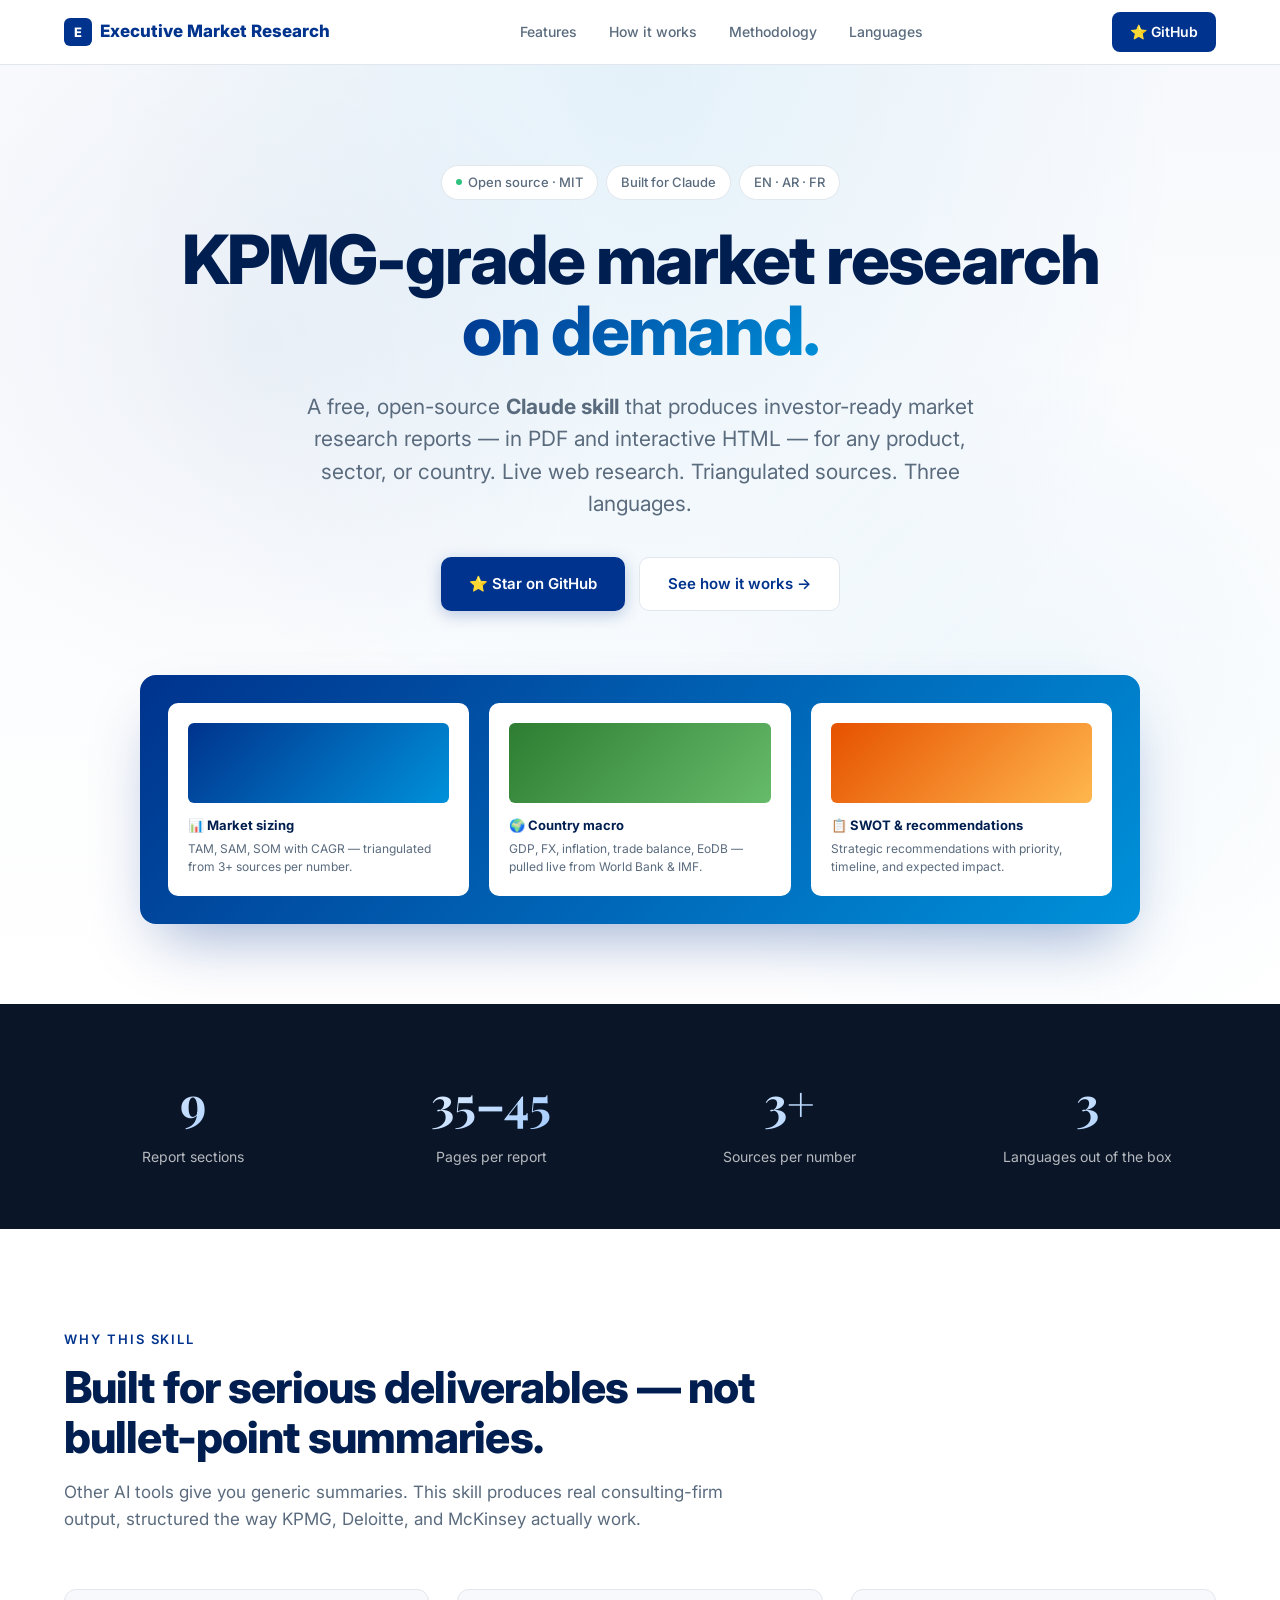
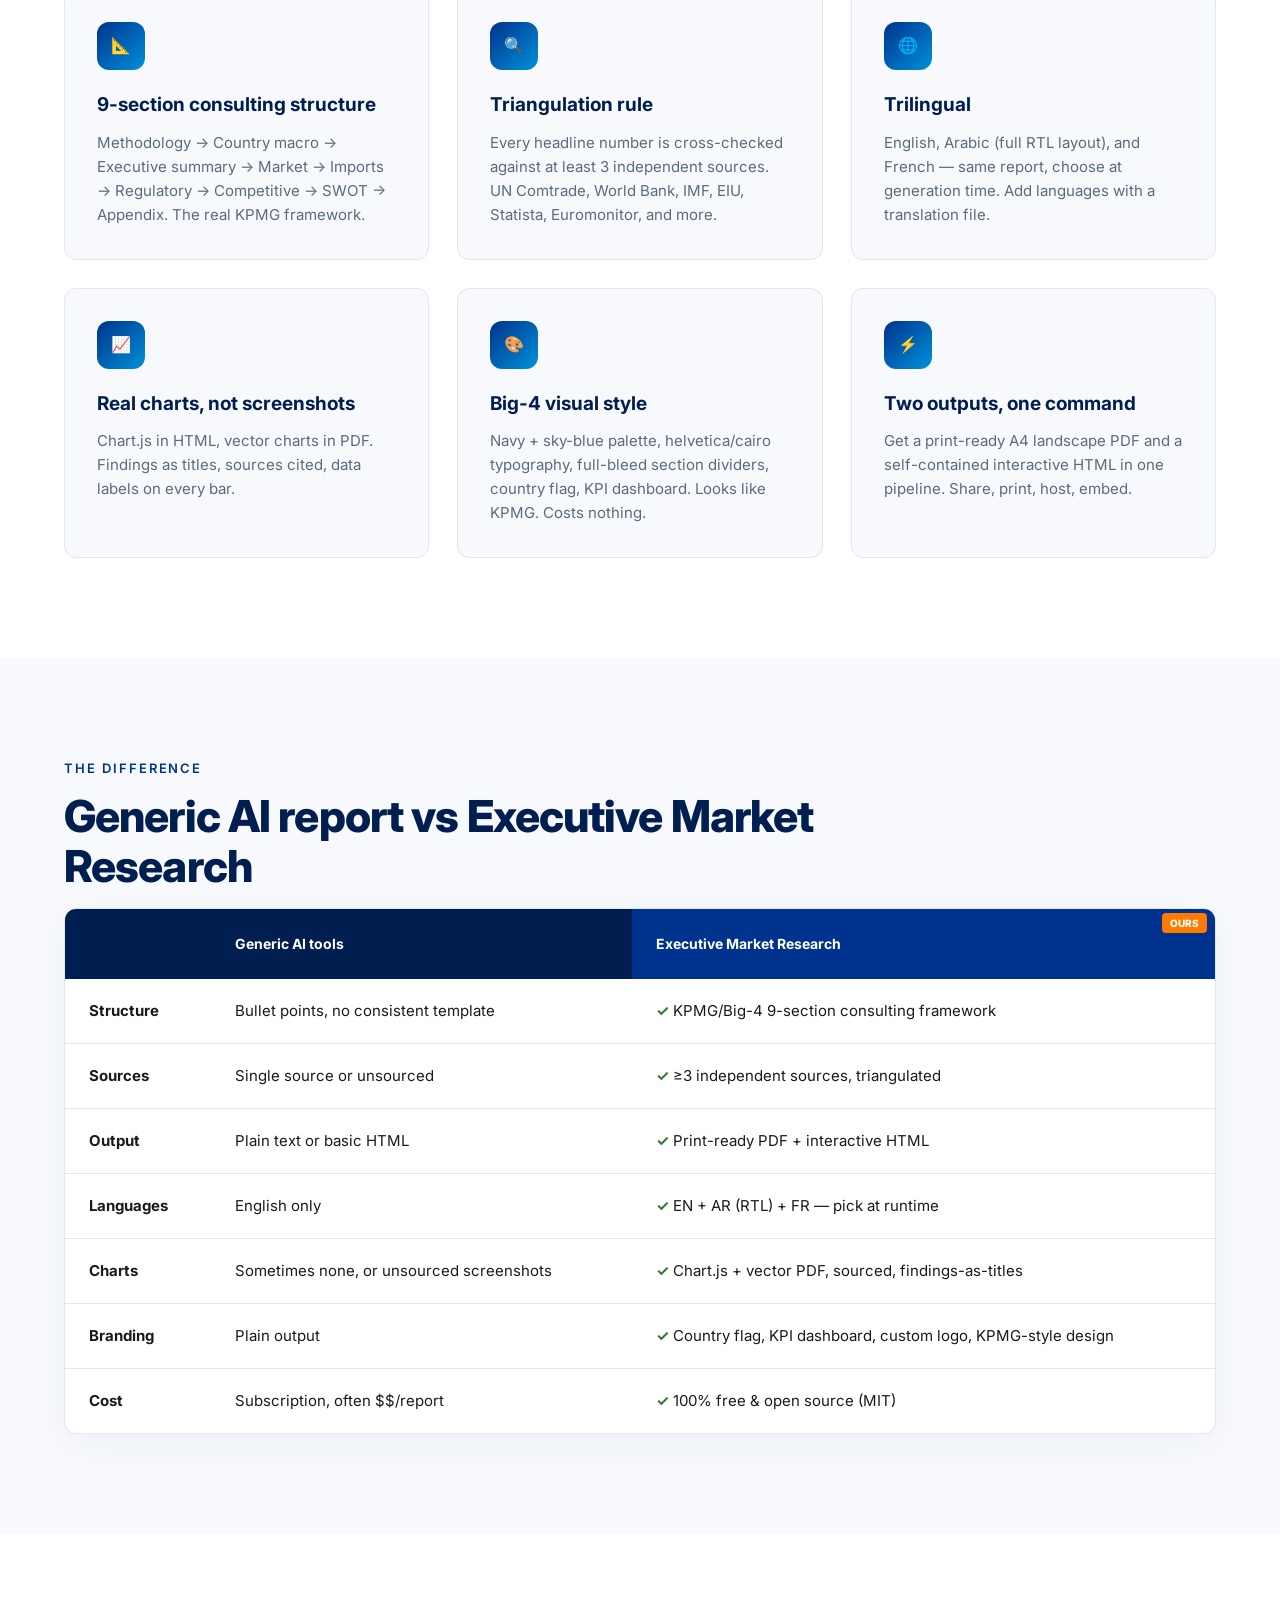
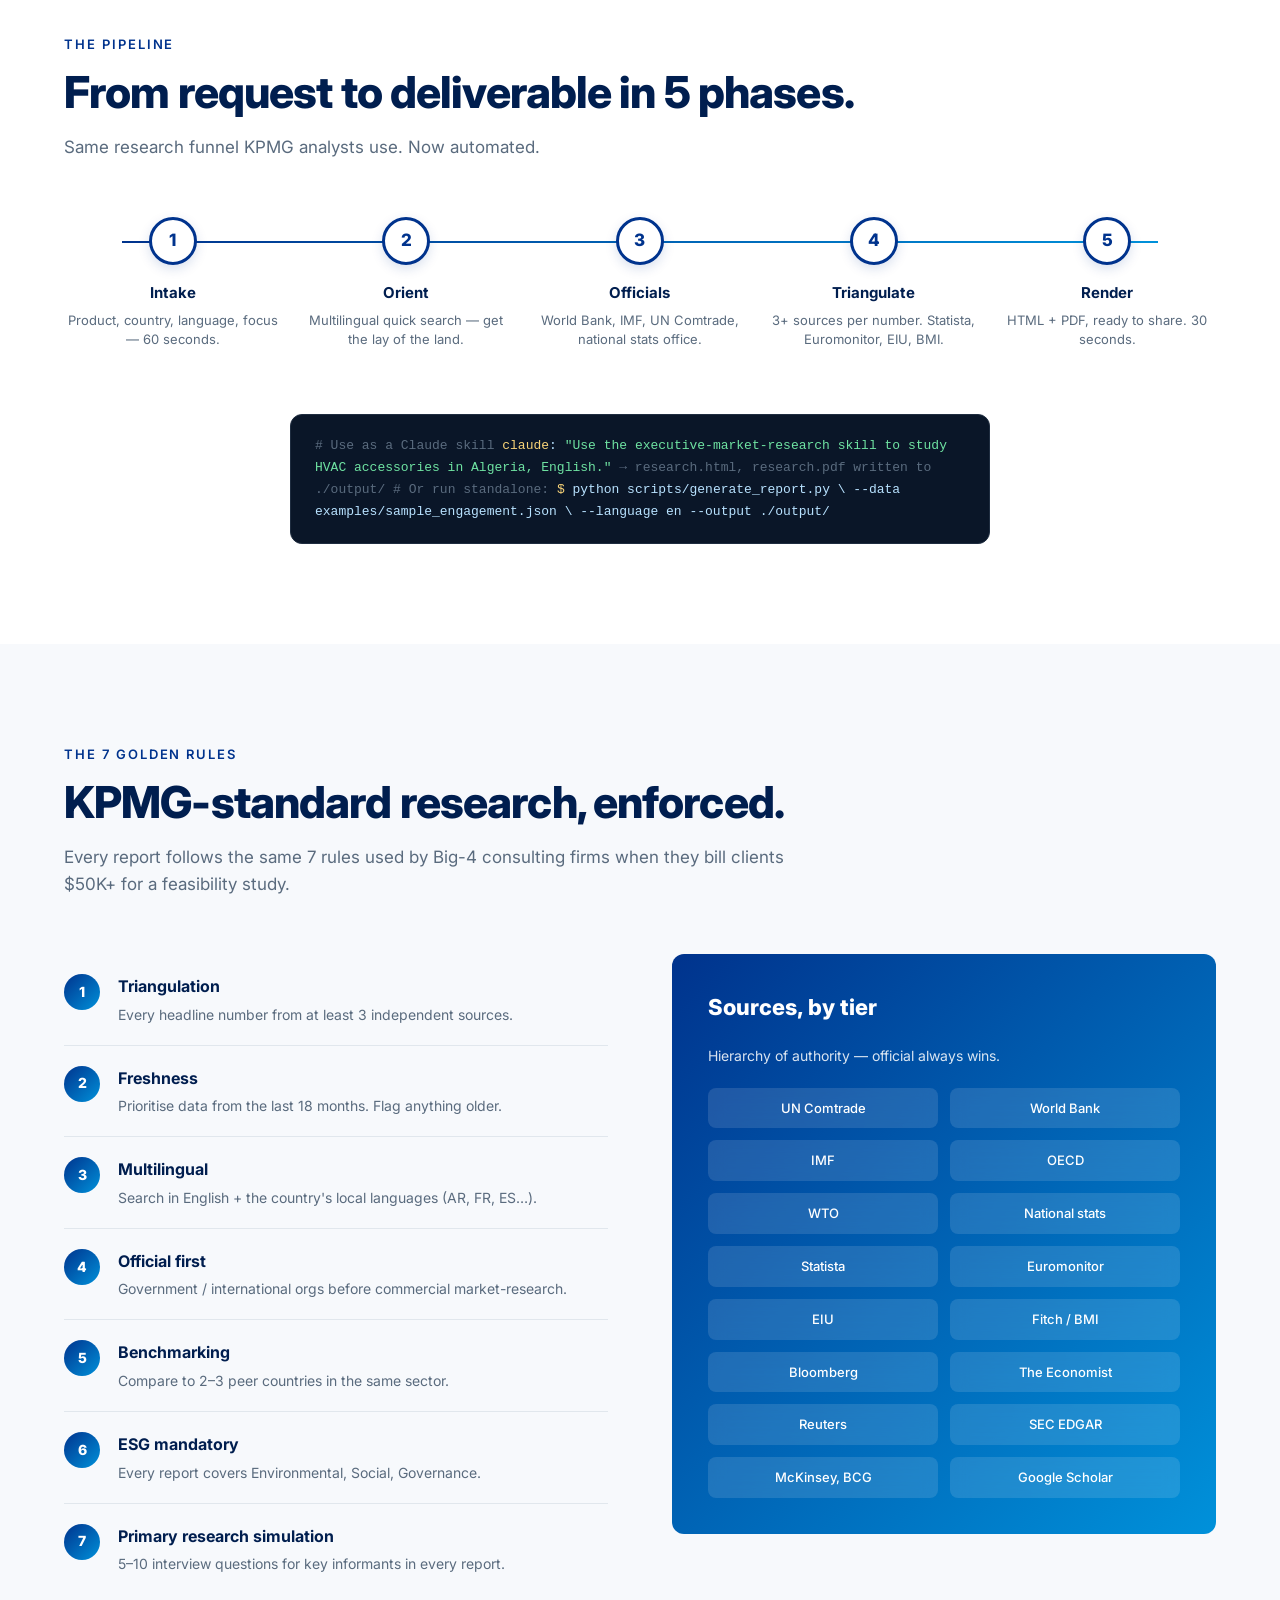
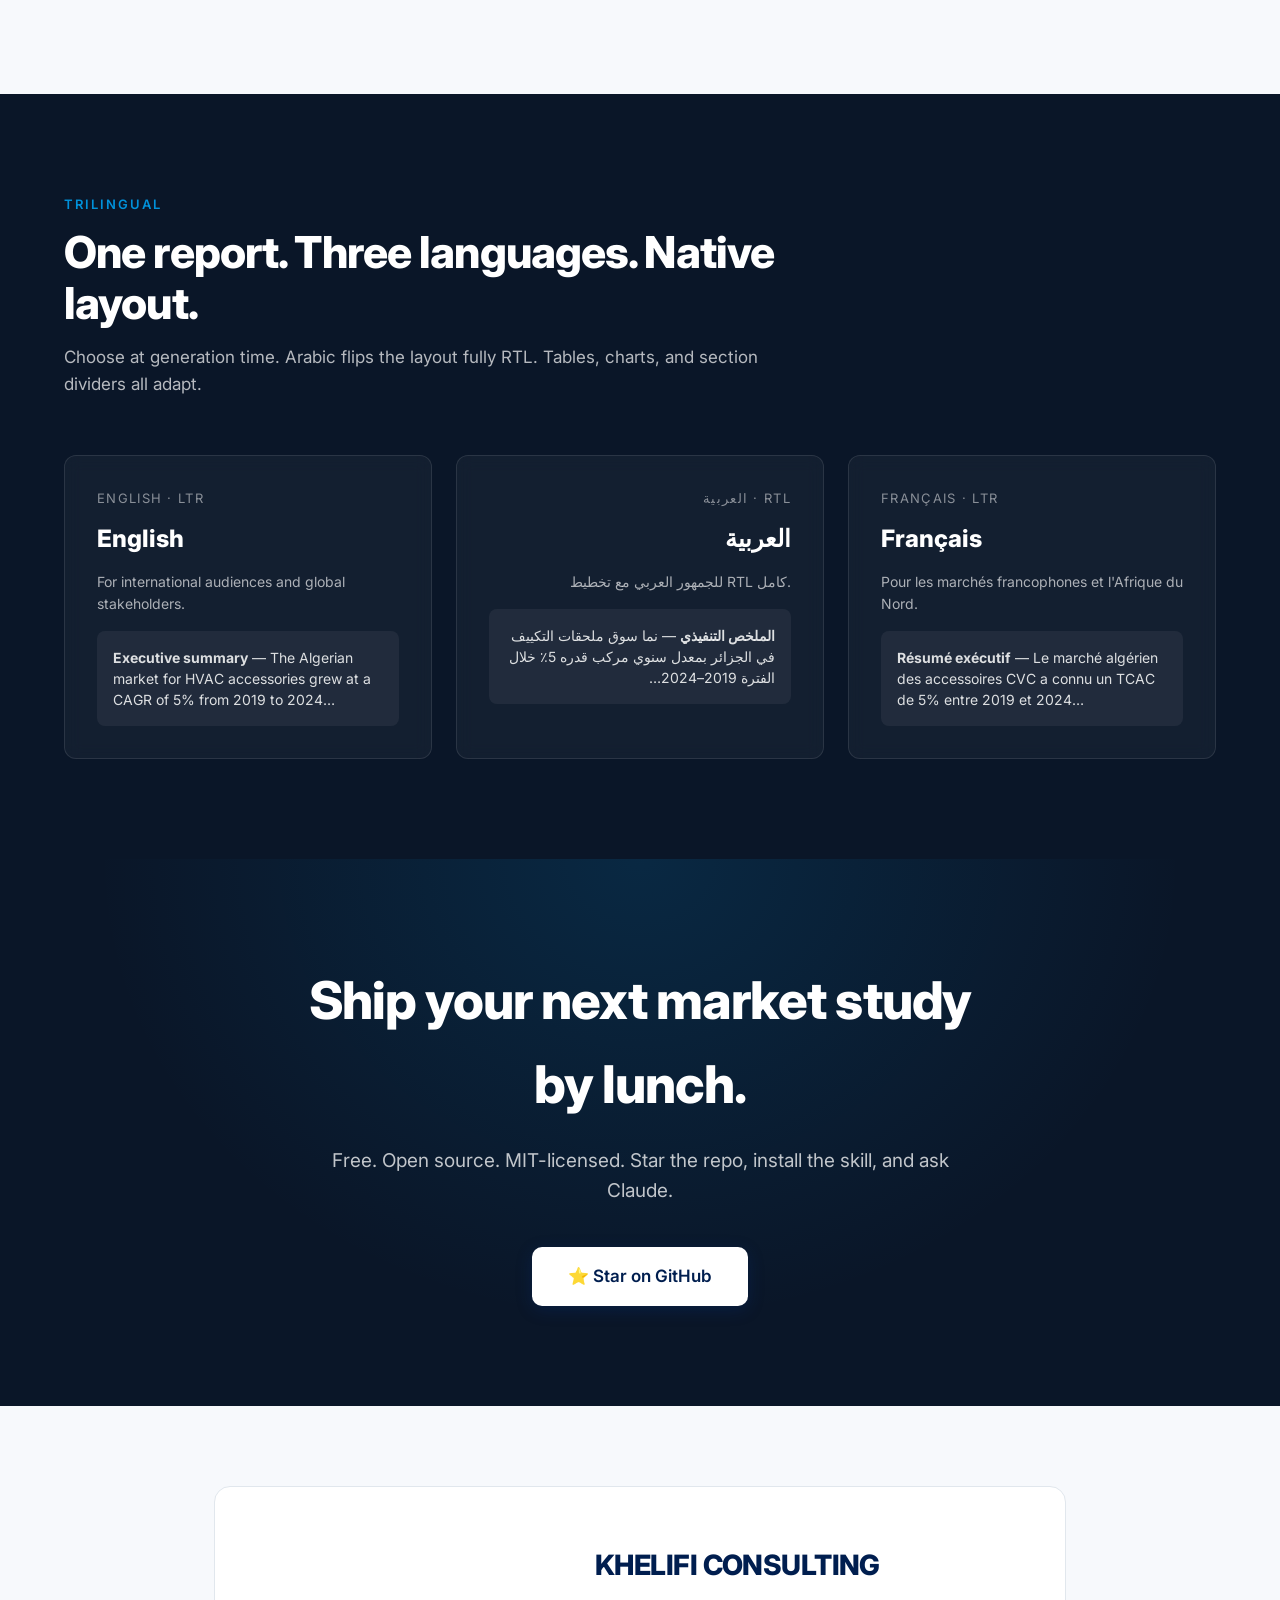
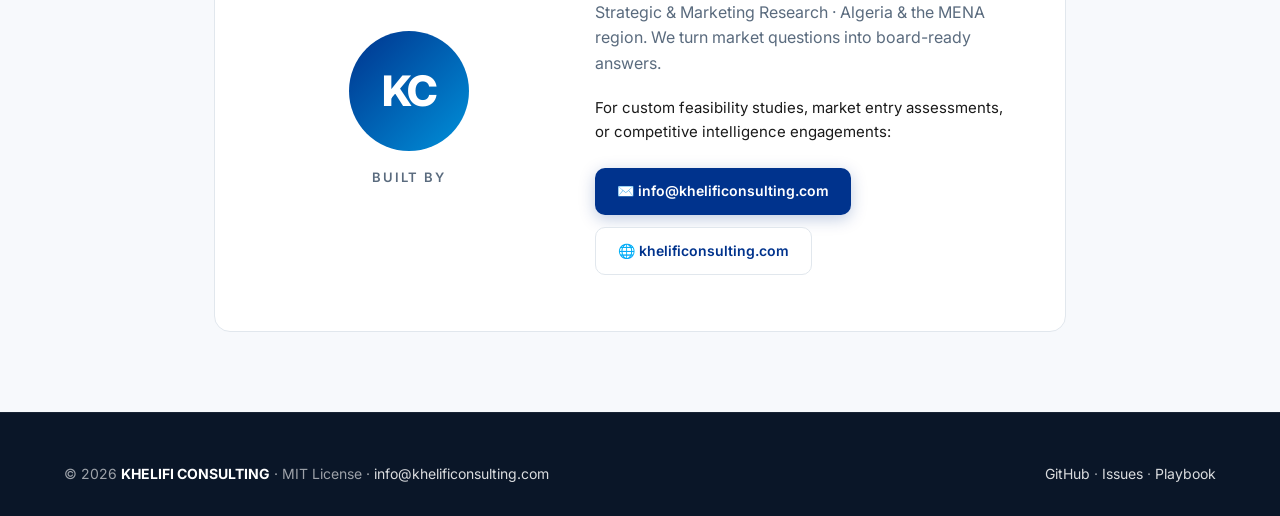
==== docs/index.html @ 61521210 "docs: add /docs/index.html for GitHub Pages" ====
<!DOCTYPE html>
<html lang="en">
<head>
<meta charset="UTF-8">
<meta name="viewport" content="width=device-width, initial-scale=1.0">
<title>Executive Market Research — KPMG-grade reports for Claude</title>
<meta name="description" content="A free, open-source Claude skill that produces KPMG-grade market research reports in PDF and HTML — for any product, sector, or country, in English, Arabic, or French.">
<meta property="og:title" content="Executive Market Research">
<meta property="og:description" content="KPMG-grade market research reports — generated by Claude, free and open source.">
<meta property="og:type" content="website">
<link rel="preconnect" href="https://fonts.googleapis.com">
<link rel="preconnect" href="https://fonts.gstatic.com" crossorigin>
<link href="https://fonts.googleapis.com/css2?family=Inter:wght@400;500;600;700;800&family=Playfair+Display:wght@700&display=swap" rel="stylesheet">
<style>
:root {
  --primary: #00338D;
  --primary-dark: #001E4F;
  --primary-light: #0091DA;
  --accent: #FF7A00;
  --bg: #FFFFFF;
  --bg-soft: #F7F9FC;
  --bg-dark: #0A1628;
  --text: #1A1A1A;
  --text-muted: #5A6B7E;
  --border: #E1E7ED;
  --radius: 12px;
}

* { box-sizing: border-box; margin: 0; padding: 0; }
html { scroll-behavior: smooth; }
body {
  font-family: 'Inter', -apple-system, BlinkMacSystemFont, sans-serif;
  font-size: 16px;
  line-height: 1.6;
  color: var(--text);
  background: var(--bg);
  -webkit-font-smoothing: antialiased;
}
a { color: var(--primary); text-decoration: none; }
a:hover { text-decoration: underline; }
img, svg { max-width: 100%; display: block; }
.container { max-width: 1200px; margin: 0 auto; padding: 0 24px; }

/* ========== Nav ========== */
nav {
  position: sticky; top: 0; z-index: 100;
  background: rgba(255, 255, 255, 0.92);
  backdrop-filter: blur(12px);
  -webkit-backdrop-filter: blur(12px);
  border-bottom: 1px solid var(--border);
}
nav .container {
  display: flex; justify-content: space-between; align-items: center;
  height: 64px;
}
.logo {
  font-weight: 800; font-size: 17px; color: var(--primary);
  display: flex; align-items: center; gap: 8px;
}
.logo-mark {
  width: 28px; height: 28px;
  background: var(--primary);
  border-radius: 6px;
  display: flex; align-items: center; justify-content: center;
  color: white; font-weight: 800; font-size: 13px;
}
nav ul { list-style: none; display: flex; gap: 32px; }
nav ul a { color: var(--text-muted); font-weight: 500; font-size: 14px; }
nav ul a:hover { color: var(--primary); text-decoration: none; }
.nav-cta {
  background: var(--primary); color: white !important;
  padding: 9px 18px; border-radius: 8px; font-weight: 600;
  font-size: 14px;
}
.nav-cta:hover { background: var(--primary-dark); text-decoration: none; }
@media (max-width: 768px) { nav ul { display: none; } }

/* ========== Hero ========== */
.hero {
  position: relative;
  padding: 100px 0 80px;
  background:
    radial-gradient(ellipse at top, rgba(0, 145, 218, 0.08), transparent 60%),
    linear-gradient(180deg, var(--bg-soft) 0%, var(--bg) 100%);
  overflow: hidden;
}
.hero::before {
  content: ''; position: absolute; inset: 0;
  background-image:
    radial-gradient(circle at 20% 30%, rgba(0, 51, 141, 0.05) 0%, transparent 30%),
    radial-gradient(circle at 80% 70%, rgba(0, 145, 218, 0.05) 0%, transparent 30%);
  pointer-events: none;
}
.hero .container { position: relative; text-align: center; }
.badge-row {
  display: flex; gap: 8px; justify-content: center;
  flex-wrap: wrap; margin-bottom: 24px;
}
.pill {
  display: inline-flex; align-items: center; gap: 6px;
  padding: 6px 14px; background: white;
  border: 1px solid var(--border); border-radius: 100px;
  font-size: 13px; font-weight: 500; color: var(--text-muted);
}
.pill-dot {
  width: 6px; height: 6px; border-radius: 50%;
  background: #2EC27E;
  animation: pulse 2s infinite;
}
@keyframes pulse { 50% { opacity: 0.5; } }
.hero h1 {
  font-size: clamp(36px, 6vw, 68px);
  font-weight: 800;
  line-height: 1.05;
  letter-spacing: -0.03em;
  color: var(--primary-dark);
  margin-bottom: 24px;
}
.hero h1 .accent {
  background: linear-gradient(135deg, var(--primary) 0%, var(--primary-light) 100%);
  -webkit-background-clip: text;
  -webkit-text-fill-color: transparent;
  background-clip: text;
}
.hero p.lede {
  font-size: clamp(17px, 2vw, 21px);
  color: var(--text-muted);
  max-width: 720px;
  margin: 0 auto 36px;
  line-height: 1.55;
}
.cta-row { display: flex; gap: 14px; justify-content: center; flex-wrap: wrap; }
.btn {
  display: inline-flex; align-items: center; gap: 8px;
  padding: 14px 28px; border-radius: 10px;
  font-weight: 600; font-size: 15px;
  transition: transform 0.15s, box-shadow 0.15s;
}
.btn:hover { transform: translateY(-1px); text-decoration: none; }
.btn-primary {
  background: var(--primary); color: white;
  box-shadow: 0 4px 16px rgba(0, 51, 141, 0.25);
}
.btn-primary:hover { box-shadow: 0 8px 24px rgba(0, 51, 141, 0.35); }
.btn-secondary {
  background: white; color: var(--primary);
  border: 1.5px solid var(--border);
}
.btn-secondary:hover { border-color: var(--primary); }

/* Hero showcase image */
.hero-showcase {
  margin-top: 64px;
  position: relative;
  border-radius: 16px;
  background: linear-gradient(135deg, #00338D, #0091DA);
  padding: 28px;
  box-shadow: 0 30px 60px -20px rgba(0, 51, 141, 0.4);
  max-width: 1000px;
  margin-left: auto; margin-right: auto;
}
.hero-showcase-grid {
  display: grid;
  grid-template-columns: repeat(3, 1fr);
  gap: 20px;
}
.showcase-card {
  background: white;
  border-radius: 10px;
  padding: 20px;
  text-align: left;
  font-size: 13px;
}
.showcase-card .swatch {
  height: 80px; border-radius: 6px; margin-bottom: 12px;
  background: linear-gradient(135deg, #00338D, #0091DA);
}
.showcase-card .swatch.green { background: linear-gradient(135deg, #2E7D32, #66BB6A); }
.showcase-card .swatch.orange { background: linear-gradient(135deg, #E65100, #FFB74D); }
.showcase-card h4 { font-weight: 700; color: var(--primary-dark); margin-bottom: 4px; }
.showcase-card p { color: var(--text-muted); font-size: 12px; line-height: 1.5; }
@media (max-width: 768px) { .hero-showcase-grid { grid-template-columns: 1fr; } }

/* ========== Stats strip ========== */
.stats {
  background: var(--bg-dark); color: white;
  padding: 60px 0;
}
.stats-grid {
  display: grid;
  grid-template-columns: repeat(4, 1fr);
  gap: 40px;
  text-align: center;
}
.stat-num {
  font-family: 'Playfair Display', serif;
  font-size: 48px; font-weight: 700;
  background: linear-gradient(135deg, #FFFFFF 0%, #88BCFF 100%);
  -webkit-background-clip: text;
  -webkit-text-fill-color: transparent;
  margin-bottom: 6px;
}
.stat-label { font-size: 14px; color: rgba(255, 255, 255, 0.7); }
@media (max-width: 768px) {
  .stats-grid { grid-template-columns: repeat(2, 1fr); gap: 24px; }
  .stat-num { font-size: 36px; }
}

/* ========== Sections ========== */
section { padding: 100px 0; }
.section-eyebrow {
  text-transform: uppercase;
  letter-spacing: 0.15em;
  font-size: 13px;
  font-weight: 600;
  color: var(--primary);
  margin-bottom: 12px;
}
.section-title {
  font-size: clamp(28px, 4vw, 44px);
  font-weight: 800;
  line-height: 1.15;
  letter-spacing: -0.02em;
  color: var(--primary-dark);
  margin-bottom: 16px;
  max-width: 820px;
}
.section-lede {
  font-size: 17px;
  color: var(--text-muted);
  max-width: 720px;
  margin-bottom: 56px;
}

/* Features grid */
.features-grid {
  display: grid;
  grid-template-columns: repeat(3, 1fr);
  gap: 28px;
}
.feature {
  background: var(--bg-soft);
  border: 1px solid var(--border);
  border-radius: var(--radius);
  padding: 32px;
  transition: transform 0.2s, box-shadow 0.2s, border-color 0.2s;
}
.feature:hover {
  transform: translateY(-4px);
  box-shadow: 0 20px 40px -10px rgba(0, 51, 141, 0.1);
  border-color: var(--primary-light);
}
.feature-icon {
  width: 48px; height: 48px;
  background: linear-gradient(135deg, var(--primary) 0%, var(--primary-light) 100%);
  border-radius: 12px;
  display: flex; align-items: center; justify-content: center;
  color: white;
  margin-bottom: 20px;
}
.feature h3 {
  font-size: 19px; font-weight: 700;
  color: var(--primary-dark);
  margin-bottom: 10px;
}
.feature p { color: var(--text-muted); font-size: 15px; }
@media (max-width: 900px) { .features-grid { grid-template-columns: 1fr; } }

/* Comparison block */
.comparison-section { background: var(--bg-soft); }
.compare-table {
  background: white;
  border-radius: var(--radius);
  overflow: hidden;
  box-shadow: 0 10px 40px -10px rgba(0, 51, 141, 0.08);
  border: 1px solid var(--border);
}
.compare-table table { width: 100%; border-collapse: collapse; }
.compare-table thead th {
  padding: 24px;
  text-align: left;
  font-size: 14px;
  font-weight: 700;
  background: var(--primary-dark);
  color: white;
}
.compare-table thead th:nth-child(3) {
  background: var(--primary);
  position: relative;
}
.compare-table thead th:nth-child(3)::after {
  content: 'OURS';
  position: absolute; top: 4px; right: 8px;
  background: var(--accent); color: white;
  padding: 2px 8px; border-radius: 4px;
  font-size: 10px; font-weight: 800;
}
.compare-table tbody td {
  padding: 20px 24px;
  border-bottom: 1px solid var(--border);
  font-size: 15px;
  vertical-align: top;
}
.compare-table tbody tr:last-child td { border-bottom: none; }
.compare-table .check { color: #2E7D32; font-weight: 700; }
.compare-table .x { color: #C62828; font-weight: 700; }

/* How it works */
.steps {
  display: grid;
  grid-template-columns: repeat(5, 1fr);
  gap: 16px;
  position: relative;
}
.steps::before {
  content: ''; position: absolute;
  top: 24px; left: 5%; right: 5%; height: 2px;
  background: linear-gradient(90deg, var(--primary) 0%, var(--primary-light) 100%);
  z-index: 0;
}
.step { position: relative; z-index: 1; text-align: center; }
.step-num {
  width: 48px; height: 48px;
  background: white;
  border: 3px solid var(--primary);
  border-radius: 50%;
  display: flex; align-items: center; justify-content: center;
  font-weight: 800; font-size: 17px; color: var(--primary);
  margin: 0 auto 16px;
  box-shadow: 0 4px 12px rgba(0, 51, 141, 0.15);
}
.step h4 { font-size: 15px; font-weight: 700; color: var(--primary-dark); margin-bottom: 6px; }
.step p { font-size: 13px; color: var(--text-muted); line-height: 1.5; }
@media (max-width: 900px) {
  .steps { grid-template-columns: 1fr; }
  .steps::before { display: none; }
  .step { text-align: left; padding-left: 70px; position: relative; }
  .step-num { position: absolute; left: 0; top: 0; margin: 0; }
}

/* Languages */
.languages-section { background: var(--bg-dark); color: white; }
.languages-section .section-title { color: white; }
.languages-section .section-lede { color: rgba(255, 255, 255, 0.7); }
.lang-grid {
  display: grid;
  grid-template-columns: repeat(3, 1fr);
  gap: 24px;
}
.lang-card {
  background: rgba(255, 255, 255, 0.04);
  border: 1px solid rgba(255, 255, 255, 0.1);
  border-radius: var(--radius);
  padding: 32px;
  backdrop-filter: blur(8px);
}
.lang-card h3 {
  font-size: 24px; font-weight: 800;
  margin-bottom: 12px;
}
.lang-card .meta {
  font-size: 13px;
  color: rgba(255, 255, 255, 0.5);
  text-transform: uppercase;
  letter-spacing: 0.1em;
  margin-bottom: 12px;
}
.lang-card .preview {
  margin-top: 16px; padding: 16px;
  background: rgba(255, 255, 255, 0.06);
  border-radius: 8px;
  font-size: 14px;
  color: rgba(255, 255, 255, 0.85);
  line-height: 1.5;
}
.lang-card.rtl .preview { direction: rtl; text-align: right; }
@media (max-width: 768px) { .lang-grid { grid-template-columns: 1fr; } }

/* Methodology */
.method-grid {
  display: grid;
  grid-template-columns: 1fr 1fr;
  gap: 64px;
  align-items: start;
}
.rules-list { list-style: none; }
.rules-list li {
  padding: 20px 0;
  border-bottom: 1px solid var(--border);
  display: flex;
  gap: 18px;
}
.rules-list li:last-child { border-bottom: none; }
.rule-num {
  flex-shrink: 0;
  width: 36px; height: 36px;
  background: linear-gradient(135deg, var(--primary), var(--primary-light));
  color: white;
  border-radius: 50%;
  display: flex; align-items: center; justify-content: center;
  font-weight: 800; font-size: 14px;
}
.rule-content h4 { font-size: 16px; font-weight: 700; color: var(--primary-dark); margin-bottom: 4px; }
.rule-content p { font-size: 14px; color: var(--text-muted); line-height: 1.5; }
.method-visual {
  background: linear-gradient(135deg, var(--primary) 0%, var(--primary-light) 100%);
  border-radius: var(--radius);
  padding: 36px;
  color: white;
}
.method-visual h3 { font-size: 22px; font-weight: 800; margin-bottom: 20px; }
.source-grid {
  display: grid;
  grid-template-columns: repeat(2, 1fr);
  gap: 12px;
}
.source-chip {
  background: rgba(255, 255, 255, 0.12);
  padding: 10px 14px;
  border-radius: 8px;
  font-size: 13px;
  font-weight: 500;
  text-align: center;
  backdrop-filter: blur(8px);
}
@media (max-width: 900px) {
  .method-grid { grid-template-columns: 1fr; gap: 32px; }
}

/* CTA banner */
.cta-banner {
  text-align: center;
  background:
    radial-gradient(ellipse at top, rgba(0, 145, 218, 0.15), transparent 60%),
    var(--bg-dark);
  color: white;
  padding: 100px 0;
}
.cta-banner h2 {
  font-size: clamp(32px, 5vw, 52px);
  font-weight: 800;
  letter-spacing: -0.02em;
  margin-bottom: 20px;
}
.cta-banner p {
  font-size: 19px;
  color: rgba(255, 255, 255, 0.75);
  margin-bottom: 40px;
  max-width: 640px;
  margin-left: auto; margin-right: auto;
}
.cta-banner .btn-primary {
  background: white; color: var(--primary-dark);
  font-size: 17px; padding: 16px 36px;
}
.cta-banner .btn-primary:hover { background: #F0F4F9; }

/* Footer */
footer {
  background: var(--bg-dark);
  color: rgba(255, 255, 255, 0.6);
  padding: 50px 0 30px;
  border-top: 1px solid rgba(255, 255, 255, 0.06);
}
footer .footer-row {
  display: flex; justify-content: space-between; align-items: center;
  flex-wrap: wrap; gap: 16px;
  font-size: 14px;
}
footer a { color: rgba(255, 255, 255, 0.85); }

/* Code snippet */
.code-block {
  background: #0A1628;
  color: #B8E2FF;
  padding: 20px 24px;
  border-radius: var(--radius);
  font-family: 'SF Mono', 'Monaco', 'Cascadia Code', monospace;
  font-size: 13px;
  line-height: 1.7;
  overflow-x: auto;
  border: 1px solid #1F2D40;
}
.code-block .comment { color: #5A6B7E; }
.code-block .green { color: #6FE3A2; }
.code-block .yellow { color: #F9D478; }
</style>
</head>
<body>

<!-- ========== Nav ========== -->
<nav>
  <div class="container">
    <a href="#" class="logo">
      <span class="logo-mark">E</span>
      Executive Market Research
    </a>
    <ul>
      <li><a href="#features">Features</a></li>
      <li><a href="#how-it-works">How it works</a></li>
      <li><a href="#methodology">Methodology</a></li>
      <li><a href="#languages">Languages</a></li>
    </ul>
    <a href="https://github.com/khelifi-consulting/executive-market-research" class="nav-cta">⭐ GitHub</a>
  </div>
</nav>

<!-- ========== Hero ========== -->
<section class="hero">
  <div class="container">
    <div class="badge-row">
      <span class="pill"><span class="pill-dot"></span> Open source · MIT</span>
      <span class="pill">Built for Claude</span>
      <span class="pill">EN · AR · FR</span>
    </div>
    <h1>KPMG-grade market research<br><span class="accent">on demand.</span></h1>
    <p class="lede">
      A free, open-source <strong>Claude skill</strong> that produces investor-ready market research reports — in PDF and interactive HTML — for any product, sector, or country. Live web research. Triangulated sources. Three languages.
    </p>
    <div class="cta-row">
      <a href="https://github.com/khelifi-consulting/executive-market-research" class="btn btn-primary">
        ⭐ Star on GitHub
      </a>
      <a href="#how-it-works" class="btn btn-secondary">
        See how it works →
      </a>
    </div>

    <div class="hero-showcase">
      <div class="hero-showcase-grid">
        <div class="showcase-card">
          <div class="swatch"></div>
          <h4>📊 Market sizing</h4>
          <p>TAM, SAM, SOM with CAGR — triangulated from 3+ sources per number.</p>
        </div>
        <div class="showcase-card">
          <div class="swatch green"></div>
          <h4>🌍 Country macro</h4>
          <p>GDP, FX, inflation, trade balance, EoDB — pulled live from World Bank &amp; IMF.</p>
        </div>
        <div class="showcase-card">
          <div class="swatch orange"></div>
          <h4>📋 SWOT &amp; recommendations</h4>
          <p>Strategic recommendations with priority, timeline, and expected impact.</p>
        </div>
      </div>
    </div>
  </div>
</section>

<!-- ========== Stats ========== -->
<section class="stats">
  <div class="container">
    <div class="stats-grid">
      <div><div class="stat-num">9</div><div class="stat-label">Report sections</div></div>
      <div><div class="stat-num">35–45</div><div class="stat-label">Pages per report</div></div>
      <div><div class="stat-num">3+</div><div class="stat-label">Sources per number</div></div>
      <div><div class="stat-num">3</div><div class="stat-label">Languages out of the box</div></div>
    </div>
  </div>
</section>

<!-- ========== Features ========== -->
<section id="features">
  <div class="container">
    <div class="section-eyebrow">Why this skill</div>
    <h2 class="section-title">Built for serious deliverables — not bullet-point summaries.</h2>
    <p class="section-lede">Other AI tools give you generic summaries. This skill produces real consulting-firm output, structured the way KPMG, Deloitte, and McKinsey actually work.</p>
    <div class="features-grid">
      <div class="feature">
        <div class="feature-icon">📐</div>
        <h3>9-section consulting structure</h3>
        <p>Methodology → Country macro → Executive summary → Market → Imports → Regulatory → Competitive → SWOT → Appendix. The real KPMG framework.</p>
      </div>
      <div class="feature">
        <div class="feature-icon">🔍</div>
        <h3>Triangulation rule</h3>
        <p>Every headline number is cross-checked against at least 3 independent sources. UN Comtrade, World Bank, IMF, EIU, Statista, Euromonitor, and more.</p>
      </div>
      <div class="feature">
        <div class="feature-icon">🌐</div>
        <h3>Trilingual</h3>
        <p>English, Arabic (full RTL layout), and French — same report, choose at generation time. Add languages with a translation file.</p>
      </div>
      <div class="feature">
        <div class="feature-icon">📈</div>
        <h3>Real charts, not screenshots</h3>
        <p>Chart.js in HTML, vector charts in PDF. Findings as titles, sources cited, data labels on every bar.</p>
      </div>
      <div class="feature">
        <div class="feature-icon">🎨</div>
        <h3>Big-4 visual style</h3>
        <p>Navy + sky-blue palette, helvetica/cairo typography, full-bleed section dividers, country flag, KPI dashboard. Looks like KPMG. Costs nothing.</p>
      </div>
      <div class="feature">
        <div class="feature-icon">⚡</div>
        <h3>Two outputs, one command</h3>
        <p>Get a print-ready A4 landscape PDF and a self-contained interactive HTML in one pipeline. Share, print, host, embed.</p>
      </div>
    </div>
  </div>
</section>

<!-- ========== Comparison ========== -->
<section class="comparison-section">
  <div class="container">
    <div class="section-eyebrow">The difference</div>
    <h2 class="section-title">Generic AI report vs Executive Market Research</h2>
    <div class="compare-table">
      <table>
        <thead>
          <tr>
            <th></th>
            <th>Generic AI tools</th>
            <th>Executive Market Research</th>
          </tr>
        </thead>
        <tbody>
          <tr>
            <td><strong>Structure</strong></td>
            <td>Bullet points, no consistent template</td>
            <td><span class="check">✓</span> KPMG/Big-4 9-section consulting framework</td>
          </tr>
          <tr>
            <td><strong>Sources</strong></td>
            <td>Single source or unsourced</td>
            <td><span class="check">✓</span> ≥3 independent sources, triangulated</td>
          </tr>
          <tr>
            <td><strong>Output</strong></td>
            <td>Plain text or basic HTML</td>
            <td><span class="check">✓</span> Print-ready PDF + interactive HTML</td>
          </tr>
          <tr>
            <td><strong>Languages</strong></td>
            <td>English only</td>
            <td><span class="check">✓</span> EN + AR (RTL) + FR — pick at runtime</td>
          </tr>
          <tr>
            <td><strong>Charts</strong></td>
            <td>Sometimes none, or unsourced screenshots</td>
            <td><span class="check">✓</span> Chart.js + vector PDF, sourced, find­ings-as-titles</td>
          </tr>
          <tr>
            <td><strong>Branding</strong></td>
            <td>Plain output</td>
            <td><span class="check">✓</span> Country flag, KPI dashboard, custom logo, KPMG-style design</td>
          </tr>
          <tr>
            <td><strong>Cost</strong></td>
            <td>Subscription, often $$/report</td>
            <td><span class="check">✓</span> 100% free &amp; open source (MIT)</td>
          </tr>
        </tbody>
      </table>
    </div>
  </div>
</section>

<!-- ========== How it works ========== -->
<section id="how-it-works">
  <div class="container">
    <div class="section-eyebrow">The pipeline</div>
    <h2 class="section-title">From request to deliverable in 5 phases.</h2>
    <p class="section-lede">Same research funnel KPMG analysts use. Now automated.</p>
    <div class="steps">
      <div class="step"><div class="step-num">1</div><h4>Intake</h4><p>Product, country, language, focus — 60 seconds.</p></div>
      <div class="step"><div class="step-num">2</div><h4>Orient</h4><p>Multilingual quick search — get the lay of the land.</p></div>
      <div class="step"><div class="step-num">3</div><h4>Officials</h4><p>World Bank, IMF, UN Comtrade, national stats office.</p></div>
      <div class="step"><div class="step-num">4</div><h4>Triangulate</h4><p>3+ sources per number. Statista, Euromonitor, EIU, BMI.</p></div>
      <div class="step"><div class="step-num">5</div><h4>Render</h4><p>HTML + PDF, ready to share. 30 seconds.</p></div>
    </div>
    <div style="margin-top: 64px; max-width: 700px; margin-left: auto; margin-right: auto;">
      <div class="code-block">
<span class="comment"># Use as a Claude skill</span>
<span class="yellow">claude</span>: <span class="green">"Use the executive-market-research skill</span>
        <span class="green">to study HVAC accessories in Algeria, English."</span>
<span class="comment">→ research.html, research.pdf written to ./output/</span>

<span class="comment"># Or run standalone:</span>
<span class="yellow">$</span> python scripts/generate_report.py \
    --data examples/sample_engagement.json \
    --language en --output ./output/
      </div>
    </div>
  </div>
</section>

<!-- ========== Methodology ========== -->
<section id="methodology" class="comparison-section">
  <div class="container">
    <div class="section-eyebrow">The 7 Golden Rules</div>
    <h2 class="section-title">KPMG-standard research, enforced.</h2>
    <p class="section-lede">Every report follows the same 7 rules used by Big-4 consulting firms when they bill clients $50K+ for a feasibility study.</p>
    <div class="method-grid">
      <ul class="rules-list">
        <li>
          <div class="rule-num">1</div>
          <div class="rule-content"><h4>Triangulation</h4><p>Every headline number from at least 3 independent sources.</p></div>
        </li>
        <li>
          <div class="rule-num">2</div>
          <div class="rule-content"><h4>Freshness</h4><p>Prioritise data from the last 18 months. Flag anything older.</p></div>
        </li>
        <li>
          <div class="rule-num">3</div>
          <div class="rule-content"><h4>Multilingual</h4><p>Search in English + the country's local languages (AR, FR, ES…).</p></div>
        </li>
        <li>
          <div class="rule-num">4</div>
          <div class="rule-content"><h4>Official first</h4><p>Government / international orgs before commercial market-research.</p></div>
        </li>
        <li>
          <div class="rule-num">5</div>
          <div class="rule-content"><h4>Benchmarking</h4><p>Compare to 2–3 peer countries in the same sector.</p></div>
        </li>
        <li>
          <div class="rule-num">6</div>
          <div class="rule-content"><h4>ESG mandatory</h4><p>Every report covers Environmental, Social, Governance.</p></div>
        </li>
        <li>
          <div class="rule-num">7</div>
          <div class="rule-content"><h4>Primary research simulation</h4><p>5–10 interview questions for key informants in every report.</p></div>
        </li>
      </ul>
      <div class="method-visual">
        <h3>Sources, by tier</h3>
        <p style="margin-bottom: 20px; font-size: 14px; opacity: 0.85;">Hierarchy of authority — official always wins.</p>
        <div class="source-grid">
          <div class="source-chip">UN Comtrade</div>
          <div class="source-chip">World Bank</div>
          <div class="source-chip">IMF</div>
          <div class="source-chip">OECD</div>
          <div class="source-chip">WTO</div>
          <div class="source-chip">National stats</div>
          <div class="source-chip">Statista</div>
          <div class="source-chip">Euromonitor</div>
          <div class="source-chip">EIU</div>
          <div class="source-chip">Fitch / BMI</div>
          <div class="source-chip">Bloomberg</div>
          <div class="source-chip">The Economist</div>
          <div class="source-chip">Reuters</div>
          <div class="source-chip">SEC EDGAR</div>
          <div class="source-chip">McKinsey, BCG</div>
          <div class="source-chip">Google Scholar</div>
        </div>
      </div>
    </div>
  </div>
</section>

<!-- ========== Languages ========== -->
<section id="languages" class="languages-section">
  <div class="container">
    <div class="section-eyebrow" style="color: var(--primary-light);">Trilingual</div>
    <h2 class="section-title">One report. Three languages. Native layout.</h2>
    <p class="section-lede">Choose at generation time. Arabic flips the layout fully RTL. Tables, charts, and section dividers all adapt.</p>
    <div class="lang-grid">
      <div class="lang-card">
        <div class="meta">English · LTR</div>
        <h3>English</h3>
        <p style="color: rgba(255,255,255,0.65); font-size: 14px;">For international audiences and global stakeholders.</p>
        <div class="preview">
          <strong>Executive summary</strong> — The Algerian market for HVAC accessories grew at a CAGR of 5% from 2019 to 2024…
        </div>
      </div>
      <div class="lang-card rtl">
        <div class="meta" style="text-align: right;">العربية · RTL</div>
        <h3 style="text-align: right;">العربية</h3>
        <p style="color: rgba(255,255,255,0.65); font-size: 14px; text-align: right;">للجمهور العربي مع تخطيط RTL كامل.</p>
        <div class="preview">
          <strong>الملخص التنفيذي</strong> — نما سوق ملحقات التكييف في الجزائر بمعدل سنوي مركب قدره 5٪ خلال الفترة 2019–2024…
        </div>
      </div>
      <div class="lang-card">
        <div class="meta">Français · LTR</div>
        <h3>Français</h3>
        <p style="color: rgba(255,255,255,0.65); font-size: 14px;">Pour les marchés francophones et l'Afrique du Nord.</p>
        <div class="preview">
          <strong>Résumé exécutif</strong> — Le marché algérien des accessoires CVC a connu un TCAC de 5% entre 2019 et 2024…
        </div>
      </div>
    </div>
  </div>
</section>

<!-- ========== CTA ========== -->
<section class="cta-banner">
  <div class="container">
    <h2>Ship your next market study<br>by lunch.</h2>
    <p>Free. Open source. MIT-licensed. Star the repo, install the skill, and ask Claude.</p>
    <a href="https://github.com/khelifi-consulting/executive-market-research" class="btn btn-primary">
      ⭐ Star on GitHub
    </a>
  </div>
</section>

<!-- ========== Author / Hire ========== -->
<section style="padding: 80px 0; background: var(--bg-soft);">
  <div class="container" style="max-width: 900px;">
    <div style="background: white; border-radius: 16px; padding: 56px; border: 1px solid var(--border); display: grid; grid-template-columns: 1fr 1.5fr; gap: 48px; align-items: center;">
      <div style="text-align: center;">
        <div style="width: 120px; height: 120px; margin: 0 auto 16px; background: linear-gradient(135deg, var(--primary) 0%, var(--primary-light) 100%); border-radius: 50%; display: flex; align-items: center; justify-content: center; color: white; font-weight: 800; font-size: 42px; letter-spacing: -0.05em;">KC</div>
        <div style="font-size: 13px; color: var(--text-muted); text-transform: uppercase; letter-spacing: 0.15em; font-weight: 600;">Built by</div>
      </div>
      <div>
        <h3 style="font-size: 28px; font-weight: 800; color: var(--primary-dark); margin-bottom: 12px; letter-spacing: -0.02em;">KHELIFI CONSULTING</h3>
        <p style="font-size: 16px; color: var(--text-muted); margin-bottom: 20px;">
          Strategic &amp; Marketing Research · Algeria &amp; the MENA region. We turn market questions into board-ready answers.
        </p>
        <p style="font-size: 15px; color: var(--text); margin-bottom: 24px;">
          For custom feasibility studies, market entry assessments, or competitive intelligence engagements:
        </p>
        <div style="display: flex; gap: 12px; flex-wrap: wrap;">
          <a href="mailto:info@khelificonsulting.com" class="btn btn-primary" style="font-size: 14px; padding: 12px 22px;">
            ✉️ info@khelificonsulting.com
          </a>
          <a href="https://khelificonsulting.com" class="btn btn-secondary" style="font-size: 14px; padding: 12px 22px;">
            🌐 khelificonsulting.com
          </a>
        </div>
      </div>
    </div>
  </div>
</section>

<!-- ========== Footer ========== -->
<footer>
  <div class="container footer-row">
    <div>
      © 2026 <strong style="color: white;">KHELIFI CONSULTING</strong> · MIT License ·
      <a href="mailto:info@khelificonsulting.com">info@khelificonsulting.com</a>
    </div>
    <div>
      <a href="https://github.com/khelifi-consulting/executive-market-research">GitHub</a> ·
      <a href="https://github.com/khelifi-consulting/executive-market-research/issues">Issues</a> ·
      <a href="https://github.com/khelifi-consulting/executive-market-research/blob/main/reference/kpmg_research_playbook.md">Playbook</a>
    </div>
  </div>
</footer>

</body>
</html>
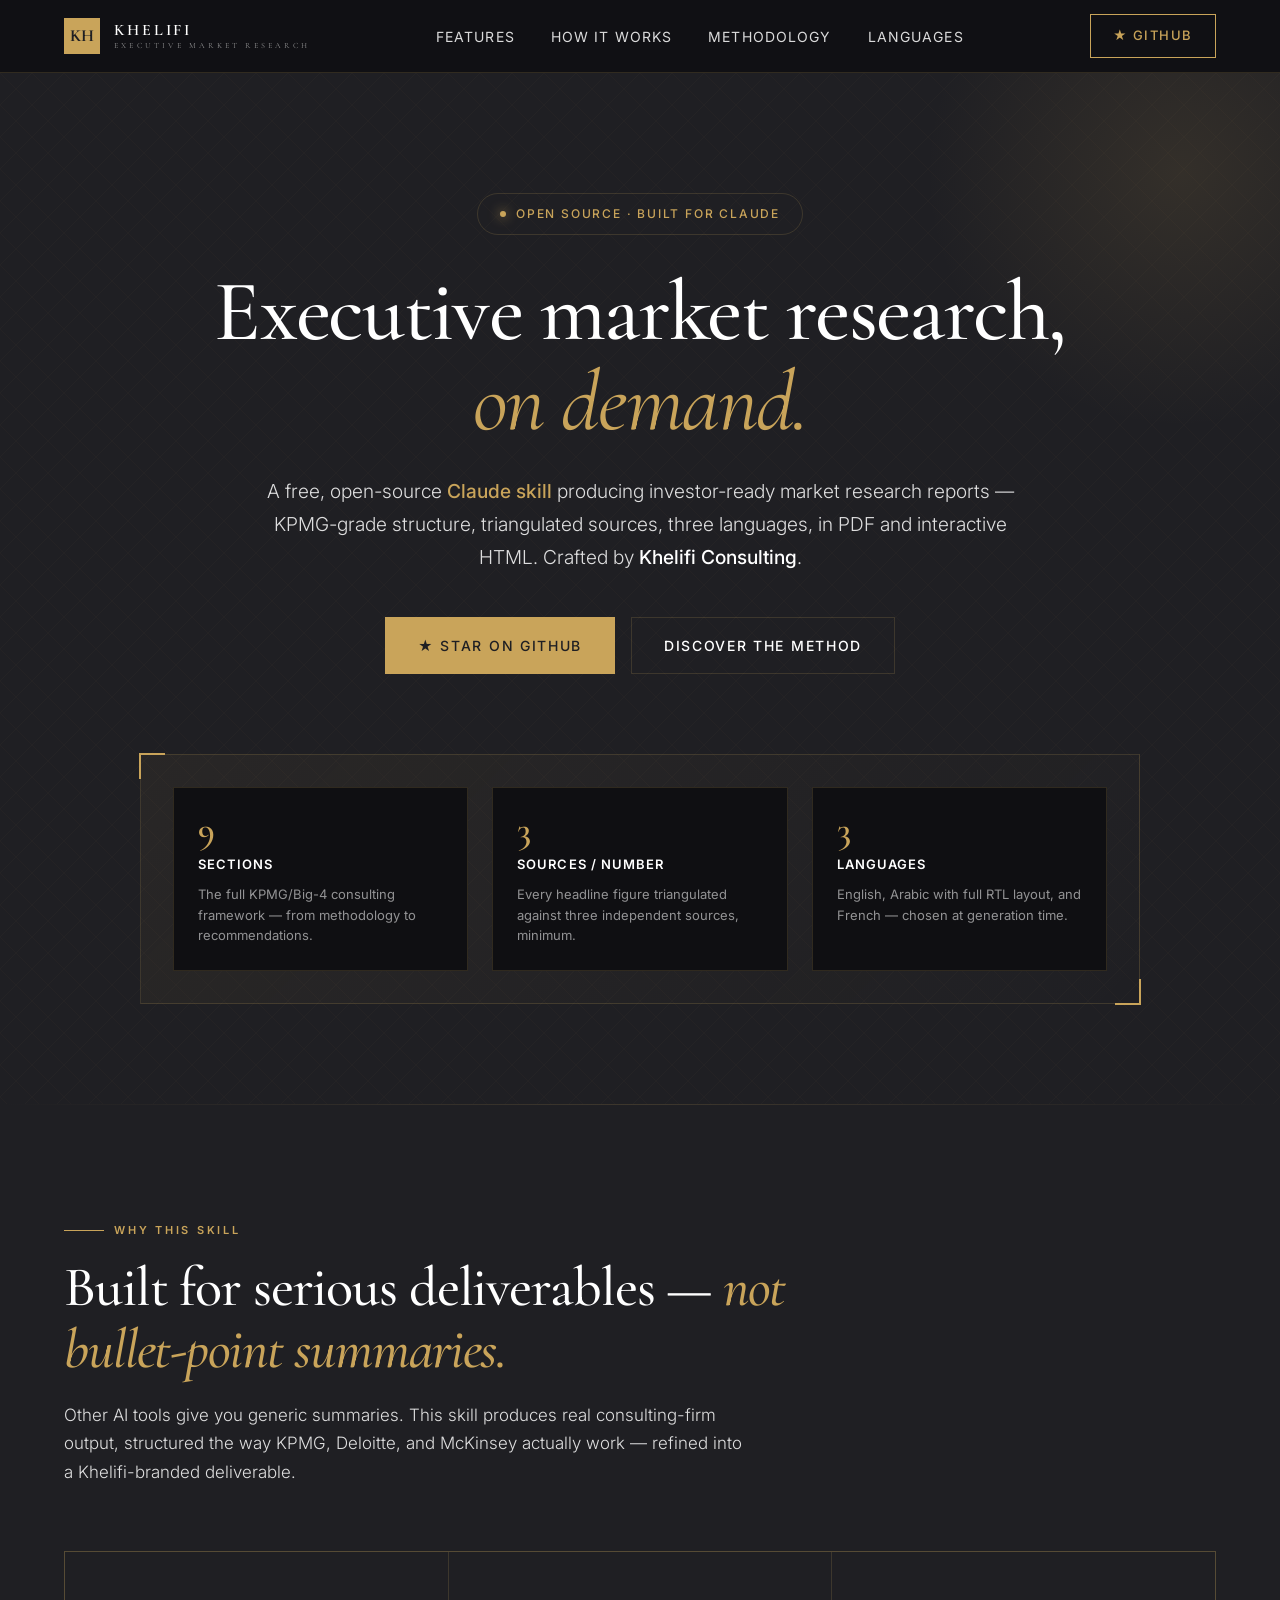
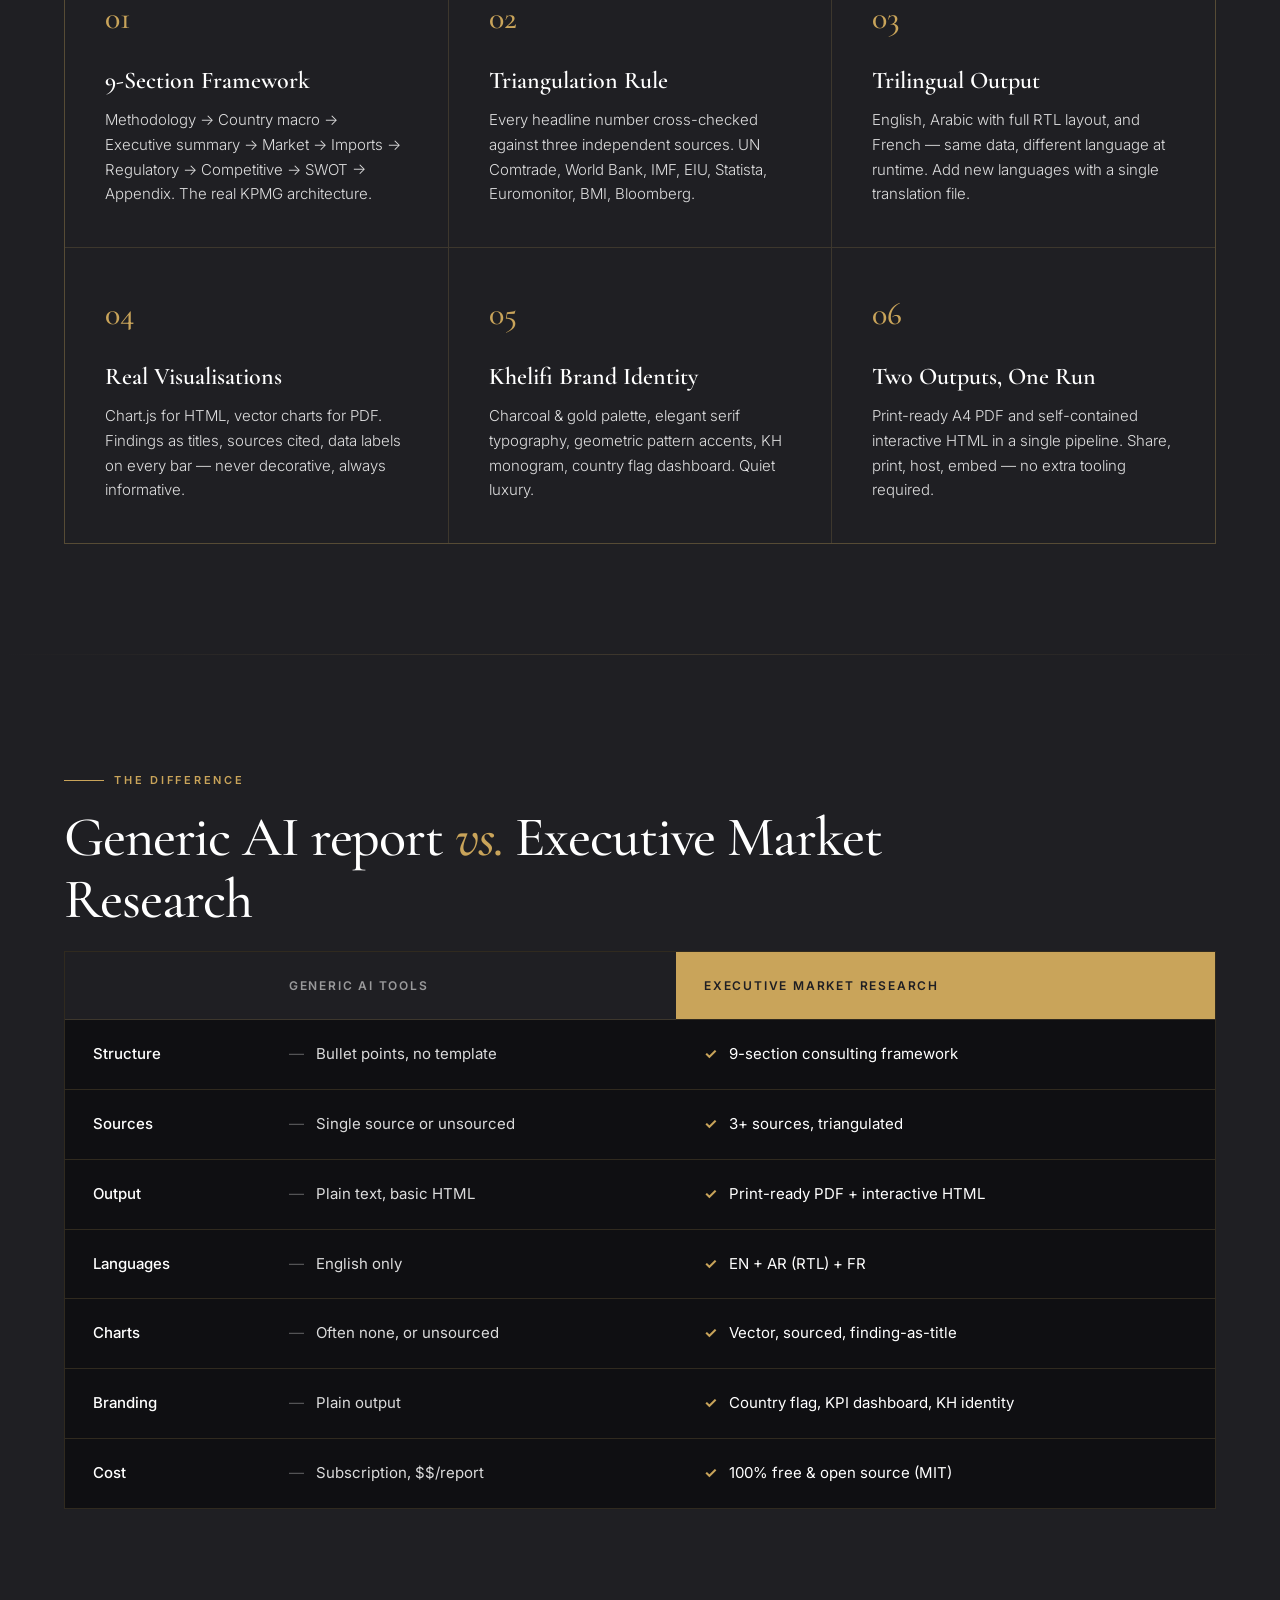
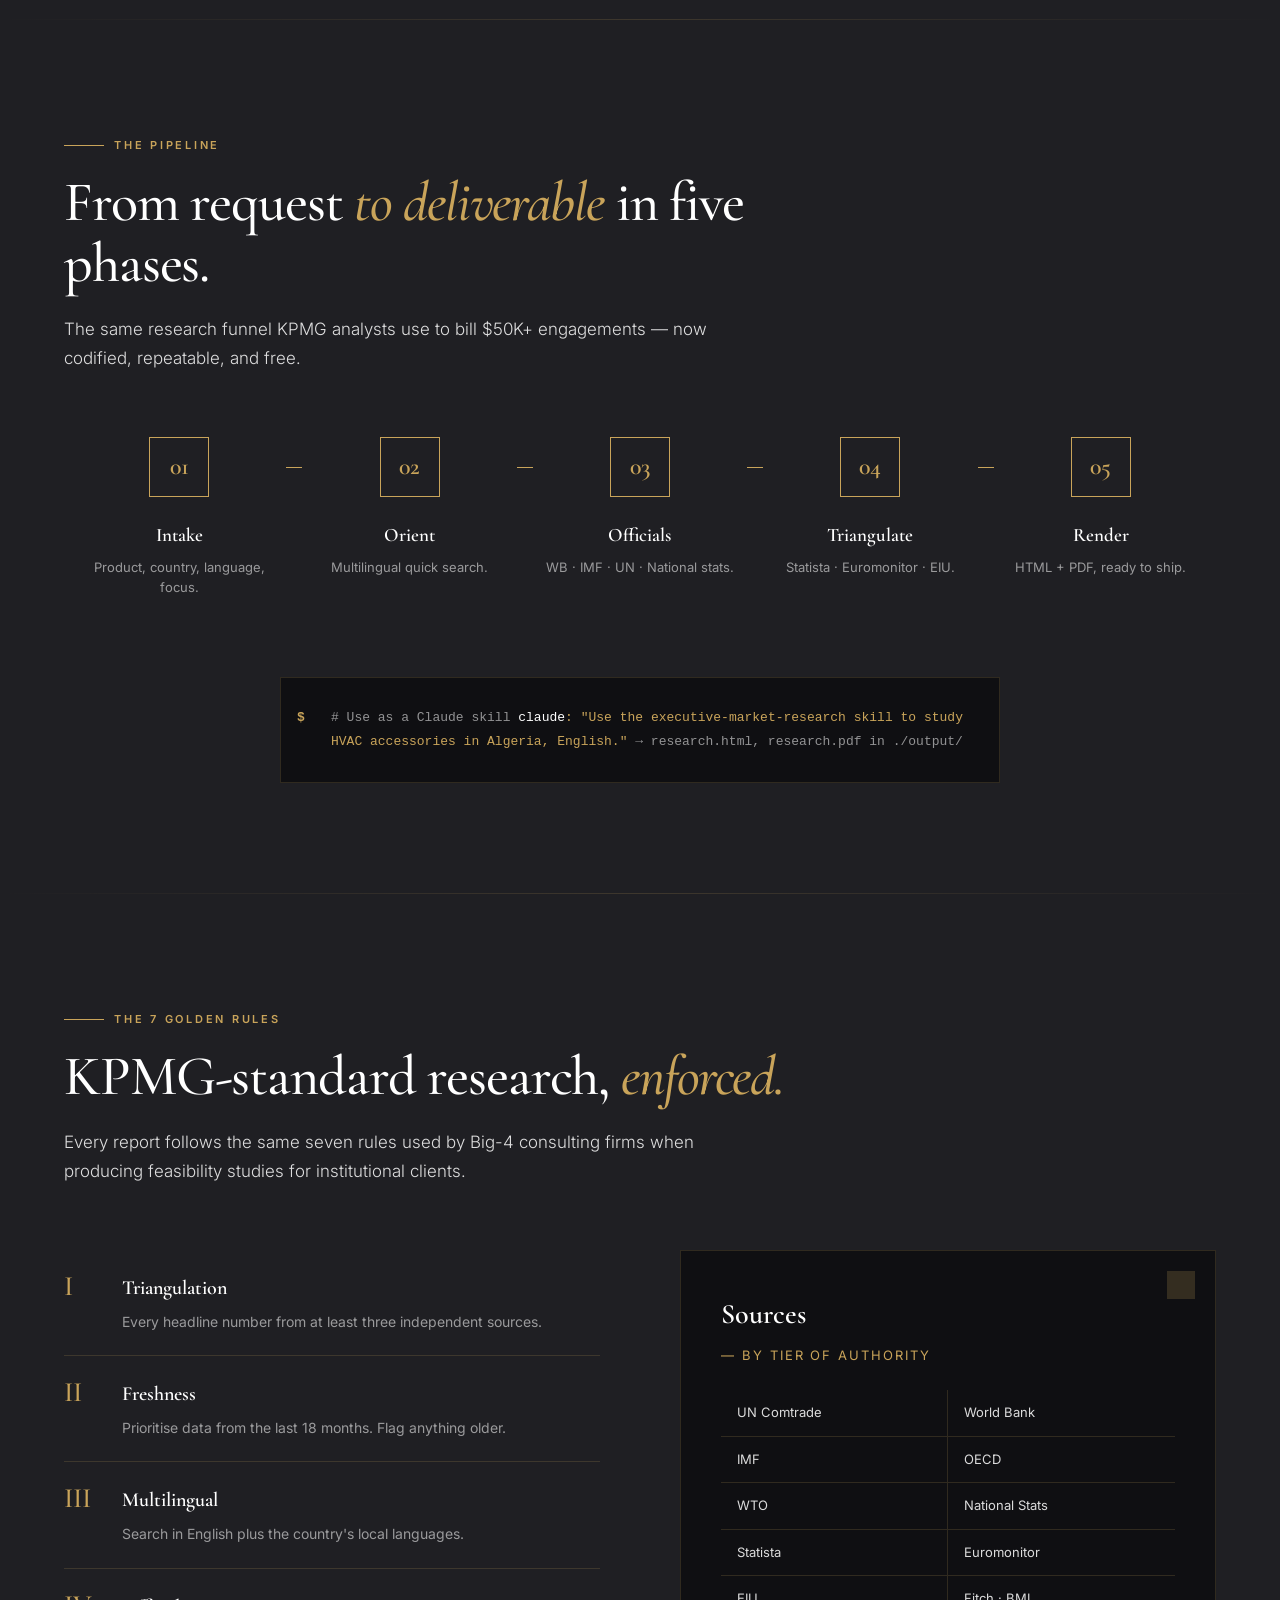
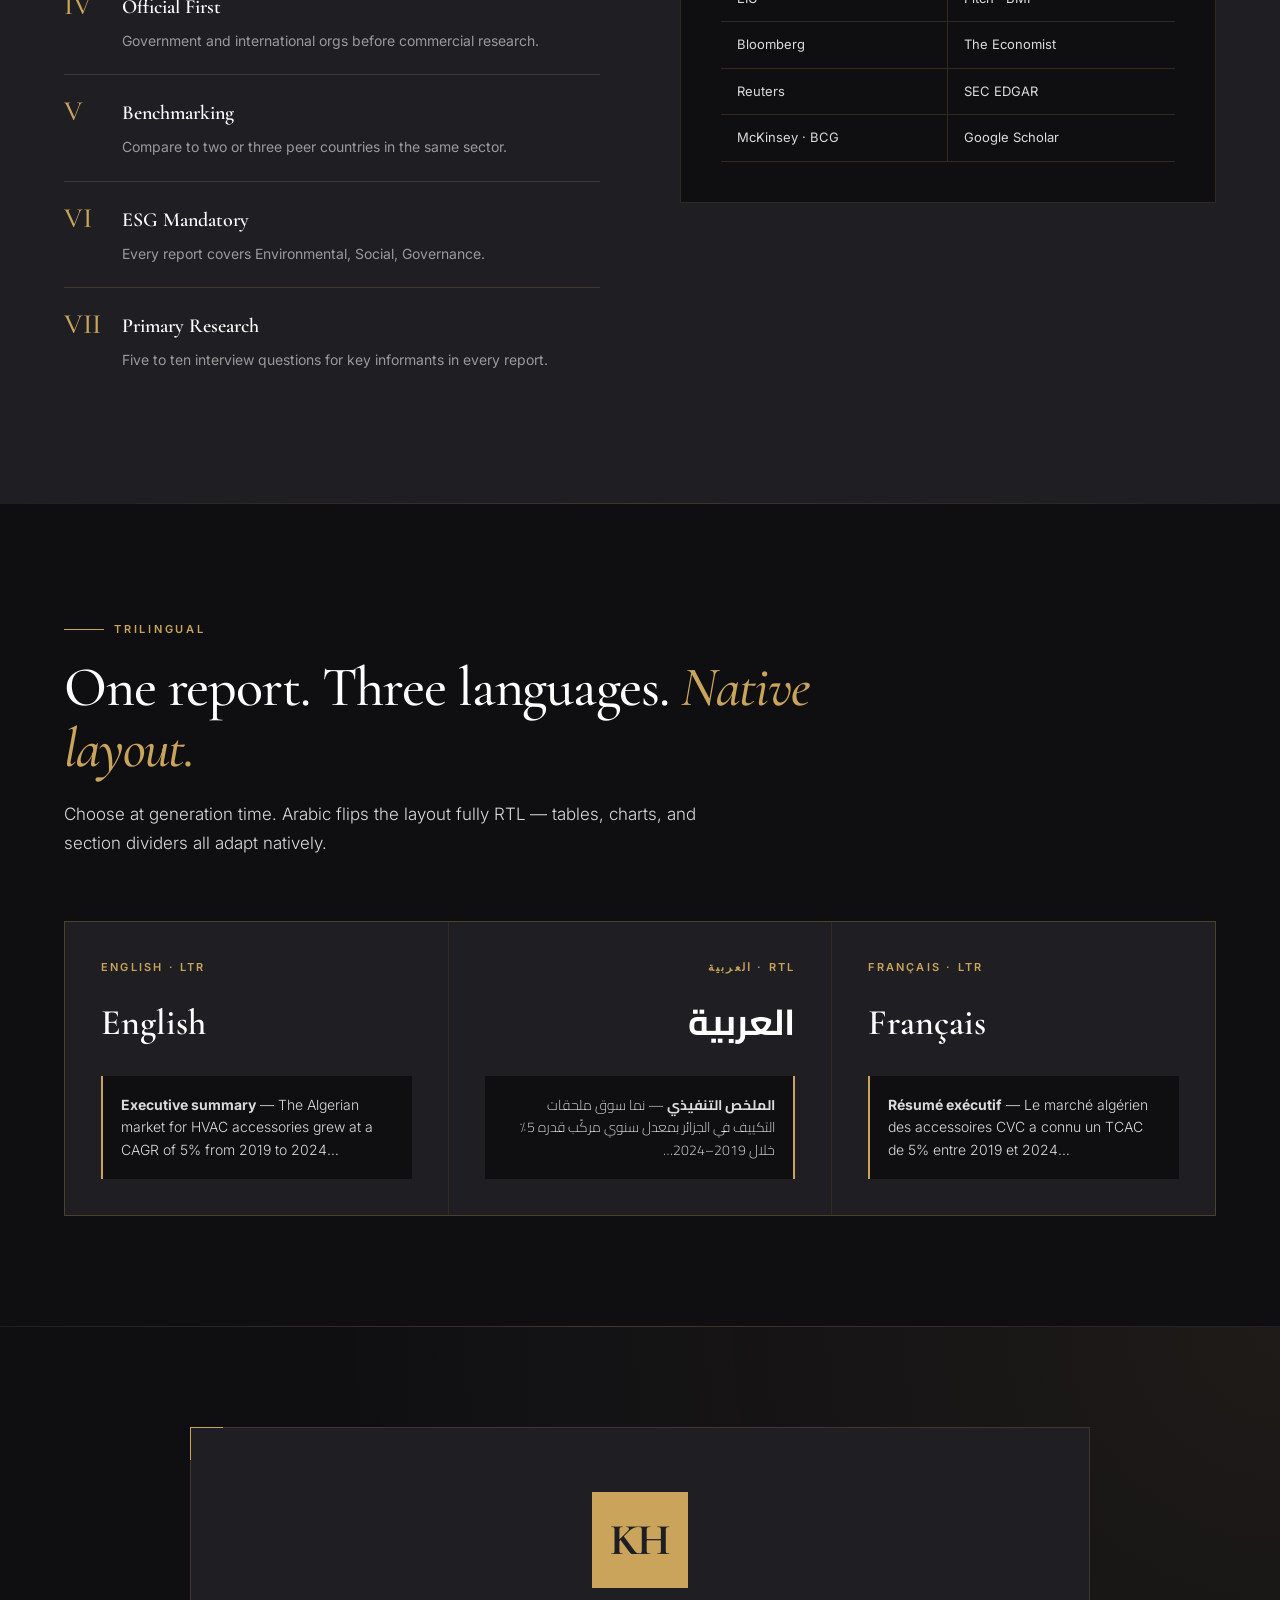
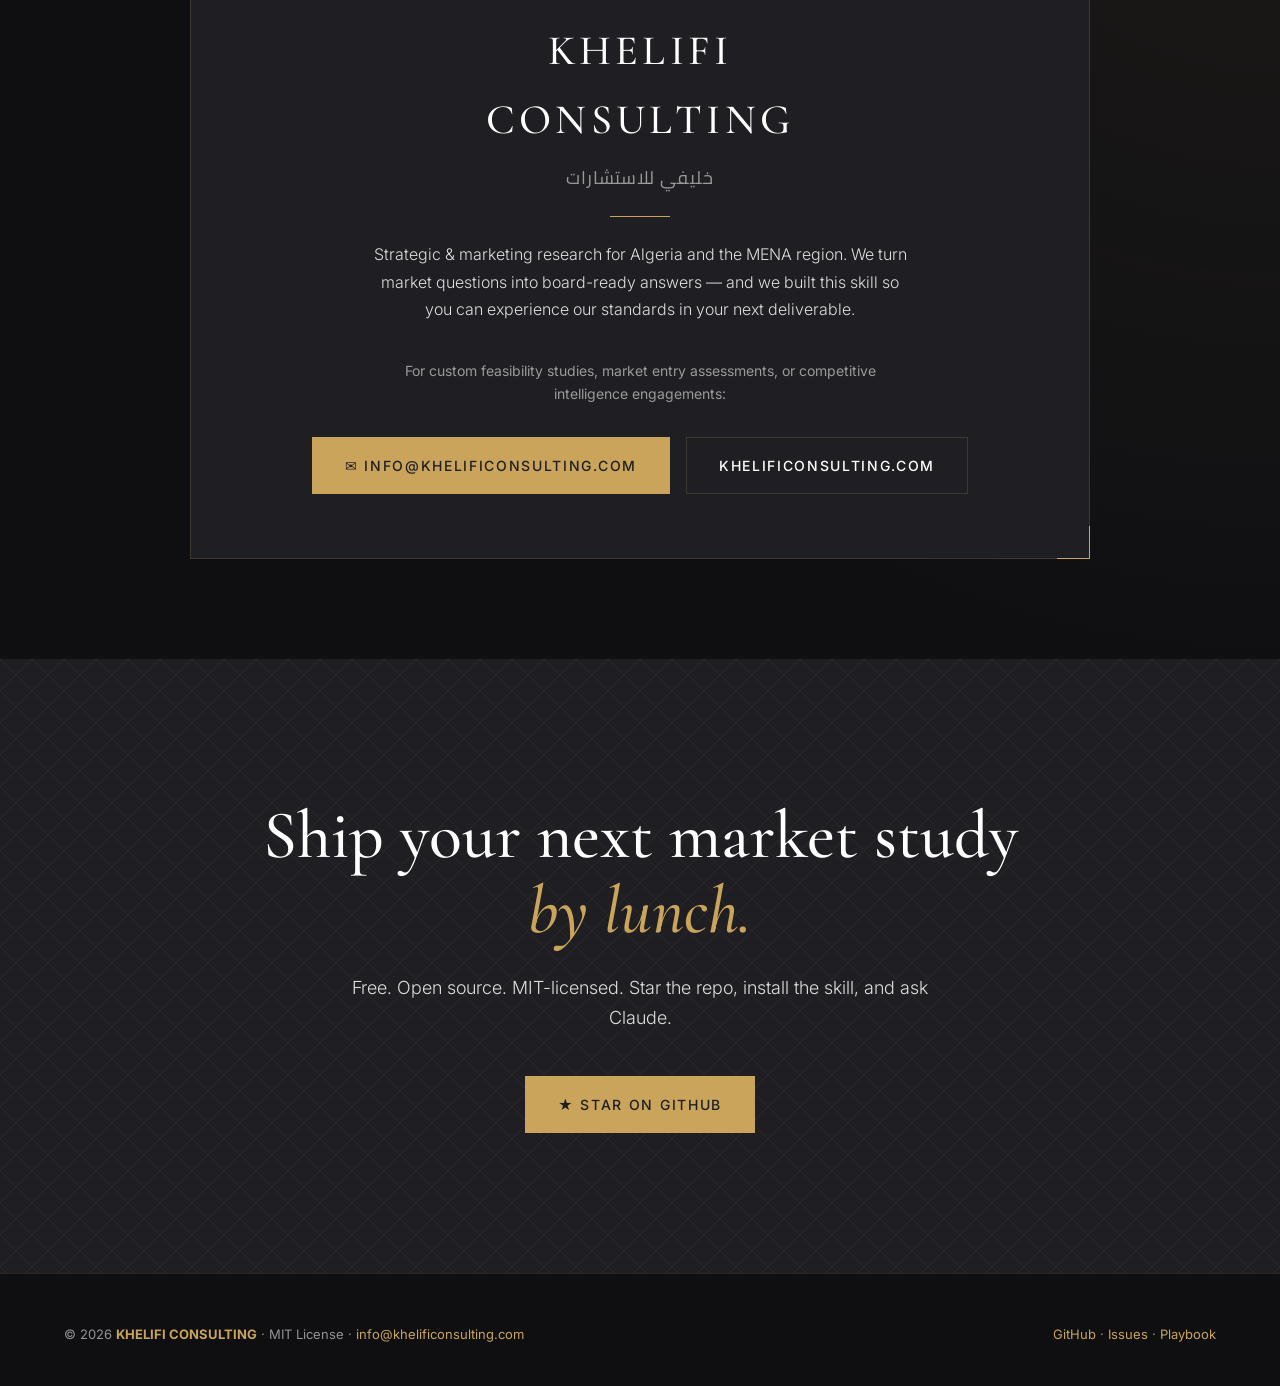
==== commit 06944e97: "feat(brand): adopt Khelifi Consulting visual identity (charcoal + gold) - Replace KPMG navy palette " ====
--- a/docs/index.html
+++ b/docs/index.html
@@ -3,27 +3,27 @@
 <head>
 <meta charset="UTF-8">
 <meta name="viewport" content="width=device-width, initial-scale=1.0">
-<title>Executive Market Research — KPMG-grade reports for Claude</title>
-<meta name="description" content="A free, open-source Claude skill that produces KPMG-grade market research reports in PDF and HTML — for any product, sector, or country, in English, Arabic, or French.">
-<meta property="og:title" content="Executive Market Research">
+<title>Executive Market Research — by Khelifi Consulting</title>
+<meta name="description" content="A free, open-source Claude skill that produces KPMG-grade market research reports in PDF and HTML — for any product, sector, or country, in English, Arabic, or French. Built by Khelifi Consulting.">
+<meta property="og:title" content="Executive Market Research — by Khelifi Consulting">
 <meta property="og:description" content="KPMG-grade market research reports — generated by Claude, free and open source.">
 <meta property="og:type" content="website">
 <link rel="preconnect" href="https://fonts.googleapis.com">
 <link rel="preconnect" href="https://fonts.gstatic.com" crossorigin>
-<link href="https://fonts.googleapis.com/css2?family=Inter:wght@400;500;600;700;800&family=Playfair+Display:wght@700&display=swap" rel="stylesheet">
+<link href="https://fonts.googleapis.com/css2?family=Cormorant+Garamond:wght@400;500;600;700&family=Inter:wght@300;400;500;600;700;800&family=Cairo:wght@400;600;700&display=swap" rel="stylesheet">
 <style>
 :root {
-  --primary: #00338D;
-  --primary-dark: #001E4F;
-  --primary-light: #0091DA;
-  --accent: #FF7A00;
-  --bg: #FFFFFF;
-  --bg-soft: #F7F9FC;
-  --bg-dark: #0A1628;
-  --text: #1A1A1A;
-  --text-muted: #5A6B7E;
-  --border: #E1E7ED;
-  --radius: 12px;
+  --black: #1F1F23;
+  --black-deep: #0F0F12;
+  --black-soft: #2A2A30;
+  --gold: #C9A45A;
+  --gold-deep: #B8924C;
+  --gold-soft: rgba(201, 164, 90, 0.08);
+  --white: #FFFFFF;
+  --off-white: #F7F5F0;
+  --text-light: rgba(255, 255, 255, 0.85);
+  --text-muted: rgba(255, 255, 255, 0.55);
+  --border-soft: rgba(201, 164, 90, 0.18);
 }
 
 * { box-sizing: border-box; margin: 0; padding: 0; }
@@ -31,459 +31,639 @@
 body {
   font-family: 'Inter', -apple-system, BlinkMacSystemFont, sans-serif;
   font-size: 16px;
-  line-height: 1.6;
-  color: var(--text);
-  background: var(--bg);
+  line-height: 1.65;
+  color: var(--white);
+  background: var(--black);
   -webkit-font-smoothing: antialiased;
-}
-a { color: var(--primary); text-decoration: none; }
-a:hover { text-decoration: underline; }
+  overflow-x: hidden;
+}
+.serif { font-family: 'Cormorant Garamond', Georgia, serif; }
+a { color: var(--gold); text-decoration: none; transition: color 0.2s; }
+a:hover { color: var(--white); }
 img, svg { max-width: 100%; display: block; }
 .container { max-width: 1200px; margin: 0 auto; padding: 0 24px; }
+
+/* Geometric gold pattern background */
+.gold-pattern {
+  background-image:
+    linear-gradient(135deg, transparent 49.5%, rgba(201, 164, 90, 0.04) 49.5%, rgba(201, 164, 90, 0.04) 50.5%, transparent 50.5%),
+    linear-gradient(45deg, transparent 49.5%, rgba(201, 164, 90, 0.04) 49.5%, rgba(201, 164, 90, 0.04) 50.5%, transparent 50.5%);
+  background-size: 26px 26px;
+}
+
+/* ========== Logo ========== */
+.kh-logo {
+  display: inline-flex;
+  align-items: center;
+  gap: 14px;
+}
+.kh-mark {
+  width: 36px; height: 36px;
+  background: var(--gold);
+  display: inline-flex; align-items: center; justify-content: center;
+  font-family: 'Cormorant Garamond', serif;
+  font-weight: 700;
+  font-size: 17px;
+  color: var(--black);
+  letter-spacing: -0.02em;
+}
+.kh-text {
+  font-family: 'Cormorant Garamond', serif;
+  font-weight: 600;
+  font-size: 16px;
+  letter-spacing: 0.18em;
+  color: var(--white);
+  line-height: 1;
+}
+.kh-text small {
+  display: block;
+  font-size: 8px;
+  letter-spacing: 0.4em;
+  font-weight: 400;
+  color: var(--text-muted);
+  margin-top: 4px;
+}
 
 /* ========== Nav ========== */
 nav {
   position: sticky; top: 0; z-index: 100;
-  background: rgba(255, 255, 255, 0.92);
-  backdrop-filter: blur(12px);
-  -webkit-backdrop-filter: blur(12px);
-  border-bottom: 1px solid var(--border);
+  background: rgba(15, 15, 18, 0.85);
+  backdrop-filter: blur(16px);
+  -webkit-backdrop-filter: blur(16px);
+  border-bottom: 1px solid var(--border-soft);
 }
 nav .container {
   display: flex; justify-content: space-between; align-items: center;
-  height: 64px;
-}
-.logo {
-  font-weight: 800; font-size: 17px; color: var(--primary);
-  display: flex; align-items: center; gap: 8px;
-}
-.logo-mark {
-  width: 28px; height: 28px;
-  background: var(--primary);
-  border-radius: 6px;
-  display: flex; align-items: center; justify-content: center;
-  color: white; font-weight: 800; font-size: 13px;
-}
-nav ul { list-style: none; display: flex; gap: 32px; }
-nav ul a { color: var(--text-muted); font-weight: 500; font-size: 14px; }
-nav ul a:hover { color: var(--primary); text-decoration: none; }
+  height: 72px;
+}
+nav ul { list-style: none; display: flex; gap: 36px; }
+nav ul a { color: var(--text-light); font-weight: 400; font-size: 14px; letter-spacing: 0.08em; text-transform: uppercase; }
+nav ul a:hover { color: var(--gold); }
 .nav-cta {
-  background: var(--primary); color: white !important;
-  padding: 9px 18px; border-radius: 8px; font-weight: 600;
-  font-size: 14px;
-}
-.nav-cta:hover { background: var(--primary-dark); text-decoration: none; }
+  background: transparent !important;
+  color: var(--gold) !important;
+  padding: 10px 22px;
+  border: 1px solid var(--gold);
+  font-weight: 500;
+  font-size: 13px;
+  letter-spacing: 0.12em;
+  text-transform: uppercase;
+  transition: all 0.2s;
+}
+.nav-cta:hover { background: var(--gold) !important; color: var(--black) !important; }
 @media (max-width: 768px) { nav ul { display: none; } }
 
 /* ========== Hero ========== */
 .hero {
   position: relative;
-  padding: 100px 0 80px;
-  background:
-    radial-gradient(ellipse at top, rgba(0, 145, 218, 0.08), transparent 60%),
-    linear-gradient(180deg, var(--bg-soft) 0%, var(--bg) 100%);
+  padding: 120px 0 100px;
   overflow: hidden;
 }
 .hero::before {
   content: ''; position: absolute; inset: 0;
   background-image:
-    radial-gradient(circle at 20% 30%, rgba(0, 51, 141, 0.05) 0%, transparent 30%),
-    radial-gradient(circle at 80% 70%, rgba(0, 145, 218, 0.05) 0%, transparent 30%);
+    linear-gradient(135deg, transparent 49.5%, rgba(201, 164, 90, 0.05) 49.5%, rgba(201, 164, 90, 0.05) 50.5%, transparent 50.5%),
+    linear-gradient(45deg, transparent 49.5%, rgba(201, 164, 90, 0.05) 49.5%, rgba(201, 164, 90, 0.05) 50.5%, transparent 50.5%);
+  background-size: 32px 32px;
+  opacity: 0.6;
   pointer-events: none;
 }
-.hero .container { position: relative; text-align: center; }
-.badge-row {
-  display: flex; gap: 8px; justify-content: center;
-  flex-wrap: wrap; margin-bottom: 24px;
-}
-.pill {
-  display: inline-flex; align-items: center; gap: 6px;
-  padding: 6px 14px; background: white;
-  border: 1px solid var(--border); border-radius: 100px;
-  font-size: 13px; font-weight: 500; color: var(--text-muted);
-}
-.pill-dot {
-  width: 6px; height: 6px; border-radius: 50%;
-  background: #2EC27E;
-  animation: pulse 2s infinite;
-}
-@keyframes pulse { 50% { opacity: 0.5; } }
+.hero::after {
+  content: ''; position: absolute;
+  top: -200px; right: -200px;
+  width: 600px; height: 600px;
+  background: radial-gradient(circle, rgba(201, 164, 90, 0.12) 0%, transparent 60%);
+  pointer-events: none;
+}
+.hero .container { position: relative; z-index: 1; text-align: center; }
+
+.hero-tag {
+  display: inline-flex; align-items: center; gap: 10px;
+  padding: 10px 22px;
+  border: 1px solid var(--border-soft);
+  border-radius: 100px;
+  font-size: 12px;
+  font-weight: 500;
+  letter-spacing: 0.15em;
+  text-transform: uppercase;
+  color: var(--gold);
+  margin-bottom: 32px;
+}
+.hero-tag::before {
+  content: ''; width: 6px; height: 6px; border-radius: 50%;
+  background: var(--gold);
+  box-shadow: 0 0 12px var(--gold);
+}
+
 .hero h1 {
-  font-size: clamp(36px, 6vw, 68px);
-  font-weight: 800;
+  font-family: 'Cormorant Garamond', Georgia, serif;
+  font-size: clamp(48px, 7vw, 86px);
+  font-weight: 500;
   line-height: 1.05;
-  letter-spacing: -0.03em;
-  color: var(--primary-dark);
-  margin-bottom: 24px;
-}
-.hero h1 .accent {
-  background: linear-gradient(135deg, var(--primary) 0%, var(--primary-light) 100%);
-  -webkit-background-clip: text;
-  -webkit-text-fill-color: transparent;
-  background-clip: text;
+  letter-spacing: -0.02em;
+  color: var(--white);
+  margin-bottom: 28px;
+}
+.hero h1 .gold-accent {
+  color: var(--gold);
+  font-style: italic;
+  font-weight: 400;
 }
 .hero p.lede {
-  font-size: clamp(17px, 2vw, 21px);
-  color: var(--text-muted);
-  max-width: 720px;
-  margin: 0 auto 36px;
-  line-height: 1.55;
-}
-.cta-row { display: flex; gap: 14px; justify-content: center; flex-wrap: wrap; }
+  font-size: clamp(17px, 1.5vw, 20px);
+  font-weight: 300;
+  color: var(--text-light);
+  max-width: 760px;
+  margin: 0 auto 44px;
+  line-height: 1.7;
+}
+.cta-row { display: flex; gap: 16px; justify-content: center; flex-wrap: wrap; }
 .btn {
-  display: inline-flex; align-items: center; gap: 8px;
-  padding: 14px 28px; border-radius: 10px;
-  font-weight: 600; font-size: 15px;
-  transition: transform 0.15s, box-shadow 0.15s;
-}
-.btn:hover { transform: translateY(-1px); text-decoration: none; }
+  display: inline-flex; align-items: center; gap: 10px;
+  padding: 16px 32px;
+  font-weight: 500; font-size: 14px;
+  letter-spacing: 0.12em;
+  text-transform: uppercase;
+  transition: all 0.25s;
+  cursor: pointer;
+}
 .btn-primary {
-  background: var(--primary); color: white;
-  box-shadow: 0 4px 16px rgba(0, 51, 141, 0.25);
-}
-.btn-primary:hover { box-shadow: 0 8px 24px rgba(0, 51, 141, 0.35); }
+  background: var(--gold); color: var(--black);
+  border: 1px solid var(--gold);
+}
+.btn-primary:hover {
+  background: transparent; color: var(--gold);
+  text-decoration: none;
+}
 .btn-secondary {
-  background: white; color: var(--primary);
-  border: 1.5px solid var(--border);
-}
-.btn-secondary:hover { border-color: var(--primary); }
-
-/* Hero showcase image */
+  background: transparent; color: var(--white);
+  border: 1px solid var(--border-soft);
+}
+.btn-secondary:hover {
+  border-color: var(--gold); color: var(--gold);
+  text-decoration: none;
+}
+
+/* Hero showcase */
 .hero-showcase {
-  margin-top: 64px;
+  margin-top: 80px;
   position: relative;
-  border-radius: 16px;
-  background: linear-gradient(135deg, #00338D, #0091DA);
-  padding: 28px;
-  box-shadow: 0 30px 60px -20px rgba(0, 51, 141, 0.4);
+  border: 1px solid var(--border-soft);
+  background: linear-gradient(135deg, rgba(201, 164, 90, 0.06) 0%, transparent 100%);
+  padding: 32px;
   max-width: 1000px;
   margin-left: auto; margin-right: auto;
 }
+.hero-showcase::before, .hero-showcase::after {
+  content: ''; position: absolute;
+  width: 24px; height: 24px;
+  border: 2px solid var(--gold);
+}
+.hero-showcase::before { top: -2px; left: -2px; border-right: none; border-bottom: none; }
+.hero-showcase::after { bottom: -2px; right: -2px; border-left: none; border-top: none; }
+
 .hero-showcase-grid {
   display: grid;
   grid-template-columns: repeat(3, 1fr);
-  gap: 20px;
+  gap: 24px;
 }
 .showcase-card {
-  background: white;
-  border-radius: 10px;
-  padding: 20px;
+  background: var(--black-deep);
+  border: 1px solid var(--border-soft);
+  padding: 24px;
   text-align: left;
-  font-size: 13px;
-}
-.showcase-card .swatch {
-  height: 80px; border-radius: 6px; margin-bottom: 12px;
-  background: linear-gradient(135deg, #00338D, #0091DA);
-}
-.showcase-card .swatch.green { background: linear-gradient(135deg, #2E7D32, #66BB6A); }
-.showcase-card .swatch.orange { background: linear-gradient(135deg, #E65100, #FFB74D); }
-.showcase-card h4 { font-weight: 700; color: var(--primary-dark); margin-bottom: 4px; }
-.showcase-card p { color: var(--text-muted); font-size: 12px; line-height: 1.5; }
-@media (max-width: 768px) { .hero-showcase-grid { grid-template-columns: 1fr; } }
-
-/* ========== Stats strip ========== */
-.stats {
-  background: var(--bg-dark); color: white;
-  padding: 60px 0;
-}
-.stats-grid {
-  display: grid;
-  grid-template-columns: repeat(4, 1fr);
-  gap: 40px;
-  text-align: center;
-}
-.stat-num {
-  font-family: 'Playfair Display', serif;
-  font-size: 48px; font-weight: 700;
-  background: linear-gradient(135deg, #FFFFFF 0%, #88BCFF 100%);
-  -webkit-background-clip: text;
-  -webkit-text-fill-color: transparent;
+}
+.showcase-card .num {
+  font-family: 'Cormorant Garamond', serif;
+  font-size: 36px; font-weight: 600;
+  color: var(--gold);
+  line-height: 1;
   margin-bottom: 6px;
 }
-.stat-label { font-size: 14px; color: rgba(255, 255, 255, 0.7); }
-@media (max-width: 768px) {
-  .stats-grid { grid-template-columns: repeat(2, 1fr); gap: 24px; }
-  .stat-num { font-size: 36px; }
-}
-
-/* ========== Sections ========== */
-section { padding: 100px 0; }
-.section-eyebrow {
-  text-transform: uppercase;
-  letter-spacing: 0.15em;
+.showcase-card h4 {
   font-size: 13px;
   font-weight: 600;
-  color: var(--primary);
-  margin-bottom: 12px;
+  color: var(--white);
+  margin-bottom: 8px;
+  letter-spacing: 0.08em;
+  text-transform: uppercase;
+}
+.showcase-card p { color: var(--text-muted); font-size: 13px; line-height: 1.6; }
+@media (max-width: 768px) { .hero-showcase-grid { grid-template-columns: 1fr; } }
+
+/* ========== Sections ========== */
+section { padding: 110px 0; position: relative; }
+.section-eyebrow {
+  display: inline-block;
+  text-transform: uppercase;
+  letter-spacing: 0.25em;
+  font-size: 11px;
+  font-weight: 600;
+  color: var(--gold);
+  margin-bottom: 18px;
+  position: relative;
+  padding-left: 50px;
+}
+.section-eyebrow::before {
+  content: '';
+  position: absolute;
+  left: 0; top: 50%;
+  width: 40px; height: 1px;
+  background: var(--gold);
 }
 .section-title {
-  font-size: clamp(28px, 4vw, 44px);
-  font-weight: 800;
-  line-height: 1.15;
+  font-family: 'Cormorant Garamond', serif;
+  font-size: clamp(36px, 5vw, 56px);
+  font-weight: 500;
+  line-height: 1.1;
   letter-spacing: -0.02em;
-  color: var(--primary-dark);
-  margin-bottom: 16px;
+  color: var(--white);
+  margin-bottom: 20px;
   max-width: 820px;
 }
+.section-title .italic { font-style: italic; color: var(--gold); }
 .section-lede {
   font-size: 17px;
-  color: var(--text-muted);
-  max-width: 720px;
-  margin-bottom: 56px;
-}
-
-/* Features grid */
+  font-weight: 300;
+  color: var(--text-light);
+  max-width: 680px;
+  margin-bottom: 64px;
+  line-height: 1.7;
+}
+
+/* Section divider */
+.section-divider {
+  height: 1px;
+  background: linear-gradient(90deg, transparent, var(--border-soft), transparent);
+}
+
+/* ========== Features ========== */
 .features-grid {
   display: grid;
   grid-template-columns: repeat(3, 1fr);
-  gap: 28px;
+  gap: 1px;
+  background: var(--border-soft);
+  border: 1px solid var(--border-soft);
 }
 .feature {
-  background: var(--bg-soft);
-  border: 1px solid var(--border);
-  border-radius: var(--radius);
-  padding: 32px;
-  transition: transform 0.2s, box-shadow 0.2s, border-color 0.2s;
-}
-.feature:hover {
-  transform: translateY(-4px);
-  box-shadow: 0 20px 40px -10px rgba(0, 51, 141, 0.1);
-  border-color: var(--primary-light);
-}
-.feature-icon {
-  width: 48px; height: 48px;
-  background: linear-gradient(135deg, var(--primary) 0%, var(--primary-light) 100%);
-  border-radius: 12px;
-  display: flex; align-items: center; justify-content: center;
-  color: white;
+  background: var(--black);
+  padding: 40px;
+  transition: background 0.25s;
+}
+.feature:hover { background: var(--black-soft); }
+.feature-num {
+  font-family: 'Cormorant Garamond', serif;
+  font-size: 32px;
+  color: var(--gold);
   margin-bottom: 20px;
+  font-weight: 500;
 }
 .feature h3 {
-  font-size: 19px; font-weight: 700;
-  color: var(--primary-dark);
-  margin-bottom: 10px;
-}
-.feature p { color: var(--text-muted); font-size: 15px; }
+  font-family: 'Cormorant Garamond', serif;
+  font-size: 24px;
+  font-weight: 600;
+  color: var(--white);
+  margin-bottom: 12px;
+  line-height: 1.3;
+}
+.feature p { color: var(--text-light); font-size: 15px; line-height: 1.65; font-weight: 300; }
 @media (max-width: 900px) { .features-grid { grid-template-columns: 1fr; } }
 
-/* Comparison block */
-.comparison-section { background: var(--bg-soft); }
+/* ========== Comparison ========== */
 .compare-table {
-  background: white;
-  border-radius: var(--radius);
+  background: var(--black-deep);
+  border: 1px solid var(--border-soft);
   overflow: hidden;
-  box-shadow: 0 10px 40px -10px rgba(0, 51, 141, 0.08);
-  border: 1px solid var(--border);
 }
 .compare-table table { width: 100%; border-collapse: collapse; }
 .compare-table thead th {
-  padding: 24px;
+  padding: 24px 28px;
   text-align: left;
-  font-size: 14px;
-  font-weight: 700;
-  background: var(--primary-dark);
-  color: white;
+  font-size: 12px;
+  font-weight: 600;
+  letter-spacing: 0.15em;
+  text-transform: uppercase;
+  color: var(--text-muted);
+  background: var(--black);
+  border-bottom: 1px solid var(--border-soft);
 }
 .compare-table thead th:nth-child(3) {
-  background: var(--primary);
+  background: var(--gold);
+  color: var(--black);
   position: relative;
 }
-.compare-table thead th:nth-child(3)::after {
-  content: 'OURS';
-  position: absolute; top: 4px; right: 8px;
-  background: var(--accent); color: white;
-  padding: 2px 8px; border-radius: 4px;
-  font-size: 10px; font-weight: 800;
-}
 .compare-table tbody td {
-  padding: 20px 24px;
-  border-bottom: 1px solid var(--border);
+  padding: 22px 28px;
+  border-bottom: 1px solid var(--border-soft);
   font-size: 15px;
   vertical-align: top;
+  color: var(--text-light);
 }
 .compare-table tbody tr:last-child td { border-bottom: none; }
-.compare-table .check { color: #2E7D32; font-weight: 700; }
-.compare-table .x { color: #C62828; font-weight: 700; }
-
-/* How it works */
+.compare-table tbody td:first-child { color: var(--white); font-weight: 500; }
+.compare-table tbody td:nth-child(3) { color: var(--white); }
+.compare-table .check { color: var(--gold); font-weight: 700; margin-right: 8px; }
+.compare-table .x { color: rgba(255,255,255,0.3); margin-right: 8px; }
+
+/* ========== Steps ========== */
 .steps {
   display: grid;
   grid-template-columns: repeat(5, 1fr);
-  gap: 16px;
+  gap: 0;
+}
+.step {
   position: relative;
-}
-.steps::before {
-  content: ''; position: absolute;
-  top: 24px; left: 5%; right: 5%; height: 2px;
-  background: linear-gradient(90deg, var(--primary) 0%, var(--primary-light) 100%);
-  z-index: 0;
-}
-.step { position: relative; z-index: 1; text-align: center; }
+  padding: 0 16px;
+  text-align: center;
+}
+.step:not(:last-child)::after {
+  content: '';
+  position: absolute;
+  top: 30px; right: -8px;
+  width: 16px; height: 1px;
+  background: var(--gold);
+}
 .step-num {
-  width: 48px; height: 48px;
-  background: white;
-  border: 3px solid var(--primary);
-  border-radius: 50%;
-  display: flex; align-items: center; justify-content: center;
-  font-weight: 800; font-size: 17px; color: var(--primary);
-  margin: 0 auto 16px;
-  box-shadow: 0 4px 12px rgba(0, 51, 141, 0.15);
-}
-.step h4 { font-size: 15px; font-weight: 700; color: var(--primary-dark); margin-bottom: 6px; }
+  width: 60px; height: 60px;
+  background: var(--black);
+  border: 1px solid var(--gold);
+  display: inline-flex; align-items: center; justify-content: center;
+  font-family: 'Cormorant Garamond', serif;
+  font-weight: 600;
+  font-size: 24px;
+  color: var(--gold);
+  margin-bottom: 22px;
+}
+.step h4 {
+  font-family: 'Cormorant Garamond', serif;
+  font-size: 19px; font-weight: 600;
+  color: var(--white);
+  margin-bottom: 8px;
+}
 .step p { font-size: 13px; color: var(--text-muted); line-height: 1.5; }
 @media (max-width: 900px) {
-  .steps { grid-template-columns: 1fr; }
-  .steps::before { display: none; }
-  .step { text-align: left; padding-left: 70px; position: relative; }
-  .step-num { position: absolute; left: 0; top: 0; margin: 0; }
-}
-
-/* Languages */
-.languages-section { background: var(--bg-dark); color: white; }
-.languages-section .section-title { color: white; }
-.languages-section .section-lede { color: rgba(255, 255, 255, 0.7); }
+  .steps { grid-template-columns: 1fr; gap: 32px; }
+  .step::after { display: none; }
+}
+
+/* ========== Languages ========== */
+.languages-section { background: var(--black-deep); }
 .lang-grid {
   display: grid;
   grid-template-columns: repeat(3, 1fr);
-  gap: 24px;
+  gap: 1px;
+  background: var(--border-soft);
+  border: 1px solid var(--border-soft);
 }
 .lang-card {
-  background: rgba(255, 255, 255, 0.04);
-  border: 1px solid rgba(255, 255, 255, 0.1);
-  border-radius: var(--radius);
-  padding: 32px;
-  backdrop-filter: blur(8px);
+  background: var(--black);
+  padding: 36px;
+  transition: background 0.25s;
+}
+.lang-card:hover { background: var(--black-soft); }
+.lang-card .meta {
+  font-size: 11px;
+  color: var(--gold);
+  text-transform: uppercase;
+  letter-spacing: 0.2em;
+  margin-bottom: 16px;
+  font-weight: 600;
 }
 .lang-card h3 {
-  font-size: 24px; font-weight: 800;
-  margin-bottom: 12px;
-}
-.lang-card .meta {
-  font-size: 13px;
-  color: rgba(255, 255, 255, 0.5);
-  text-transform: uppercase;
-  letter-spacing: 0.1em;
-  margin-bottom: 12px;
+  font-family: 'Cormorant Garamond', serif;
+  font-size: 36px; font-weight: 600;
+  color: var(--white);
+  margin-bottom: 8px;
 }
 .lang-card .preview {
-  margin-top: 16px; padding: 16px;
-  background: rgba(255, 255, 255, 0.06);
-  border-radius: 8px;
+  margin-top: 24px; padding: 18px;
+  background: var(--black-deep);
+  border-left: 2px solid var(--gold);
   font-size: 14px;
-  color: rgba(255, 255, 255, 0.85);
-  line-height: 1.5;
-}
-.lang-card.rtl .preview { direction: rtl; text-align: right; }
+  color: var(--text-light);
+  line-height: 1.6;
+  font-weight: 300;
+}
+.lang-card.rtl .preview { direction: rtl; text-align: right; border-left: none; border-right: 2px solid var(--gold); font-family: 'Cairo', sans-serif; }
+.lang-card.rtl h3 { font-family: 'Cairo', sans-serif; font-weight: 700; }
 @media (max-width: 768px) { .lang-grid { grid-template-columns: 1fr; } }
 
-/* Methodology */
+/* ========== Methodology / Rules ========== */
 .method-grid {
   display: grid;
   grid-template-columns: 1fr 1fr;
-  gap: 64px;
+  gap: 80px;
   align-items: start;
 }
 .rules-list { list-style: none; }
 .rules-list li {
-  padding: 20px 0;
-  border-bottom: 1px solid var(--border);
+  padding: 22px 0;
+  border-bottom: 1px solid var(--border-soft);
   display: flex;
-  gap: 18px;
+  gap: 22px;
+  align-items: flex-start;
 }
 .rules-list li:last-child { border-bottom: none; }
 .rule-num {
   flex-shrink: 0;
-  width: 36px; height: 36px;
-  background: linear-gradient(135deg, var(--primary), var(--primary-light));
-  color: white;
-  border-radius: 50%;
-  display: flex; align-items: center; justify-content: center;
-  font-weight: 800; font-size: 14px;
-}
-.rule-content h4 { font-size: 16px; font-weight: 700; color: var(--primary-dark); margin-bottom: 4px; }
-.rule-content p { font-size: 14px; color: var(--text-muted); line-height: 1.5; }
+  font-family: 'Cormorant Garamond', serif;
+  font-size: 28px;
+  font-weight: 500;
+  color: var(--gold);
+  width: 36px;
+  line-height: 1;
+}
+.rule-content h4 {
+  font-family: 'Cormorant Garamond', serif;
+  font-size: 20px; font-weight: 600;
+  color: var(--white);
+  margin-bottom: 6px;
+}
+.rule-content p { font-size: 14px; color: var(--text-muted); line-height: 1.6; }
 .method-visual {
-  background: linear-gradient(135deg, var(--primary) 0%, var(--primary-light) 100%);
-  border-radius: var(--radius);
-  padding: 36px;
-  color: white;
-}
-.method-visual h3 { font-size: 22px; font-weight: 800; margin-bottom: 20px; }
+  background: var(--black-deep);
+  border: 1px solid var(--border-soft);
+  padding: 40px;
+  position: relative;
+}
+.method-visual::before {
+  content: '';
+  position: absolute;
+  top: 20px; right: 20px;
+  width: 28px; height: 28px;
+  background: var(--gold);
+  opacity: 0.2;
+}
+.method-visual h3 {
+  font-family: 'Cormorant Garamond', serif;
+  font-size: 28px; font-weight: 600; color: var(--white);
+  margin-bottom: 8px;
+}
+.method-visual .sub {
+  font-size: 13px;
+  color: var(--gold);
+  text-transform: uppercase;
+  letter-spacing: 0.15em;
+  margin-bottom: 24px;
+}
 .source-grid {
   display: grid;
   grid-template-columns: repeat(2, 1fr);
-  gap: 12px;
+  gap: 0;
 }
 .source-chip {
-  background: rgba(255, 255, 255, 0.12);
-  padding: 10px 14px;
-  border-radius: 8px;
+  padding: 12px 16px;
+  border-bottom: 1px solid var(--border-soft);
   font-size: 13px;
+  font-weight: 400;
+  color: var(--text-light);
+  transition: color 0.2s, padding-left 0.2s;
+}
+.source-chip:hover { color: var(--gold); }
+.source-chip:nth-child(odd) { border-right: 1px solid var(--border-soft); padding-right: 16px; }
+.source-chip:nth-child(odd):hover { padding-left: 20px; }
+@media (max-width: 900px) {
+  .method-grid { grid-template-columns: 1fr; gap: 40px; }
+}
+
+/* ========== Author ========== */
+.author-section {
+  background:
+    radial-gradient(circle at top right, rgba(201, 164, 90, 0.08) 0%, transparent 60%),
+    var(--black-deep);
+  padding: 100px 0;
+}
+.author-card {
+  max-width: 900px;
+  margin: 0 auto;
+  background: var(--black);
+  border: 1px solid var(--border-soft);
+  padding: 64px;
+  text-align: center;
+  position: relative;
+}
+.author-card::before, .author-card::after {
+  content: '';
+  position: absolute;
+  width: 32px; height: 32px;
+  border: 1px solid var(--gold);
+}
+.author-card::before { top: -1px; left: -1px; border-right: none; border-bottom: none; }
+.author-card::after { bottom: -1px; right: -1px; border-left: none; border-top: none; }
+.author-mark {
+  width: 96px; height: 96px;
+  background: var(--gold);
+  display: inline-flex; align-items: center; justify-content: center;
+  font-family: 'Cormorant Garamond', serif;
+  font-weight: 700;
+  font-size: 44px;
+  color: var(--black);
+  margin: 0 auto 28px;
+  letter-spacing: -0.04em;
+}
+.author-card h2 {
+  font-family: 'Cormorant Garamond', serif;
+  font-size: 42px;
   font-weight: 500;
-  text-align: center;
-  backdrop-filter: blur(8px);
-}
-@media (max-width: 900px) {
-  .method-grid { grid-template-columns: 1fr; gap: 32px; }
-}
-
-/* CTA banner */
+  letter-spacing: 0.1em;
+  color: var(--white);
+  margin-bottom: 8px;
+}
+.author-card .ar {
+  font-family: 'Cairo', sans-serif;
+  font-size: 18px;
+  font-weight: 400;
+  color: var(--text-muted);
+  margin-bottom: 24px;
+  letter-spacing: 0.05em;
+}
+.author-card .divider-line {
+  width: 60px; height: 1px;
+  background: var(--gold);
+  margin: 0 auto 24px;
+}
+.author-card .desc {
+  font-size: 16px;
+  color: var(--text-light);
+  font-weight: 300;
+  line-height: 1.7;
+  max-width: 540px;
+  margin: 0 auto 36px;
+}
+.author-cta-row {
+  display: flex; gap: 16px;
+  justify-content: center;
+  flex-wrap: wrap;
+}
+
+/* ========== CTA ========== */
 .cta-banner {
   text-align: center;
-  background:
-    radial-gradient(ellipse at top, rgba(0, 145, 218, 0.15), transparent 60%),
-    var(--bg-dark);
-  color: white;
-  padding: 100px 0;
-}
+  padding: 140px 0;
+  position: relative;
+  overflow: hidden;
+}
+.cta-banner::before {
+  content: ''; position: absolute; inset: 0;
+  background-image:
+    linear-gradient(135deg, transparent 49.5%, rgba(201, 164, 90, 0.06) 49.5%, rgba(201, 164, 90, 0.06) 50.5%, transparent 50.5%),
+    linear-gradient(45deg, transparent 49.5%, rgba(201, 164, 90, 0.06) 49.5%, rgba(201, 164, 90, 0.06) 50.5%, transparent 50.5%);
+  background-size: 32px 32px;
+  pointer-events: none;
+}
+.cta-banner .container { position: relative; z-index: 1; }
 .cta-banner h2 {
-  font-size: clamp(32px, 5vw, 52px);
-  font-weight: 800;
-  letter-spacing: -0.02em;
-  margin-bottom: 20px;
-}
+  font-family: 'Cormorant Garamond', serif;
+  font-size: clamp(40px, 6vw, 68px);
+  font-weight: 500;
+  line-height: 1.1;
+  margin-bottom: 24px;
+  color: var(--white);
+}
+.cta-banner h2 .italic { font-style: italic; color: var(--gold); }
 .cta-banner p {
-  font-size: 19px;
-  color: rgba(255, 255, 255, 0.75);
-  margin-bottom: 40px;
+  font-size: 18px;
+  color: var(--text-light);
+  font-weight: 300;
+  margin-bottom: 44px;
   max-width: 640px;
   margin-left: auto; margin-right: auto;
 }
-.cta-banner .btn-primary {
-  background: white; color: var(--primary-dark);
-  font-size: 17px; padding: 16px 36px;
-}
-.cta-banner .btn-primary:hover { background: #F0F4F9; }
-
-/* Footer */
+
+/* ========== Footer ========== */
 footer {
-  background: var(--bg-dark);
-  color: rgba(255, 255, 255, 0.6);
-  padding: 50px 0 30px;
-  border-top: 1px solid rgba(255, 255, 255, 0.06);
+  background: var(--black-deep);
+  color: var(--text-muted);
+  padding: 50px 0 40px;
+  border-top: 1px solid var(--border-soft);
 }
 footer .footer-row {
   display: flex; justify-content: space-between; align-items: center;
   flex-wrap: wrap; gap: 16px;
-  font-size: 14px;
-}
-footer a { color: rgba(255, 255, 255, 0.85); }
-
-/* Code snippet */
+  font-size: 13px;
+}
+
+/* ========== Code block ========== */
 .code-block {
-  background: #0A1628;
-  color: #B8E2FF;
-  padding: 20px 24px;
-  border-radius: var(--radius);
+  background: var(--black-deep);
+  color: var(--gold);
+  padding: 28px 32px;
   font-family: 'SF Mono', 'Monaco', 'Cascadia Code', monospace;
   font-size: 13px;
-  line-height: 1.7;
+  line-height: 1.85;
   overflow-x: auto;
-  border: 1px solid #1F2D40;
-}
-.code-block .comment { color: #5A6B7E; }
-.code-block .green { color: #6FE3A2; }
-.code-block .yellow { color: #F9D478; }
+  border: 1px solid var(--border-soft);
+  text-align: left;
+  position: relative;
+}
+.code-block::before {
+  content: '$';
+  position: absolute; top: 28px; left: 16px;
+  color: var(--gold);
+  font-weight: 700;
+}
+.code-block .comment { color: var(--text-muted); }
+.code-block .key { color: var(--white); }
 </style>
 </head>
 <body>
@@ -491,9 +671,9 @@
 <!-- ========== Nav ========== -->
 <nav>
   <div class="container">
-    <a href="#" class="logo">
-      <span class="logo-mark">E</span>
-      Executive Market Research
+    <a href="#" class="kh-logo">
+      <span class="kh-mark">KH</span>
+      <span class="kh-text">KHELIFI<small>EXECUTIVE MARKET RESEARCH</small></span>
     </a>
     <ul>
       <li><a href="#features">Features</a></li>
@@ -501,154 +681,145 @@
       <li><a href="#methodology">Methodology</a></li>
       <li><a href="#languages">Languages</a></li>
     </ul>
-    <a href="https://github.com/khelifi-consulting/executive-market-research" class="nav-cta">⭐ GitHub</a>
+    <a href="https://github.com/Hichamdz85/executive-market-research" class="nav-cta">★ GitHub</a>
   </div>
 </nav>
 
 <!-- ========== Hero ========== -->
 <section class="hero">
   <div class="container">
-    <div class="badge-row">
-      <span class="pill"><span class="pill-dot"></span> Open source · MIT</span>
-      <span class="pill">Built for Claude</span>
-      <span class="pill">EN · AR · FR</span>
-    </div>
-    <h1>KPMG-grade market research<br><span class="accent">on demand.</span></h1>
+    <div class="hero-tag">Open Source · Built for Claude</div>
+    <h1>
+      Executive market research,<br>
+      <span class="gold-accent">on demand.</span>
+    </h1>
     <p class="lede">
-      A free, open-source <strong>Claude skill</strong> that produces investor-ready market research reports — in PDF and interactive HTML — for any product, sector, or country. Live web research. Triangulated sources. Three languages.
+      A free, open-source <strong style="color:var(--gold);font-weight:500;">Claude skill</strong> producing investor-ready market research reports — KPMG-grade structure, triangulated sources, three languages, in PDF and interactive HTML. Crafted by <strong style="color:var(--white);font-weight:500;">Khelifi Consulting</strong>.
     </p>
     <div class="cta-row">
-      <a href="https://github.com/khelifi-consulting/executive-market-research" class="btn btn-primary">
-        ⭐ Star on GitHub
+      <a href="https://github.com/Hichamdz85/executive-market-research" class="btn btn-primary">
+        ★ Star on GitHub
       </a>
       <a href="#how-it-works" class="btn btn-secondary">
-        See how it works →
+        Discover the method
       </a>
     </div>
 
     <div class="hero-showcase">
       <div class="hero-showcase-grid">
         <div class="showcase-card">
-          <div class="swatch"></div>
-          <h4>📊 Market sizing</h4>
-          <p>TAM, SAM, SOM with CAGR — triangulated from 3+ sources per number.</p>
+          <div class="num">9</div>
+          <h4>Sections</h4>
+          <p>The full KPMG/Big-4 consulting framework — from methodology to recommendations.</p>
         </div>
         <div class="showcase-card">
-          <div class="swatch green"></div>
-          <h4>🌍 Country macro</h4>
-          <p>GDP, FX, inflation, trade balance, EoDB — pulled live from World Bank &amp; IMF.</p>
+          <div class="num">3</div>
+          <h4>Sources / number</h4>
+          <p>Every headline figure triangulated against three independent sources, minimum.</p>
         </div>
         <div class="showcase-card">
-          <div class="swatch orange"></div>
-          <h4>📋 SWOT &amp; recommendations</h4>
-          <p>Strategic recommendations with priority, timeline, and expected impact.</p>
+          <div class="num">3</div>
+          <h4>Languages</h4>
+          <p>English, Arabic with full RTL layout, and French — chosen at generation time.</p>
         </div>
       </div>
     </div>
   </div>
 </section>
 
-<!-- ========== Stats ========== -->
-<section class="stats">
-  <div class="container">
-    <div class="stats-grid">
-      <div><div class="stat-num">9</div><div class="stat-label">Report sections</div></div>
-      <div><div class="stat-num">35–45</div><div class="stat-label">Pages per report</div></div>
-      <div><div class="stat-num">3+</div><div class="stat-label">Sources per number</div></div>
-      <div><div class="stat-num">3</div><div class="stat-label">Languages out of the box</div></div>
-    </div>
-  </div>
-</section>
+<div class="section-divider"></div>
 
 <!-- ========== Features ========== -->
 <section id="features">
   <div class="container">
     <div class="section-eyebrow">Why this skill</div>
-    <h2 class="section-title">Built for serious deliverables — not bullet-point summaries.</h2>
-    <p class="section-lede">Other AI tools give you generic summaries. This skill produces real consulting-firm output, structured the way KPMG, Deloitte, and McKinsey actually work.</p>
+    <h2 class="section-title">Built for serious deliverables — <span class="italic">not bullet-point summaries.</span></h2>
+    <p class="section-lede">Other AI tools give you generic summaries. This skill produces real consulting-firm output, structured the way KPMG, Deloitte, and McKinsey actually work — refined into a Khelifi-branded deliverable.</p>
     <div class="features-grid">
       <div class="feature">
-        <div class="feature-icon">📐</div>
-        <h3>9-section consulting structure</h3>
-        <p>Methodology → Country macro → Executive summary → Market → Imports → Regulatory → Competitive → SWOT → Appendix. The real KPMG framework.</p>
+        <div class="feature-num">01</div>
+        <h3>9-Section Framework</h3>
+        <p>Methodology → Country macro → Executive summary → Market → Imports → Regulatory → Competitive → SWOT → Appendix. The real KPMG architecture.</p>
       </div>
       <div class="feature">
-        <div class="feature-icon">🔍</div>
-        <h3>Triangulation rule</h3>
-        <p>Every headline number is cross-checked against at least 3 independent sources. UN Comtrade, World Bank, IMF, EIU, Statista, Euromonitor, and more.</p>
+        <div class="feature-num">02</div>
+        <h3>Triangulation Rule</h3>
+        <p>Every headline number cross-checked against three independent sources. UN Comtrade, World Bank, IMF, EIU, Statista, Euromonitor, BMI, Bloomberg.</p>
       </div>
       <div class="feature">
-        <div class="feature-icon">🌐</div>
-        <h3>Trilingual</h3>
-        <p>English, Arabic (full RTL layout), and French — same report, choose at generation time. Add languages with a translation file.</p>
+        <div class="feature-num">03</div>
+        <h3>Trilingual Output</h3>
+        <p>English, Arabic with full RTL layout, and French — same data, different language at runtime. Add new languages with a single translation file.</p>
       </div>
       <div class="feature">
-        <div class="feature-icon">📈</div>
-        <h3>Real charts, not screenshots</h3>
-        <p>Chart.js in HTML, vector charts in PDF. Findings as titles, sources cited, data labels on every bar.</p>
+        <div class="feature-num">04</div>
+        <h3>Real Visualisations</h3>
+        <p>Chart.js for HTML, vector charts for PDF. Findings as titles, sources cited, data labels on every bar — never decorative, always informative.</p>
       </div>
       <div class="feature">
-        <div class="feature-icon">🎨</div>
-        <h3>Big-4 visual style</h3>
-        <p>Navy + sky-blue palette, helvetica/cairo typography, full-bleed section dividers, country flag, KPI dashboard. Looks like KPMG. Costs nothing.</p>
+        <div class="feature-num">05</div>
+        <h3>Khelifi Brand Identity</h3>
+        <p>Charcoal &amp; gold palette, elegant serif typography, geometric pattern accents, KH monogram, country flag dashboard. Quiet luxury.</p>
       </div>
       <div class="feature">
-        <div class="feature-icon">⚡</div>
-        <h3>Two outputs, one command</h3>
-        <p>Get a print-ready A4 landscape PDF and a self-contained interactive HTML in one pipeline. Share, print, host, embed.</p>
+        <div class="feature-num">06</div>
+        <h3>Two Outputs, One Run</h3>
+        <p>Print-ready A4 PDF and self-contained interactive HTML in a single pipeline. Share, print, host, embed — no extra tooling required.</p>
       </div>
     </div>
   </div>
 </section>
 
+<div class="section-divider"></div>
+
 <!-- ========== Comparison ========== -->
-<section class="comparison-section">
+<section>
   <div class="container">
     <div class="section-eyebrow">The difference</div>
-    <h2 class="section-title">Generic AI report vs Executive Market Research</h2>
+    <h2 class="section-title">Generic AI report <span class="italic">vs.</span> Executive Market Research</h2>
     <div class="compare-table">
       <table>
         <thead>
           <tr>
             <th></th>
-            <th>Generic AI tools</th>
+            <th>Generic AI Tools</th>
             <th>Executive Market Research</th>
           </tr>
         </thead>
         <tbody>
           <tr>
-            <td><strong>Structure</strong></td>
-            <td>Bullet points, no consistent template</td>
-            <td><span class="check">✓</span> KPMG/Big-4 9-section consulting framework</td>
+            <td>Structure</td>
+            <td><span class="x">—</span> Bullet points, no template</td>
+            <td><span class="check">✓</span> 9-section consulting framework</td>
           </tr>
           <tr>
-            <td><strong>Sources</strong></td>
-            <td>Single source or unsourced</td>
-            <td><span class="check">✓</span> ≥3 independent sources, triangulated</td>
+            <td>Sources</td>
+            <td><span class="x">—</span> Single source or unsourced</td>
+            <td><span class="check">✓</span> 3+ sources, triangulated</td>
           </tr>
           <tr>
-            <td><strong>Output</strong></td>
-            <td>Plain text or basic HTML</td>
+            <td>Output</td>
+            <td><span class="x">—</span> Plain text, basic HTML</td>
             <td><span class="check">✓</span> Print-ready PDF + interactive HTML</td>
           </tr>
           <tr>
-            <td><strong>Languages</strong></td>
-            <td>English only</td>
-            <td><span class="check">✓</span> EN + AR (RTL) + FR — pick at runtime</td>
+            <td>Languages</td>
+            <td><span class="x">—</span> English only</td>
+            <td><span class="check">✓</span> EN + AR (RTL) + FR</td>
           </tr>
           <tr>
-            <td><strong>Charts</strong></td>
-            <td>Sometimes none, or unsourced screenshots</td>
-            <td><span class="check">✓</span> Chart.js + vector PDF, sourced, find­ings-as-titles</td>
+            <td>Charts</td>
+            <td><span class="x">—</span> Often none, or unsourced</td>
+            <td><span class="check">✓</span> Vector, sourced, finding-as-title</td>
           </tr>
           <tr>
-            <td><strong>Branding</strong></td>
-            <td>Plain output</td>
-            <td><span class="check">✓</span> Country flag, KPI dashboard, custom logo, KPMG-style design</td>
+            <td>Branding</td>
+            <td><span class="x">—</span> Plain output</td>
+            <td><span class="check">✓</span> Country flag, KPI dashboard, KH identity</td>
           </tr>
           <tr>
-            <td><strong>Cost</strong></td>
-            <td>Subscription, often $$/report</td>
+            <td>Cost</td>
+            <td><span class="x">—</span> Subscription, $$/report</td>
             <td><span class="check">✓</span> 100% free &amp; open source (MIT)</td>
           </tr>
         </tbody>
@@ -657,109 +828,88 @@
   </div>
 </section>
 
+<div class="section-divider"></div>
+
 <!-- ========== How it works ========== -->
 <section id="how-it-works">
   <div class="container">
     <div class="section-eyebrow">The pipeline</div>
-    <h2 class="section-title">From request to deliverable in 5 phases.</h2>
-    <p class="section-lede">Same research funnel KPMG analysts use. Now automated.</p>
+    <h2 class="section-title">From request <span class="italic">to deliverable</span> in five phases.</h2>
+    <p class="section-lede">The same research funnel KPMG analysts use to bill $50K+ engagements — now codified, repeatable, and free.</p>
     <div class="steps">
-      <div class="step"><div class="step-num">1</div><h4>Intake</h4><p>Product, country, language, focus — 60 seconds.</p></div>
-      <div class="step"><div class="step-num">2</div><h4>Orient</h4><p>Multilingual quick search — get the lay of the land.</p></div>
-      <div class="step"><div class="step-num">3</div><h4>Officials</h4><p>World Bank, IMF, UN Comtrade, national stats office.</p></div>
-      <div class="step"><div class="step-num">4</div><h4>Triangulate</h4><p>3+ sources per number. Statista, Euromonitor, EIU, BMI.</p></div>
-      <div class="step"><div class="step-num">5</div><h4>Render</h4><p>HTML + PDF, ready to share. 30 seconds.</p></div>
-    </div>
-    <div style="margin-top: 64px; max-width: 700px; margin-left: auto; margin-right: auto;">
-      <div class="code-block">
+      <div class="step"><div class="step-num">01</div><h4>Intake</h4><p>Product, country, language, focus.</p></div>
+      <div class="step"><div class="step-num">02</div><h4>Orient</h4><p>Multilingual quick search.</p></div>
+      <div class="step"><div class="step-num">03</div><h4>Officials</h4><p>WB · IMF · UN · National stats.</p></div>
+      <div class="step"><div class="step-num">04</div><h4>Triangulate</h4><p>Statista · Euromonitor · EIU.</p></div>
+      <div class="step"><div class="step-num">05</div><h4>Render</h4><p>HTML + PDF, ready to ship.</p></div>
+    </div>
+    <div style="margin-top: 80px; max-width: 720px; margin-left: auto; margin-right: auto;">
+      <div class="code-block" style="padding-left: 50px;">
 <span class="comment"># Use as a Claude skill</span>
-<span class="yellow">claude</span>: <span class="green">"Use the executive-market-research skill</span>
-        <span class="green">to study HVAC accessories in Algeria, English."</span>
-<span class="comment">→ research.html, research.pdf written to ./output/</span>
-
-<span class="comment"># Or run standalone:</span>
-<span class="yellow">$</span> python scripts/generate_report.py \
-    --data examples/sample_engagement.json \
-    --language en --output ./output/
+<span class="key">claude</span>: "Use the executive-market-research skill
+        to study HVAC accessories in Algeria, English."
+<span class="comment">→ research.html, research.pdf in ./output/</span>
       </div>
     </div>
   </div>
 </section>
 
+<div class="section-divider"></div>
+
 <!-- ========== Methodology ========== -->
-<section id="methodology" class="comparison-section">
+<section id="methodology">
   <div class="container">
     <div class="section-eyebrow">The 7 Golden Rules</div>
-    <h2 class="section-title">KPMG-standard research, enforced.</h2>
-    <p class="section-lede">Every report follows the same 7 rules used by Big-4 consulting firms when they bill clients $50K+ for a feasibility study.</p>
+    <h2 class="section-title">KPMG-standard research, <span class="italic">enforced.</span></h2>
+    <p class="section-lede">Every report follows the same seven rules used by Big-4 consulting firms when producing feasibility studies for institutional clients.</p>
     <div class="method-grid">
       <ul class="rules-list">
-        <li>
-          <div class="rule-num">1</div>
-          <div class="rule-content"><h4>Triangulation</h4><p>Every headline number from at least 3 independent sources.</p></div>
-        </li>
-        <li>
-          <div class="rule-num">2</div>
-          <div class="rule-content"><h4>Freshness</h4><p>Prioritise data from the last 18 months. Flag anything older.</p></div>
-        </li>
-        <li>
-          <div class="rule-num">3</div>
-          <div class="rule-content"><h4>Multilingual</h4><p>Search in English + the country's local languages (AR, FR, ES…).</p></div>
-        </li>
-        <li>
-          <div class="rule-num">4</div>
-          <div class="rule-content"><h4>Official first</h4><p>Government / international orgs before commercial market-research.</p></div>
-        </li>
-        <li>
-          <div class="rule-num">5</div>
-          <div class="rule-content"><h4>Benchmarking</h4><p>Compare to 2–3 peer countries in the same sector.</p></div>
-        </li>
-        <li>
-          <div class="rule-num">6</div>
-          <div class="rule-content"><h4>ESG mandatory</h4><p>Every report covers Environmental, Social, Governance.</p></div>
-        </li>
-        <li>
-          <div class="rule-num">7</div>
-          <div class="rule-content"><h4>Primary research simulation</h4><p>5–10 interview questions for key informants in every report.</p></div>
-        </li>
+        <li><div class="rule-num">I</div><div class="rule-content"><h4>Triangulation</h4><p>Every headline number from at least three independent sources.</p></div></li>
+        <li><div class="rule-num">II</div><div class="rule-content"><h4>Freshness</h4><p>Prioritise data from the last 18 months. Flag anything older.</p></div></li>
+        <li><div class="rule-num">III</div><div class="rule-content"><h4>Multilingual</h4><p>Search in English plus the country's local languages.</p></div></li>
+        <li><div class="rule-num">IV</div><div class="rule-content"><h4>Official First</h4><p>Government and international orgs before commercial research.</p></div></li>
+        <li><div class="rule-num">V</div><div class="rule-content"><h4>Benchmarking</h4><p>Compare to two or three peer countries in the same sector.</p></div></li>
+        <li><div class="rule-num">VI</div><div class="rule-content"><h4>ESG Mandatory</h4><p>Every report covers Environmental, Social, Governance.</p></div></li>
+        <li><div class="rule-num">VII</div><div class="rule-content"><h4>Primary Research</h4><p>Five to ten interview questions for key informants in every report.</p></div></li>
       </ul>
       <div class="method-visual">
-        <h3>Sources, by tier</h3>
-        <p style="margin-bottom: 20px; font-size: 14px; opacity: 0.85;">Hierarchy of authority — official always wins.</p>
+        <h3>Sources</h3>
+        <div class="sub">— By tier of authority</div>
         <div class="source-grid">
           <div class="source-chip">UN Comtrade</div>
           <div class="source-chip">World Bank</div>
           <div class="source-chip">IMF</div>
           <div class="source-chip">OECD</div>
           <div class="source-chip">WTO</div>
-          <div class="source-chip">National stats</div>
+          <div class="source-chip">National Stats</div>
           <div class="source-chip">Statista</div>
           <div class="source-chip">Euromonitor</div>
           <div class="source-chip">EIU</div>
-          <div class="source-chip">Fitch / BMI</div>
+          <div class="source-chip">Fitch · BMI</div>
           <div class="source-chip">Bloomberg</div>
           <div class="source-chip">The Economist</div>
           <div class="source-chip">Reuters</div>
           <div class="source-chip">SEC EDGAR</div>
-          <div class="source-chip">McKinsey, BCG</div>
+          <div class="source-chip">McKinsey · BCG</div>
           <div class="source-chip">Google Scholar</div>
         </div>
       </div>
     </div>
   </div>
 </section>
+
+<div class="section-divider"></div>
 
 <!-- ========== Languages ========== -->
 <section id="languages" class="languages-section">
   <div class="container">
-    <div class="section-eyebrow" style="color: var(--primary-light);">Trilingual</div>
-    <h2 class="section-title">One report. Three languages. Native layout.</h2>
-    <p class="section-lede">Choose at generation time. Arabic flips the layout fully RTL. Tables, charts, and section dividers all adapt.</p>
+    <div class="section-eyebrow">Trilingual</div>
+    <h2 class="section-title">One report. Three languages. <span class="italic">Native layout.</span></h2>
+    <p class="section-lede">Choose at generation time. Arabic flips the layout fully RTL — tables, charts, and section dividers all adapt natively.</p>
     <div class="lang-grid">
       <div class="lang-card">
         <div class="meta">English · LTR</div>
         <h3>English</h3>
-        <p style="color: rgba(255,255,255,0.65); font-size: 14px;">For international audiences and global stakeholders.</p>
         <div class="preview">
           <strong>Executive summary</strong> — The Algerian market for HVAC accessories grew at a CAGR of 5% from 2019 to 2024…
         </div>
@@ -767,15 +917,13 @@
       <div class="lang-card rtl">
         <div class="meta" style="text-align: right;">العربية · RTL</div>
         <h3 style="text-align: right;">العربية</h3>
-        <p style="color: rgba(255,255,255,0.65); font-size: 14px; text-align: right;">للجمهور العربي مع تخطيط RTL كامل.</p>
         <div class="preview">
-          <strong>الملخص التنفيذي</strong> — نما سوق ملحقات التكييف في الجزائر بمعدل سنوي مركب قدره 5٪ خلال الفترة 2019–2024…
+          <strong>الملخص التنفيذي</strong> — نما سوق ملحقات التكييف في الجزائر بمعدل سنوي مركّب قدره 5٪ خلال 2019–2024…
         </div>
       </div>
       <div class="lang-card">
         <div class="meta">Français · LTR</div>
         <h3>Français</h3>
-        <p style="color: rgba(255,255,255,0.65); font-size: 14px;">Pour les marchés francophones et l'Afrique du Nord.</p>
         <div class="preview">
           <strong>Résumé exécutif</strong> — Le marché algérien des accessoires CVC a connu un TCAC de 5% entre 2019 et 2024…
         </div>
@@ -784,42 +932,43 @@
   </div>
 </section>
 
+<div class="section-divider"></div>
+
+<!-- ========== Author / Hire ========== -->
+<section class="author-section">
+  <div class="container">
+    <div class="author-card">
+      <div class="author-mark">KH</div>
+      <h2>KHELIFI<br>CONSULTING</h2>
+      <div class="ar">خليفي للاستشارات</div>
+      <div class="divider-line"></div>
+      <p class="desc">
+        Strategic &amp; marketing research for Algeria and the MENA region. We turn market questions into board-ready answers — and we built this skill so you can experience our standards in your next deliverable.
+      </p>
+      <p style="font-size: 14px; color: var(--text-muted); margin-bottom: 32px; max-width: 540px; margin-left: auto; margin-right: auto;">
+        For custom feasibility studies, market entry assessments, or competitive intelligence engagements:
+      </p>
+      <div class="author-cta-row">
+        <a href="mailto:info@khelificonsulting.com" class="btn btn-primary">
+          ✉ info@khelificonsulting.com
+        </a>
+        <a href="https://khelificonsulting.com" class="btn btn-secondary">
+          khelificonsulting.com
+        </a>
+      </div>
+    </div>
+  </div>
+</section>
+
 <!-- ========== CTA ========== -->
 <section class="cta-banner">
   <div class="container">
-    <h2>Ship your next market study<br>by lunch.</h2>
+    <h2>Ship your next market study<br><span class="italic">by lunch.</span></h2>
     <p>Free. Open source. MIT-licensed. Star the repo, install the skill, and ask Claude.</p>
-    <a href="https://github.com/khelifi-consulting/executive-market-research" class="btn btn-primary">
-      ⭐ Star on GitHub
-    </a>
-  </div>
-</section>
-
-<!-- ========== Author / Hire ========== -->
-<section style="padding: 80px 0; background: var(--bg-soft);">
-  <div class="container" style="max-width: 900px;">
-    <div style="background: white; border-radius: 16px; padding: 56px; border: 1px solid var(--border); display: grid; grid-template-columns: 1fr 1.5fr; gap: 48px; align-items: center;">
-      <div style="text-align: center;">
-        <div style="width: 120px; height: 120px; margin: 0 auto 16px; background: linear-gradient(135deg, var(--primary) 0%, var(--primary-light) 100%); border-radius: 50%; display: flex; align-items: center; justify-content: center; color: white; font-weight: 800; font-size: 42px; letter-spacing: -0.05em;">KC</div>
-        <div style="font-size: 13px; color: var(--text-muted); text-transform: uppercase; letter-spacing: 0.15em; font-weight: 600;">Built by</div>
-      </div>
-      <div>
-        <h3 style="font-size: 28px; font-weight: 800; color: var(--primary-dark); margin-bottom: 12px; letter-spacing: -0.02em;">KHELIFI CONSULTING</h3>
-        <p style="font-size: 16px; color: var(--text-muted); margin-bottom: 20px;">
-          Strategic &amp; Marketing Research · Algeria &amp; the MENA region. We turn market questions into board-ready answers.
-        </p>
-        <p style="font-size: 15px; color: var(--text); margin-bottom: 24px;">
-          For custom feasibility studies, market entry assessments, or competitive intelligence engagements:
-        </p>
-        <div style="display: flex; gap: 12px; flex-wrap: wrap;">
-          <a href="mailto:info@khelificonsulting.com" class="btn btn-primary" style="font-size: 14px; padding: 12px 22px;">
-            ✉️ info@khelificonsulting.com
-          </a>
-          <a href="https://khelificonsulting.com" class="btn btn-secondary" style="font-size: 14px; padding: 12px 22px;">
-            🌐 khelificonsulting.com
-          </a>
-        </div>
-      </div>
+    <div class="cta-row">
+      <a href="https://github.com/Hichamdz85/executive-market-research" class="btn btn-primary">
+        ★ Star on GitHub
+      </a>
     </div>
   </div>
 </section>
@@ -828,13 +977,13 @@
 <footer>
   <div class="container footer-row">
     <div>
-      © 2026 <strong style="color: white;">KHELIFI CONSULTING</strong> · MIT License ·
+      © 2026 <strong style="color: var(--gold);">KHELIFI CONSULTING</strong> · MIT License ·
       <a href="mailto:info@khelificonsulting.com">info@khelificonsulting.com</a>
     </div>
     <div>
-      <a href="https://github.com/khelifi-consulting/executive-market-research">GitHub</a> ·
-      <a href="https://github.com/khelifi-consulting/executive-market-research/issues">Issues</a> ·
-      <a href="https://github.com/khelifi-consulting/executive-market-research/blob/main/reference/kpmg_research_playbook.md">Playbook</a>
+      <a href="https://github.com/Hichamdz85/executive-market-research">GitHub</a> ·
+      <a href="https://github.com/Hichamdz85/executive-market-research/issues">Issues</a> ·
+      <a href="https://github.com/Hichamdz85/executive-market-research/blob/main/reference/kpmg_research_playbook.md">Playbook</a>
     </div>
   </div>
 </footer>
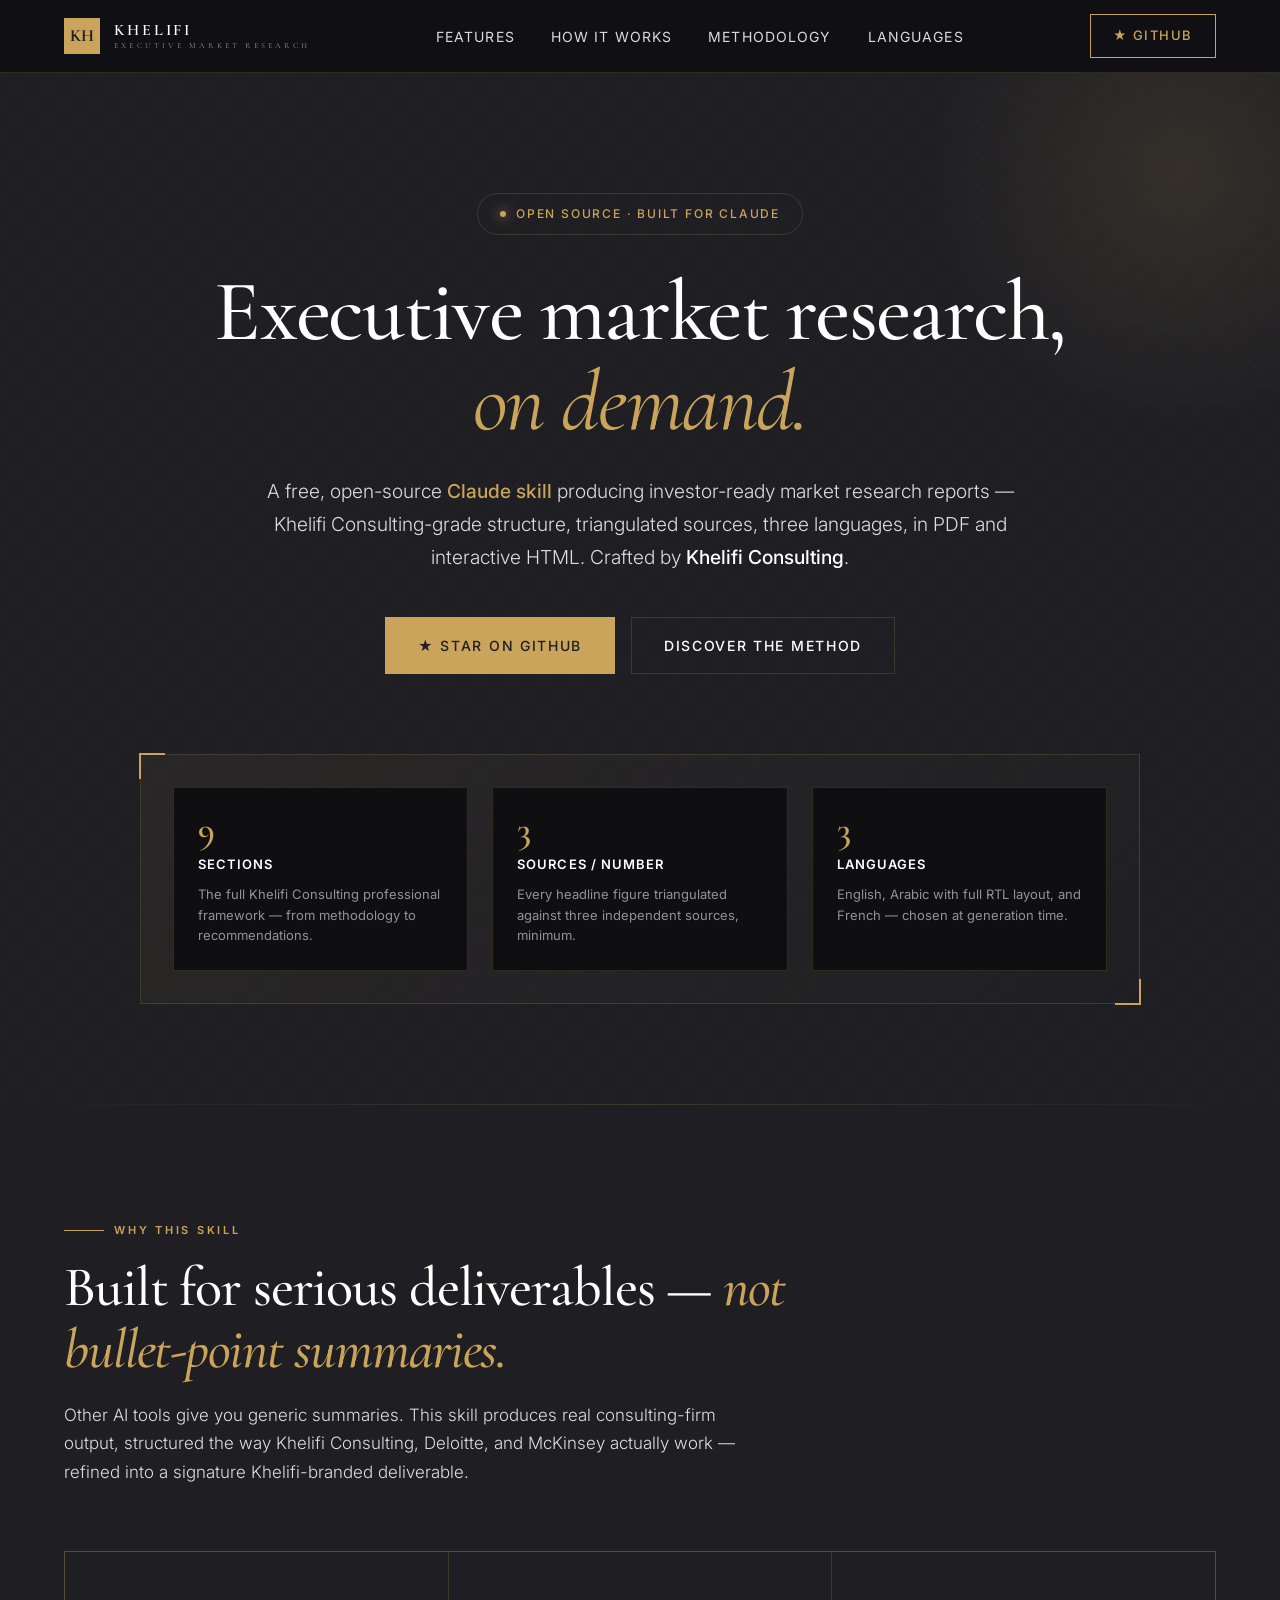
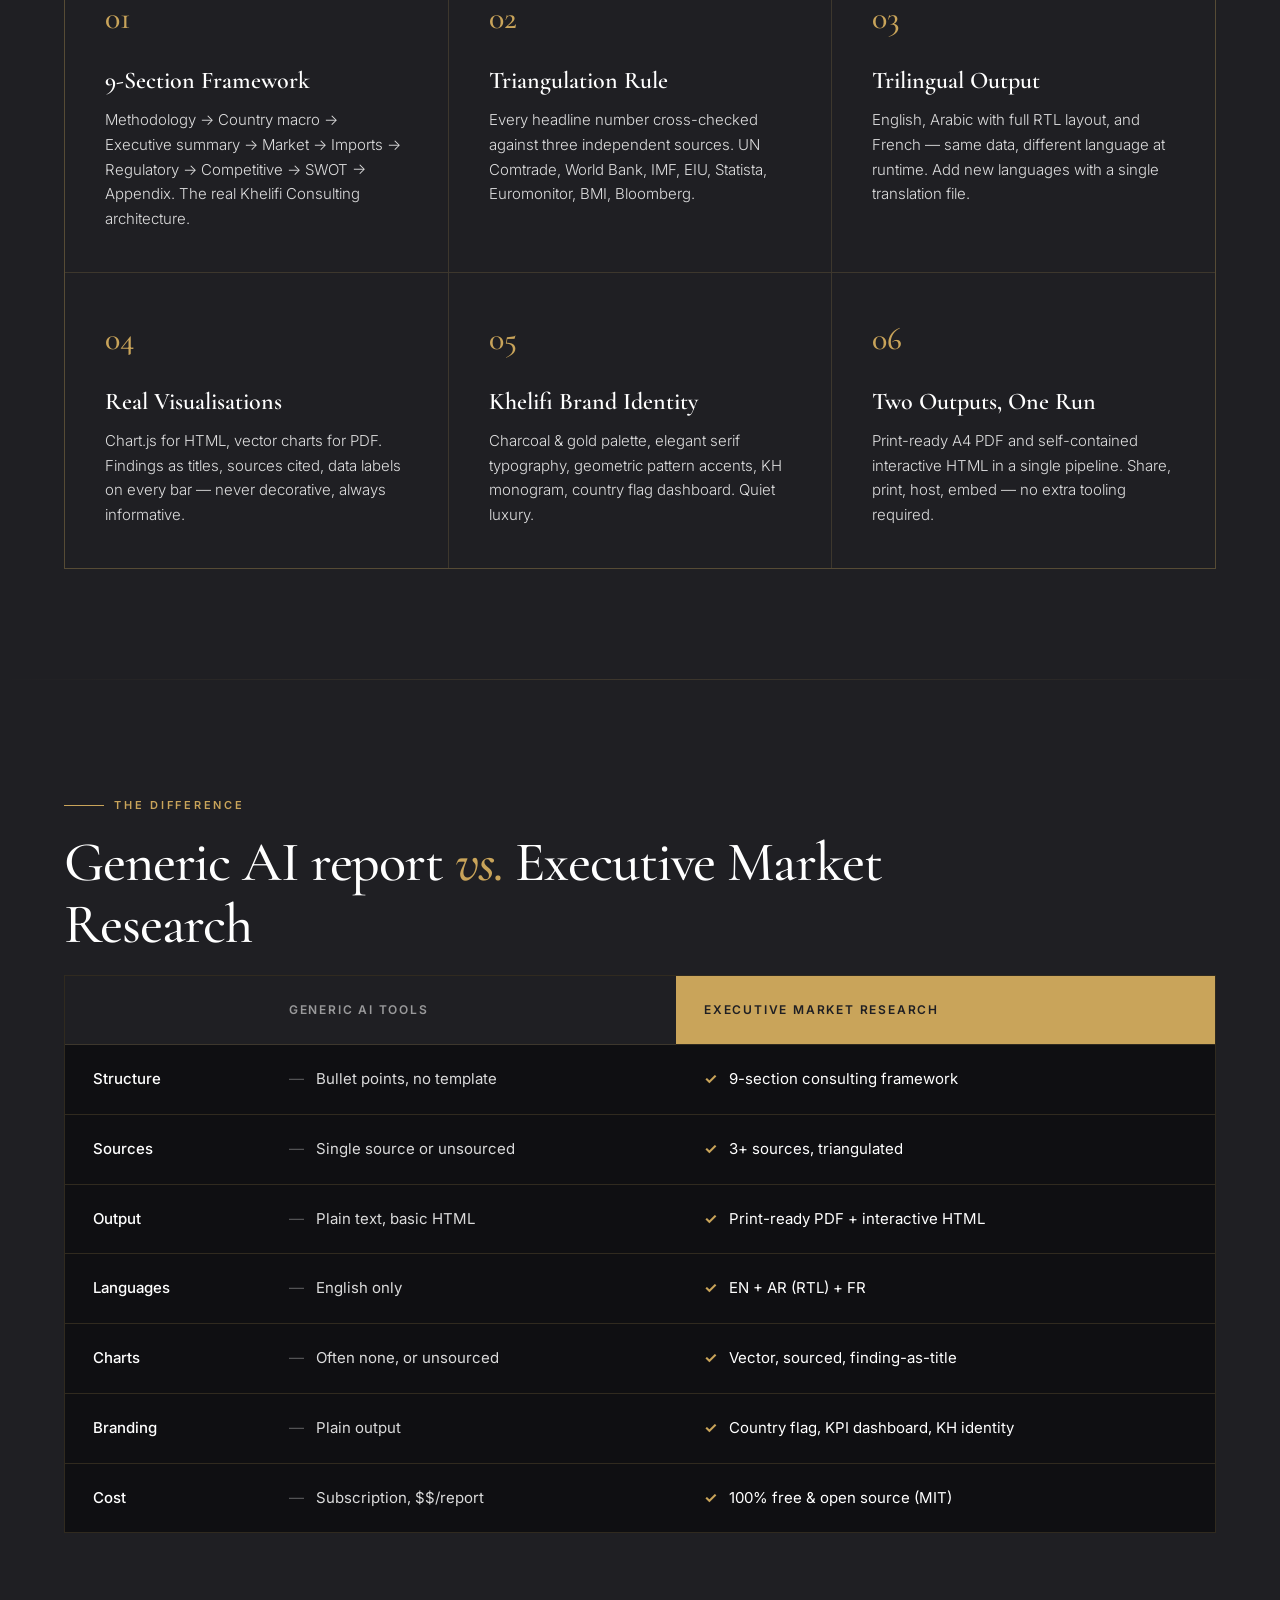
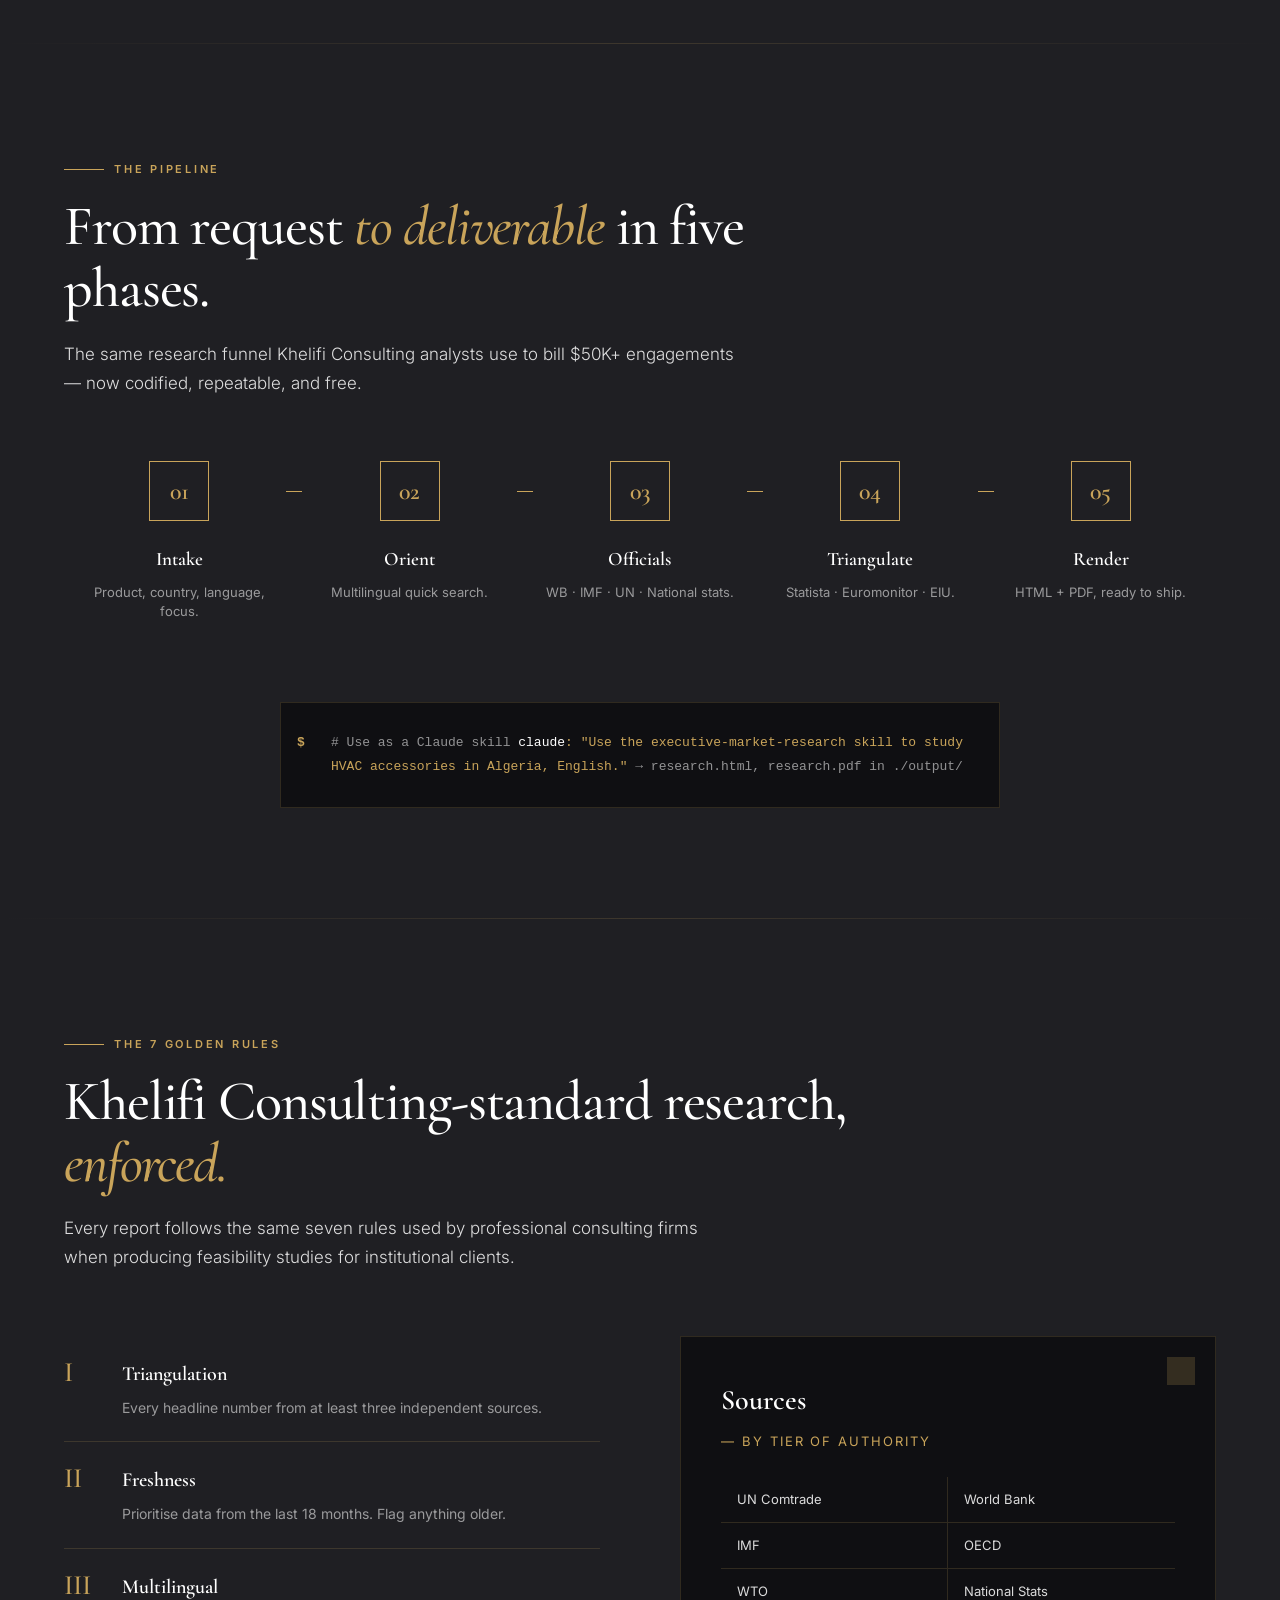
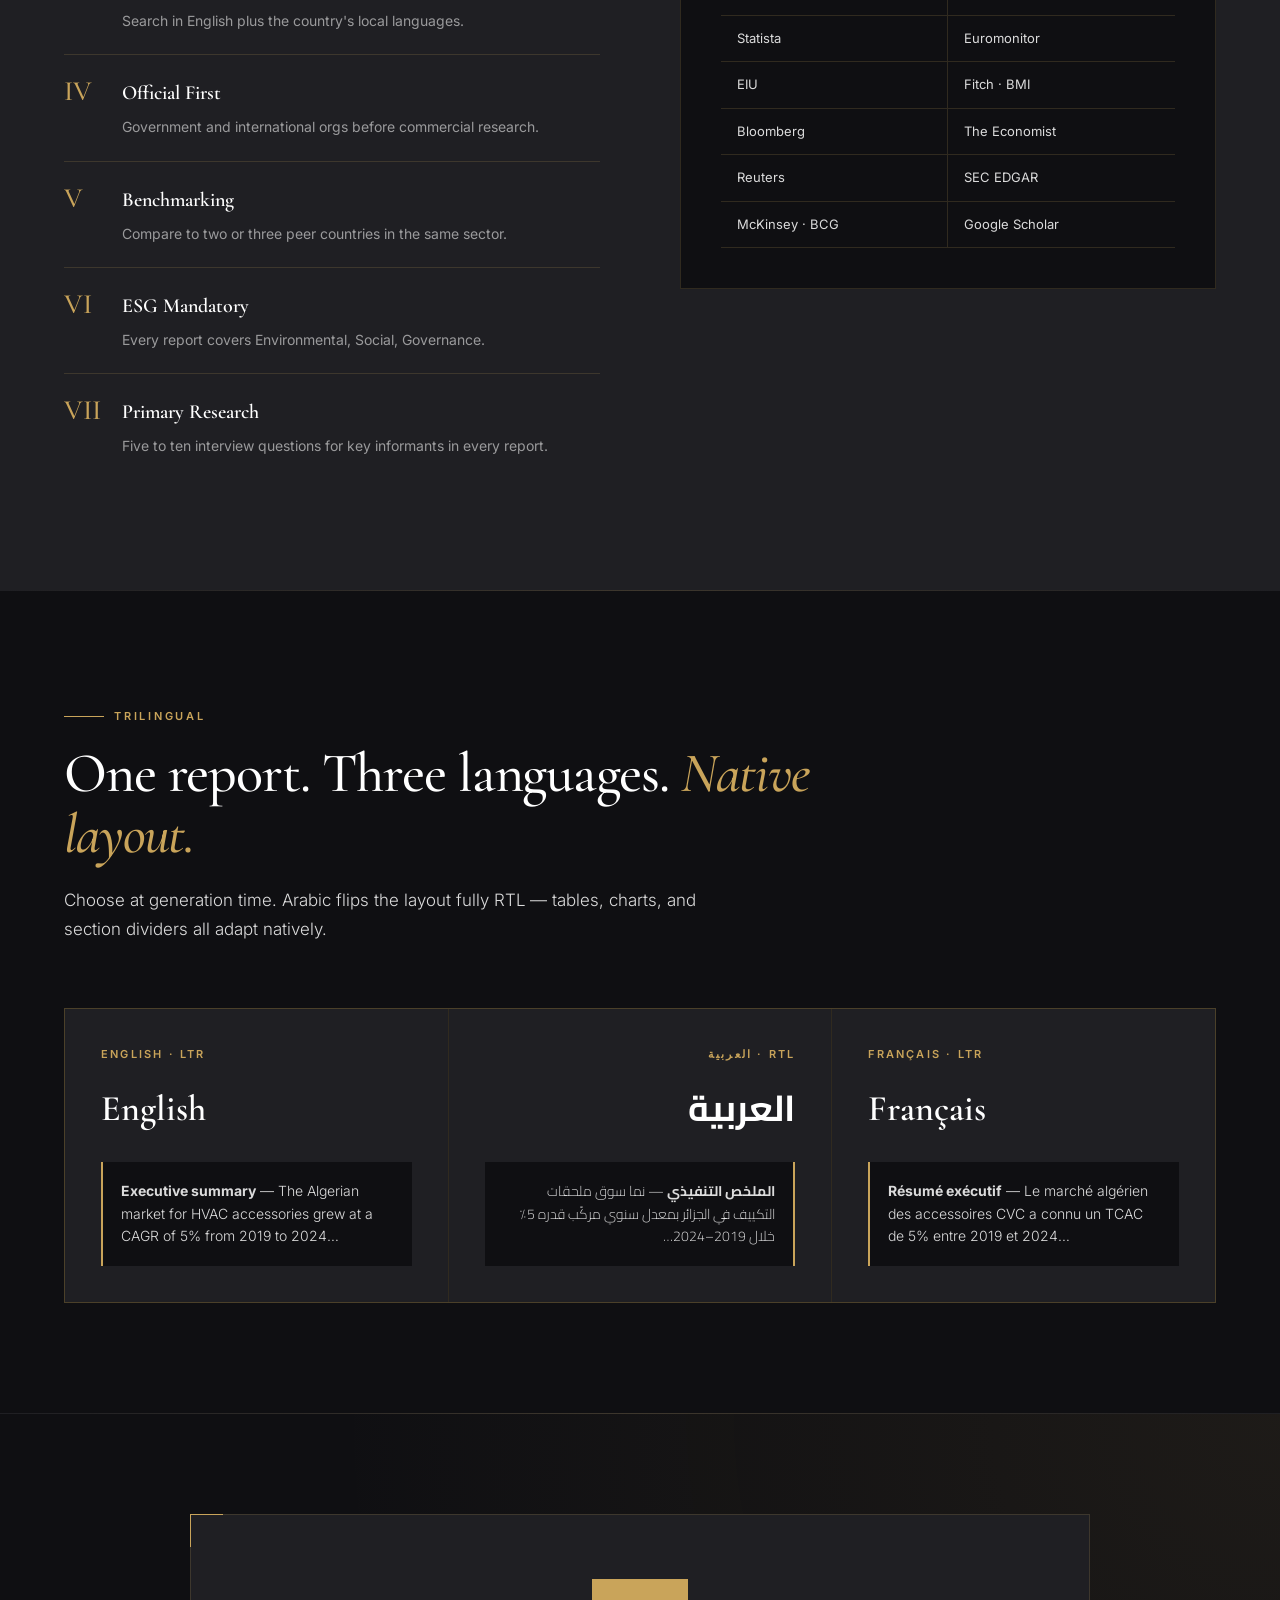
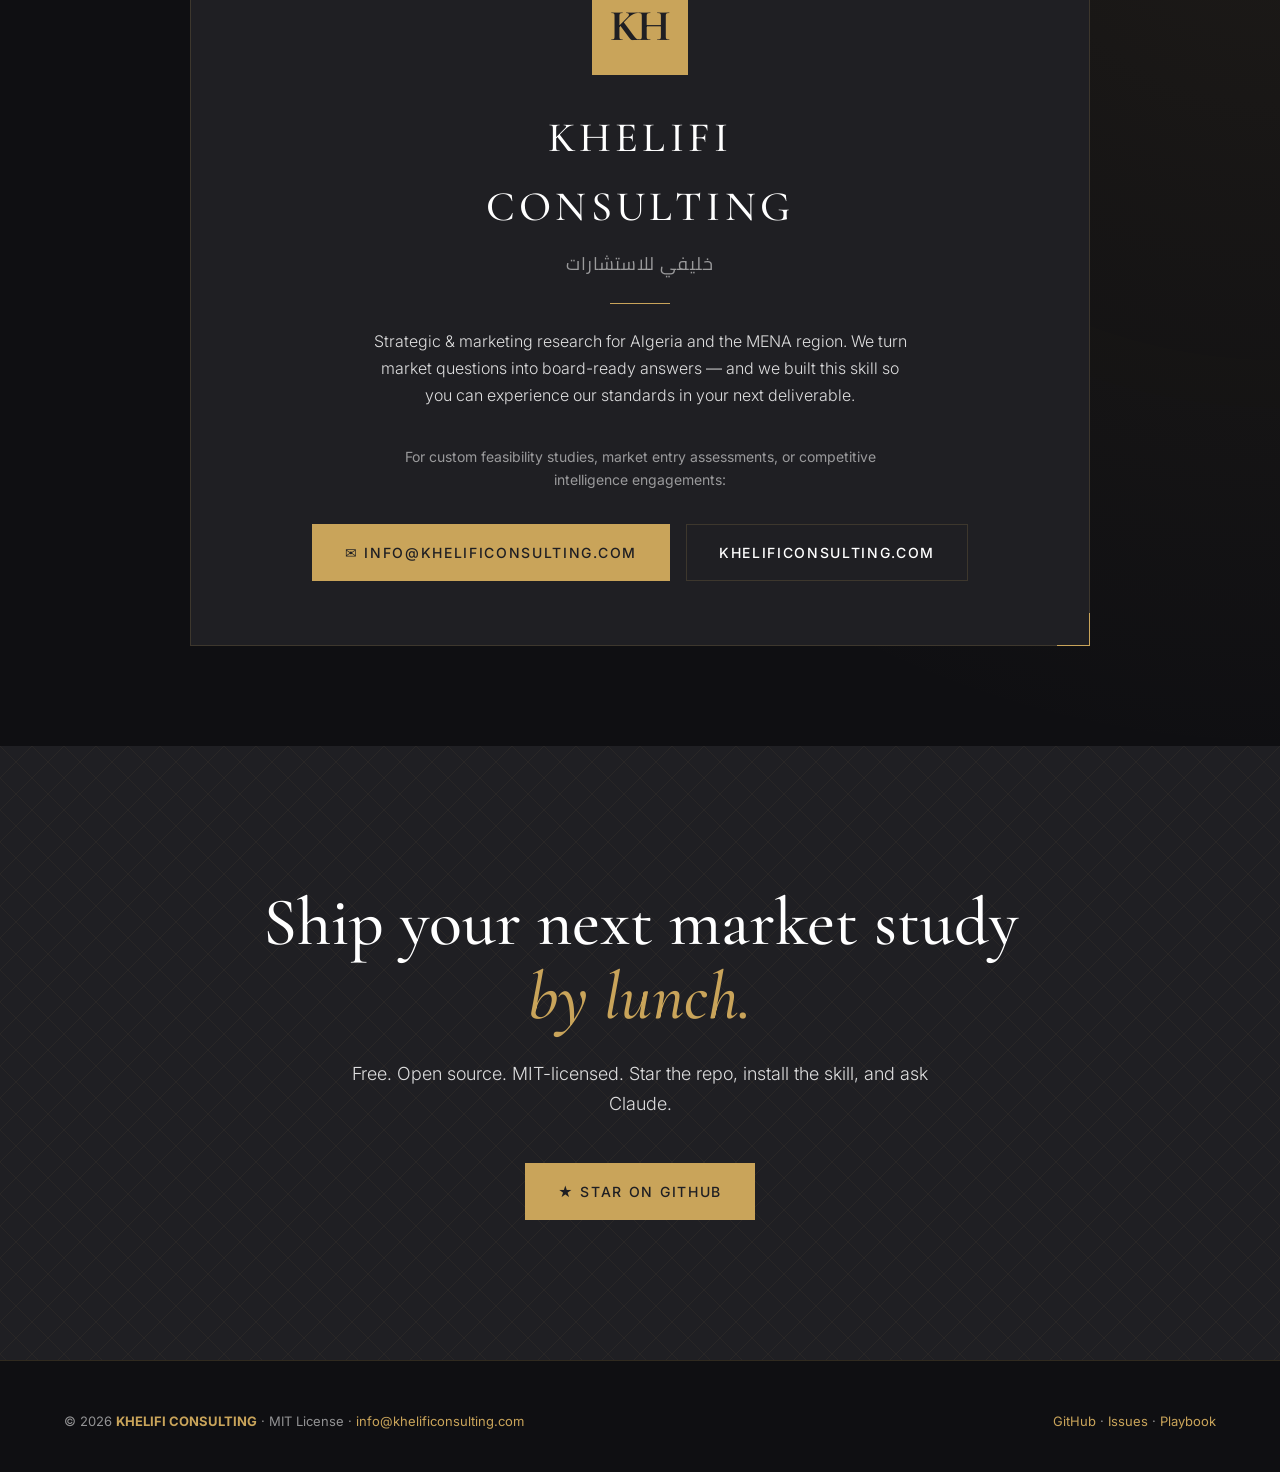
==== commit e2566a08: "refactor(branding): rebrand KPMG references to Khelifi Consulting Rename references to KPMG (and Big" ====
--- a/docs/index.html
+++ b/docs/index.html
@@ -4,9 +4,9 @@
 <meta charset="UTF-8">
 <meta name="viewport" content="width=device-width, initial-scale=1.0">
 <title>Executive Market Research — by Khelifi Consulting</title>
-<meta name="description" content="A free, open-source Claude skill that produces KPMG-grade market research reports in PDF and HTML — for any product, sector, or country, in English, Arabic, or French. Built by Khelifi Consulting.">
+<meta name="description" content="A free, open-source Claude skill that produces Khelifi Consulting-grade market research reports in PDF and HTML — for any product, sector, or country, in English, Arabic, or French. Built by Khelifi Consulting.">
 <meta property="og:title" content="Executive Market Research — by Khelifi Consulting">
-<meta property="og:description" content="KPMG-grade market research reports — generated by Claude, free and open source.">
+<meta property="og:description" content="Khelifi Consulting-grade market research reports — generated by Claude, free and open source.">
 <meta property="og:type" content="website">
 <link rel="preconnect" href="https://fonts.googleapis.com">
 <link rel="preconnect" href="https://fonts.gstatic.com" crossorigin>
@@ -694,7 +694,7 @@
       <span class="gold-accent">on demand.</span>
     </h1>
     <p class="lede">
-      A free, open-source <strong style="color:var(--gold);font-weight:500;">Claude skill</strong> producing investor-ready market research reports — KPMG-grade structure, triangulated sources, three languages, in PDF and interactive HTML. Crafted by <strong style="color:var(--white);font-weight:500;">Khelifi Consulting</strong>.
+      A free, open-source <strong style="color:var(--gold);font-weight:500;">Claude skill</strong> producing investor-ready market research reports — Khelifi Consulting-grade structure, triangulated sources, three languages, in PDF and interactive HTML. Crafted by <strong style="color:var(--white);font-weight:500;">Khelifi Consulting</strong>.
     </p>
     <div class="cta-row">
       <a href="https://github.com/Hichamdz85/executive-market-research" class="btn btn-primary">
@@ -710,7 +710,7 @@
         <div class="showcase-card">
           <div class="num">9</div>
           <h4>Sections</h4>
-          <p>The full KPMG/Big-4 consulting framework — from methodology to recommendations.</p>
+          <p>The full Khelifi Consulting professional framework — from methodology to recommendations.</p>
         </div>
         <div class="showcase-card">
           <div class="num">3</div>
@@ -734,12 +734,12 @@
   <div class="container">
     <div class="section-eyebrow">Why this skill</div>
     <h2 class="section-title">Built for serious deliverables — <span class="italic">not bullet-point summaries.</span></h2>
-    <p class="section-lede">Other AI tools give you generic summaries. This skill produces real consulting-firm output, structured the way KPMG, Deloitte, and McKinsey actually work — refined into a Khelifi-branded deliverable.</p>
+    <p class="section-lede">Other AI tools give you generic summaries. This skill produces real consulting-firm output, structured the way Khelifi Consulting, Deloitte, and McKinsey actually work — refined into a signature Khelifi-branded deliverable.</p>
     <div class="features-grid">
       <div class="feature">
         <div class="feature-num">01</div>
         <h3>9-Section Framework</h3>
-        <p>Methodology → Country macro → Executive summary → Market → Imports → Regulatory → Competitive → SWOT → Appendix. The real KPMG architecture.</p>
+        <p>Methodology → Country macro → Executive summary → Market → Imports → Regulatory → Competitive → SWOT → Appendix. The real Khelifi Consulting architecture.</p>
       </div>
       <div class="feature">
         <div class="feature-num">02</div>
@@ -835,7 +835,7 @@
   <div class="container">
     <div class="section-eyebrow">The pipeline</div>
     <h2 class="section-title">From request <span class="italic">to deliverable</span> in five phases.</h2>
-    <p class="section-lede">The same research funnel KPMG analysts use to bill $50K+ engagements — now codified, repeatable, and free.</p>
+    <p class="section-lede">The same research funnel Khelifi Consulting analysts use to bill $50K+ engagements — now codified, repeatable, and free.</p>
     <div class="steps">
       <div class="step"><div class="step-num">01</div><h4>Intake</h4><p>Product, country, language, focus.</p></div>
       <div class="step"><div class="step-num">02</div><h4>Orient</h4><p>Multilingual quick search.</p></div>
@@ -860,8 +860,8 @@
 <section id="methodology">
   <div class="container">
     <div class="section-eyebrow">The 7 Golden Rules</div>
-    <h2 class="section-title">KPMG-standard research, <span class="italic">enforced.</span></h2>
-    <p class="section-lede">Every report follows the same seven rules used by Big-4 consulting firms when producing feasibility studies for institutional clients.</p>
+    <h2 class="section-title">Khelifi Consulting-standard research, <span class="italic">enforced.</span></h2>
+    <p class="section-lede">Every report follows the same seven rules used by professional consulting firms when producing feasibility studies for institutional clients.</p>
     <div class="method-grid">
       <ul class="rules-list">
         <li><div class="rule-num">I</div><div class="rule-content"><h4>Triangulation</h4><p>Every headline number from at least three independent sources.</p></div></li>
@@ -983,7 +983,7 @@
     <div>
       <a href="https://github.com/Hichamdz85/executive-market-research">GitHub</a> ·
       <a href="https://github.com/Hichamdz85/executive-market-research/issues">Issues</a> ·
-      <a href="https://github.com/Hichamdz85/executive-market-research/blob/main/reference/kpmg_research_playbook.md">Playbook</a>
+      <a href="https://github.com/Hichamdz85/executive-market-research/blob/main/reference/khelifi_research_playbook.md">Playbook</a>
     </div>
   </div>
 </footer>
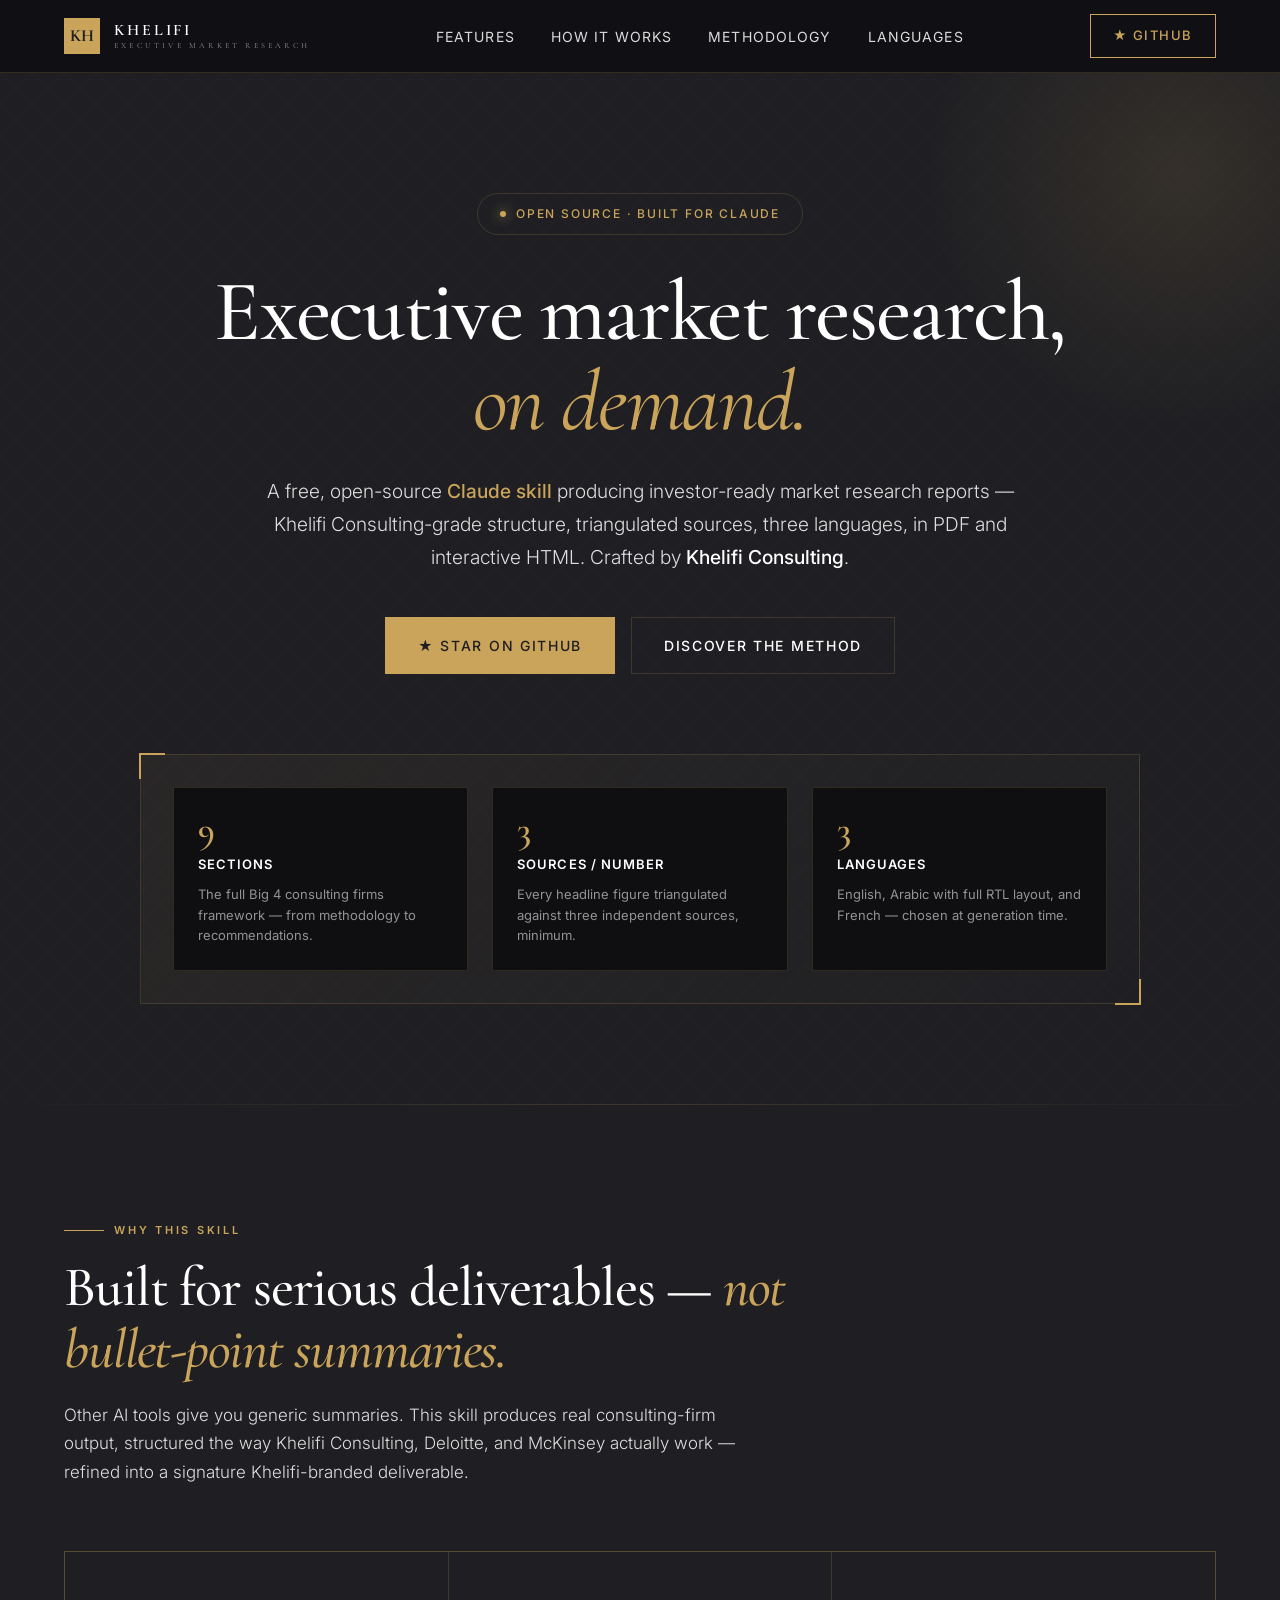
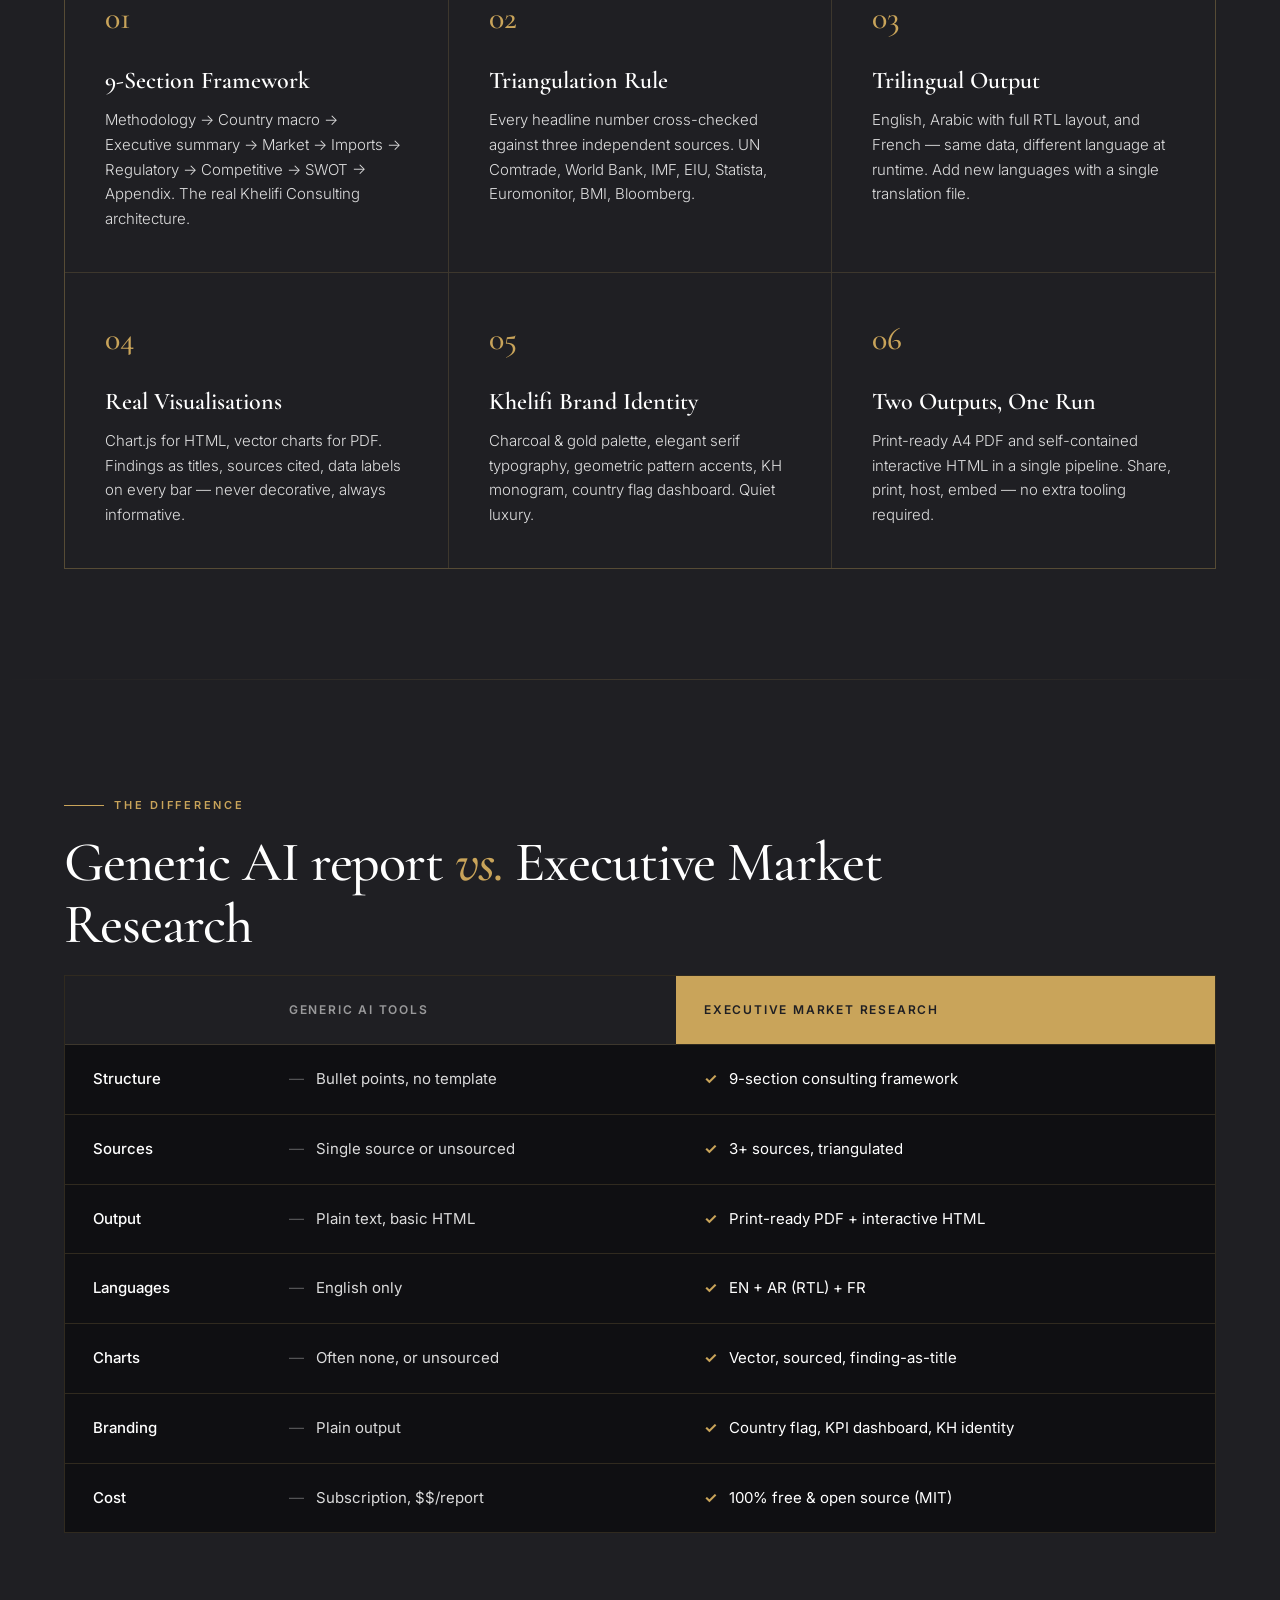
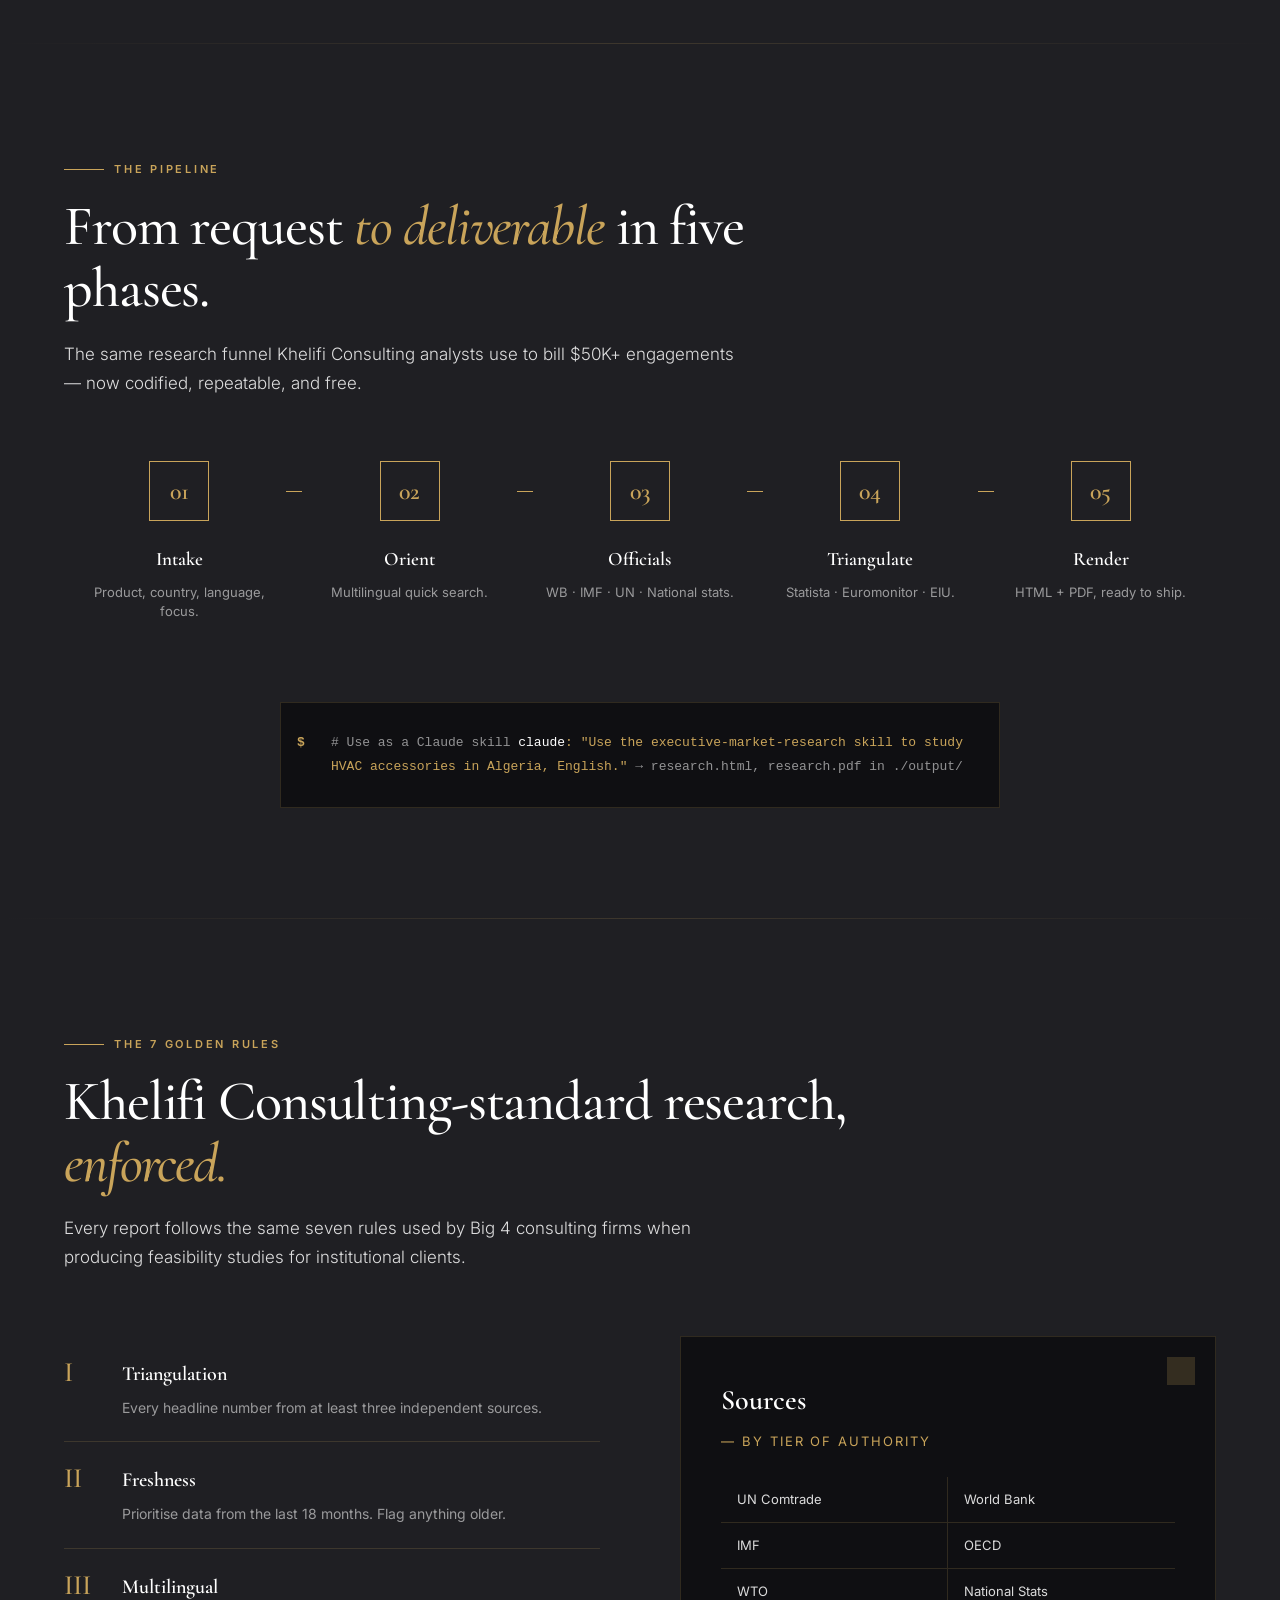
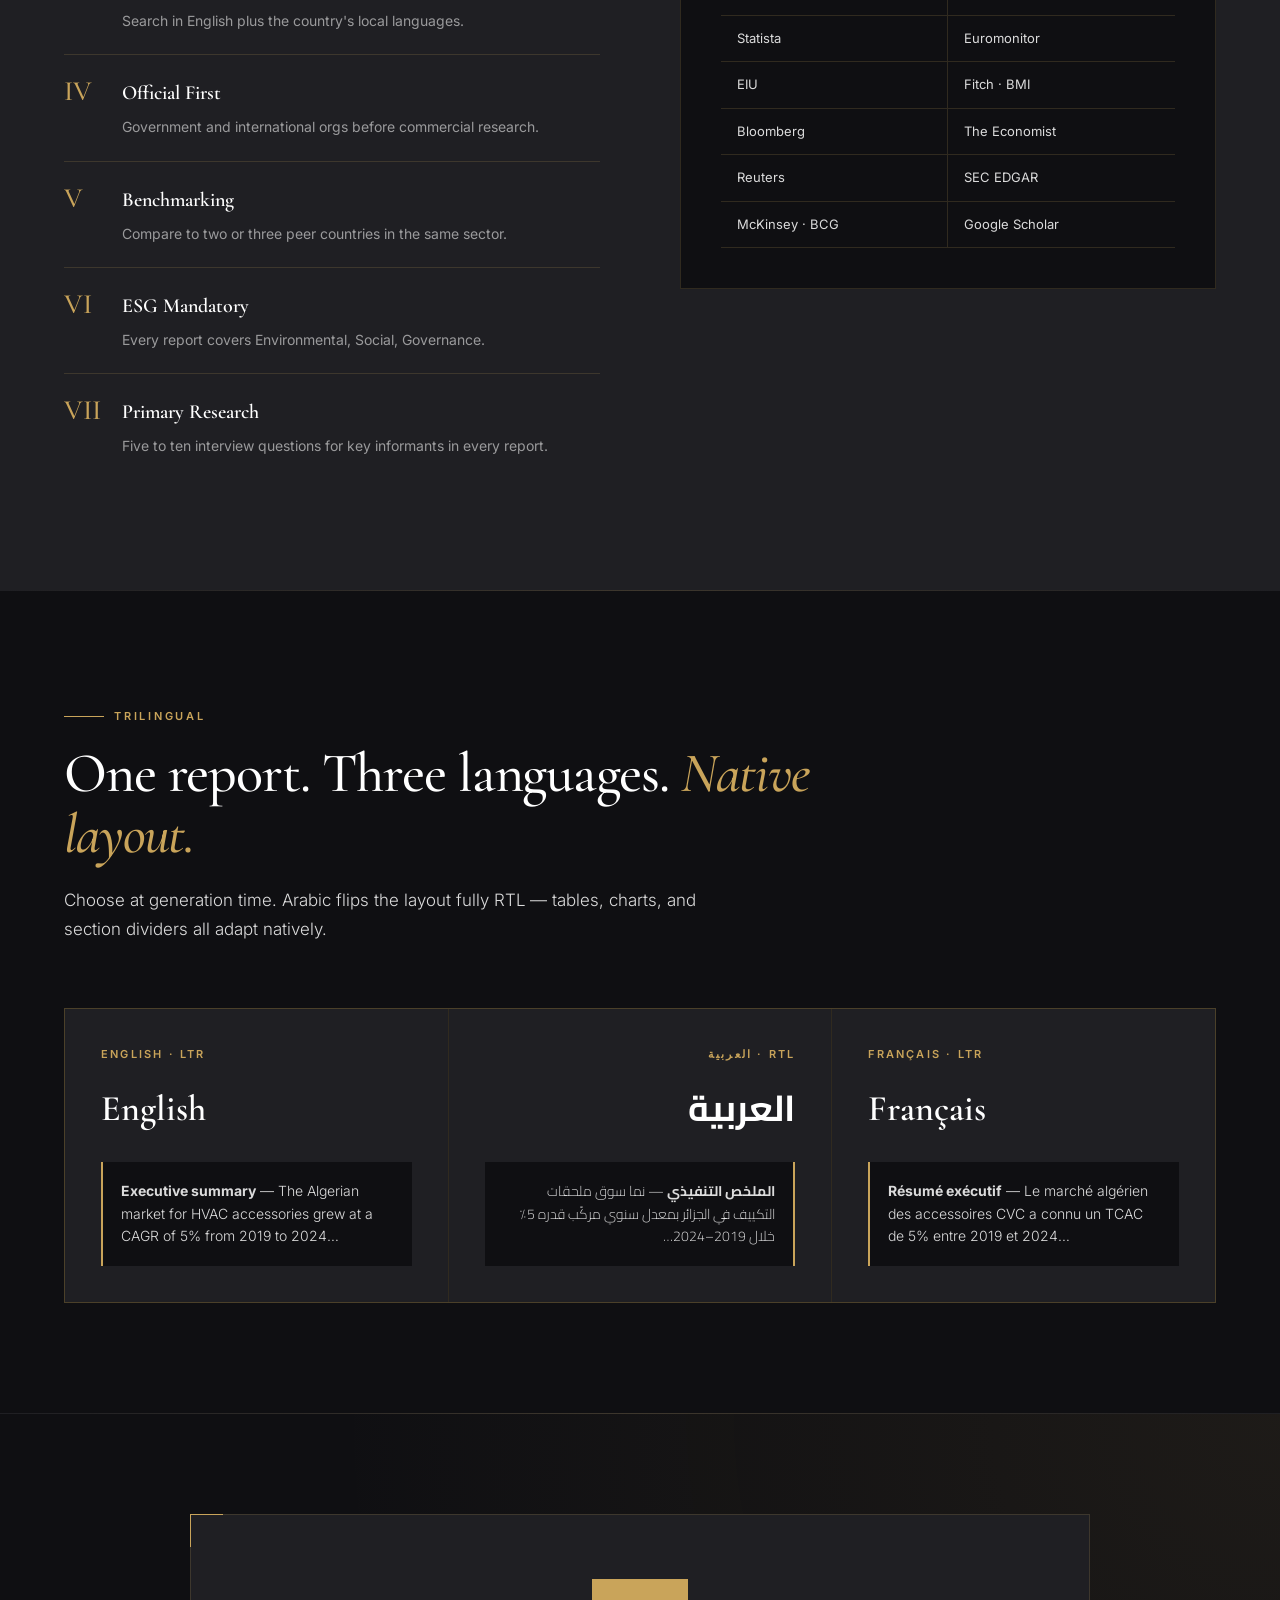
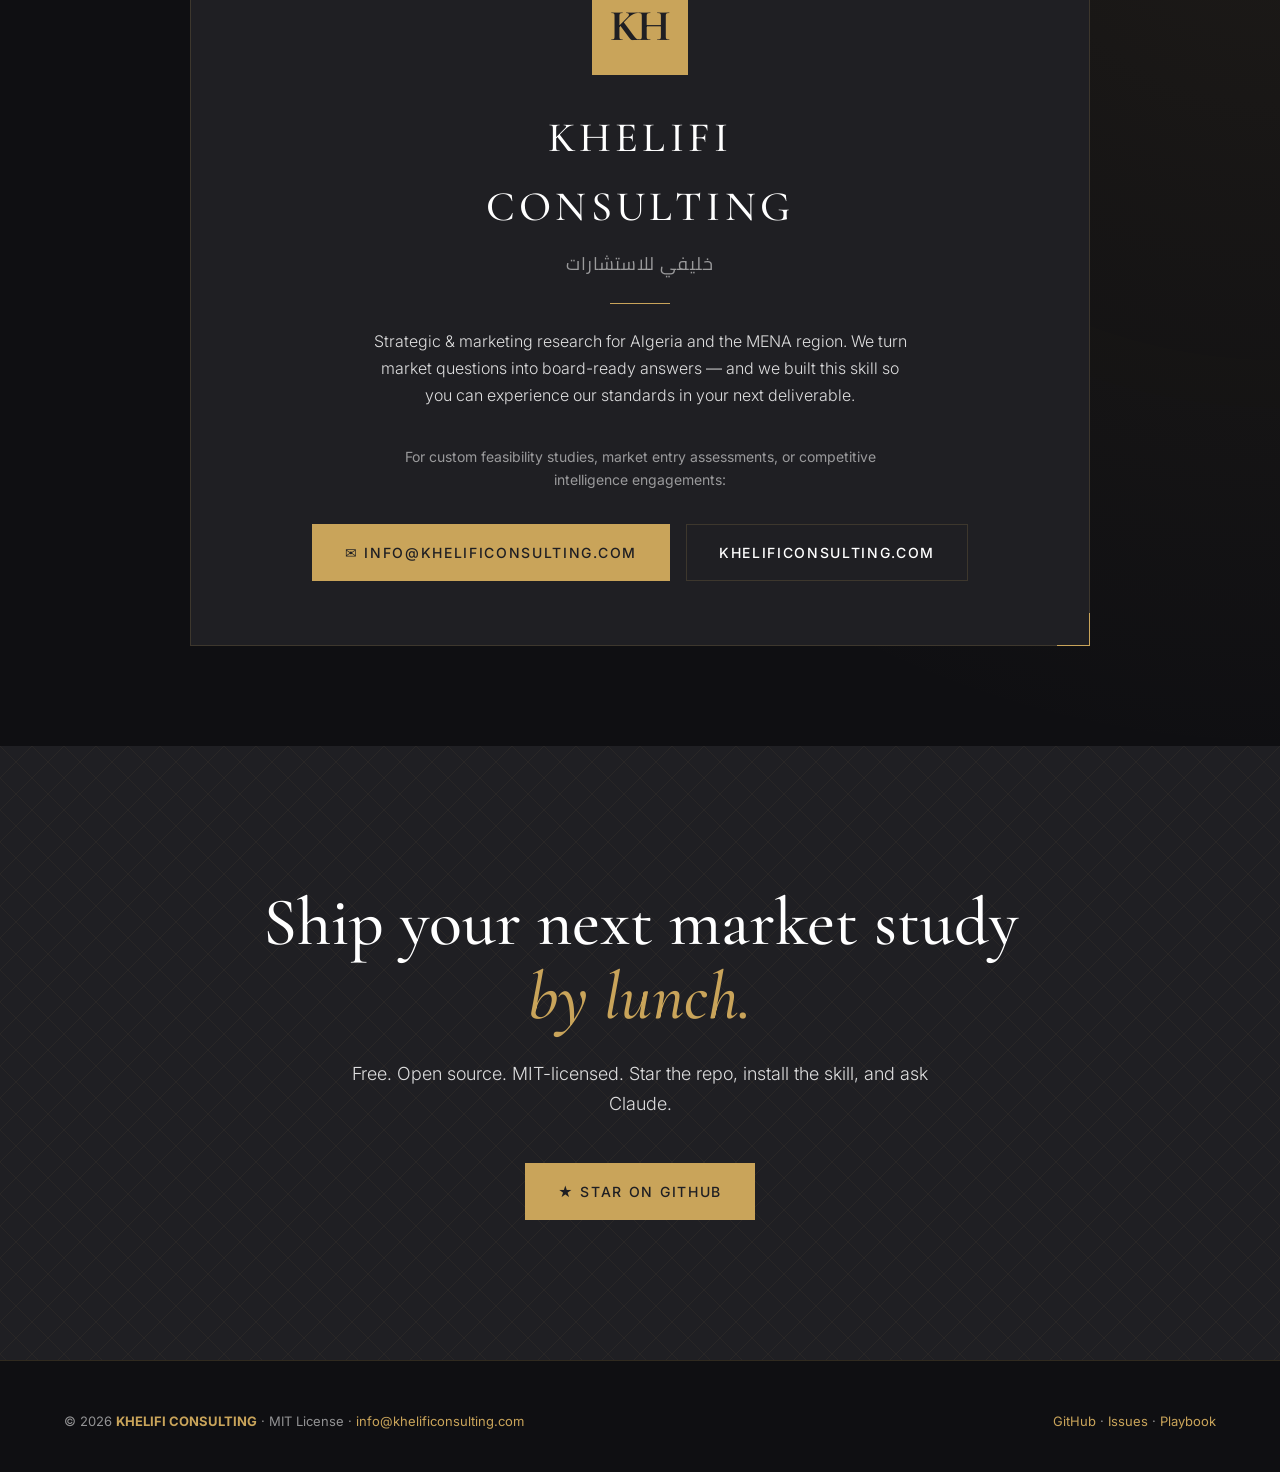
==== commit 7b2d8beb: "refactor(branding): use "Big 4 consulting firms" as generic positioning Reverse course on the origin" ====
--- a/docs/index.html
+++ b/docs/index.html
@@ -710,7 +710,7 @@
         <div class="showcase-card">
           <div class="num">9</div>
           <h4>Sections</h4>
-          <p>The full Khelifi Consulting professional framework — from methodology to recommendations.</p>
+          <p>The full Big 4 consulting firms framework — from methodology to recommendations.</p>
         </div>
         <div class="showcase-card">
           <div class="num">3</div>
@@ -861,7 +861,7 @@
   <div class="container">
     <div class="section-eyebrow">The 7 Golden Rules</div>
     <h2 class="section-title">Khelifi Consulting-standard research, <span class="italic">enforced.</span></h2>
-    <p class="section-lede">Every report follows the same seven rules used by professional consulting firms when producing feasibility studies for institutional clients.</p>
+    <p class="section-lede">Every report follows the same seven rules used by Big 4 consulting firms when producing feasibility studies for institutional clients.</p>
     <div class="method-grid">
       <ul class="rules-list">
         <li><div class="rule-num">I</div><div class="rule-content"><h4>Triangulation</h4><p>Every headline number from at least three independent sources.</p></div></li>
